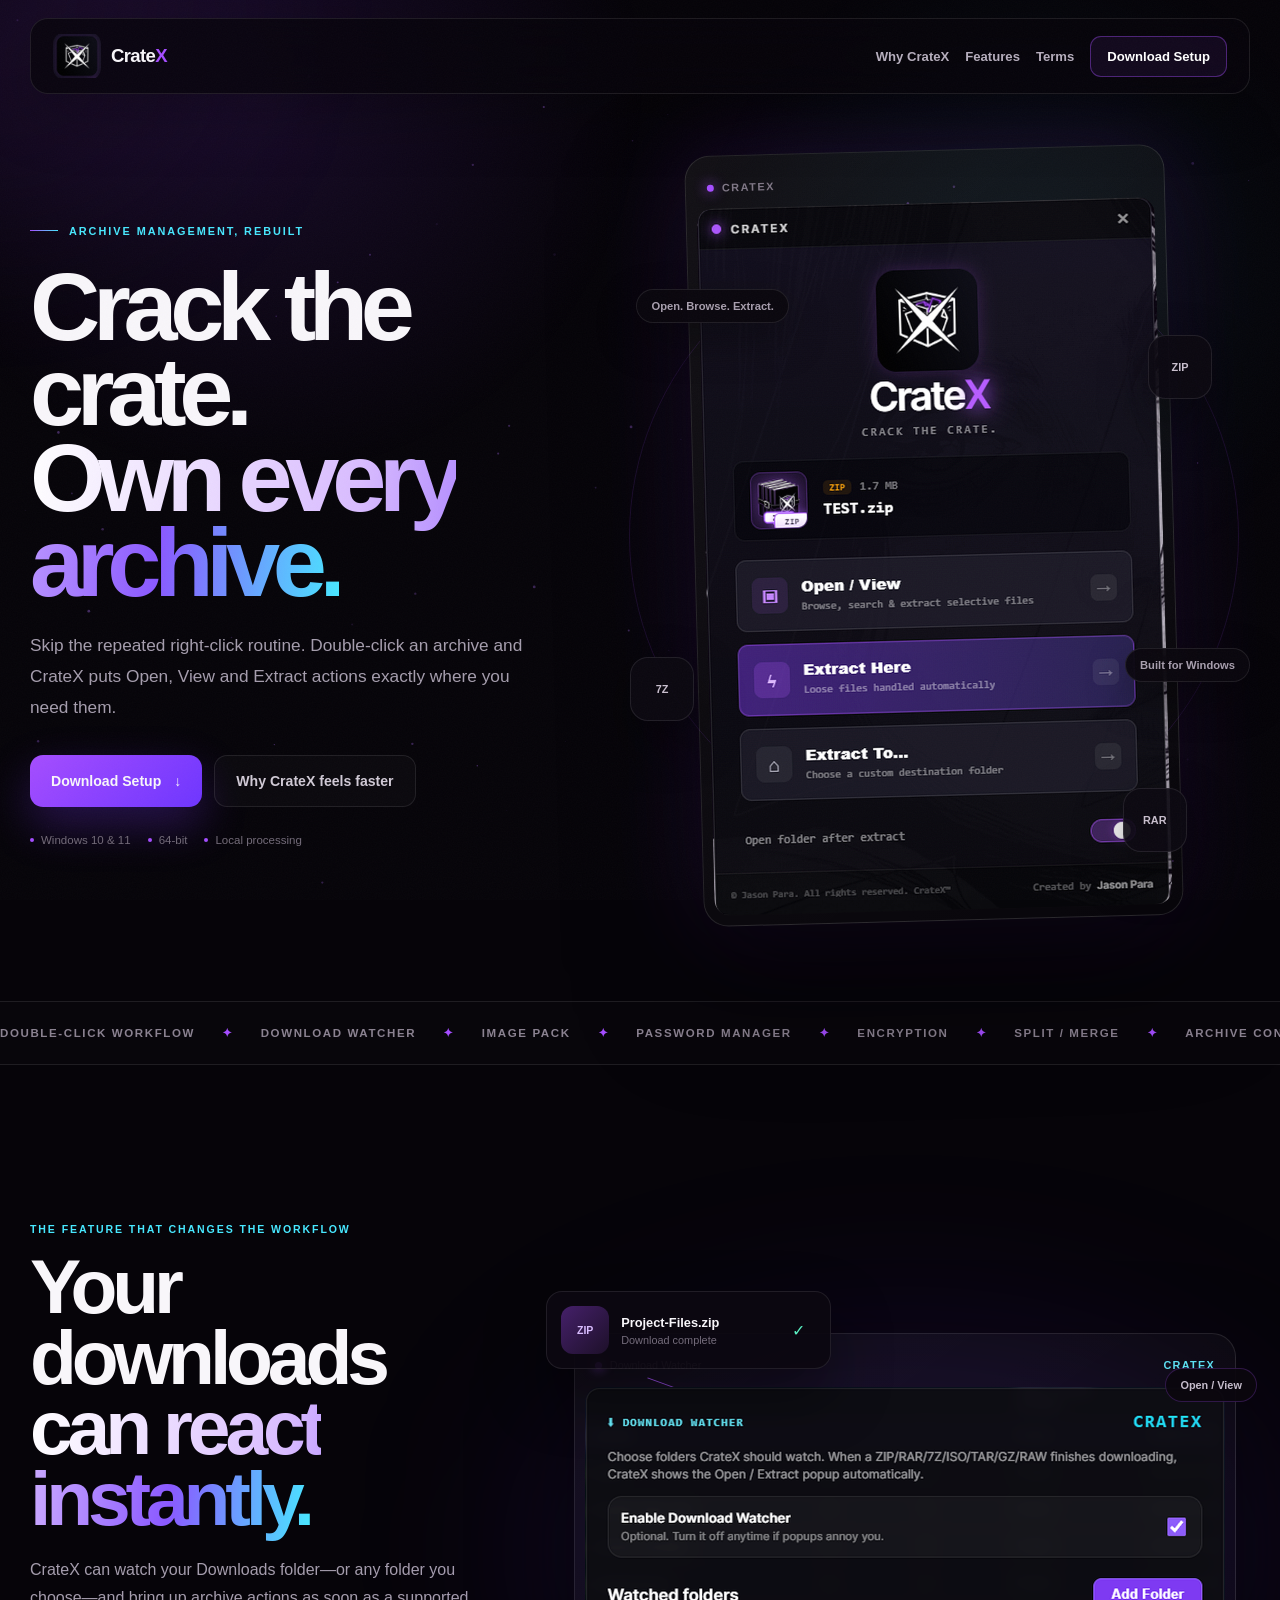
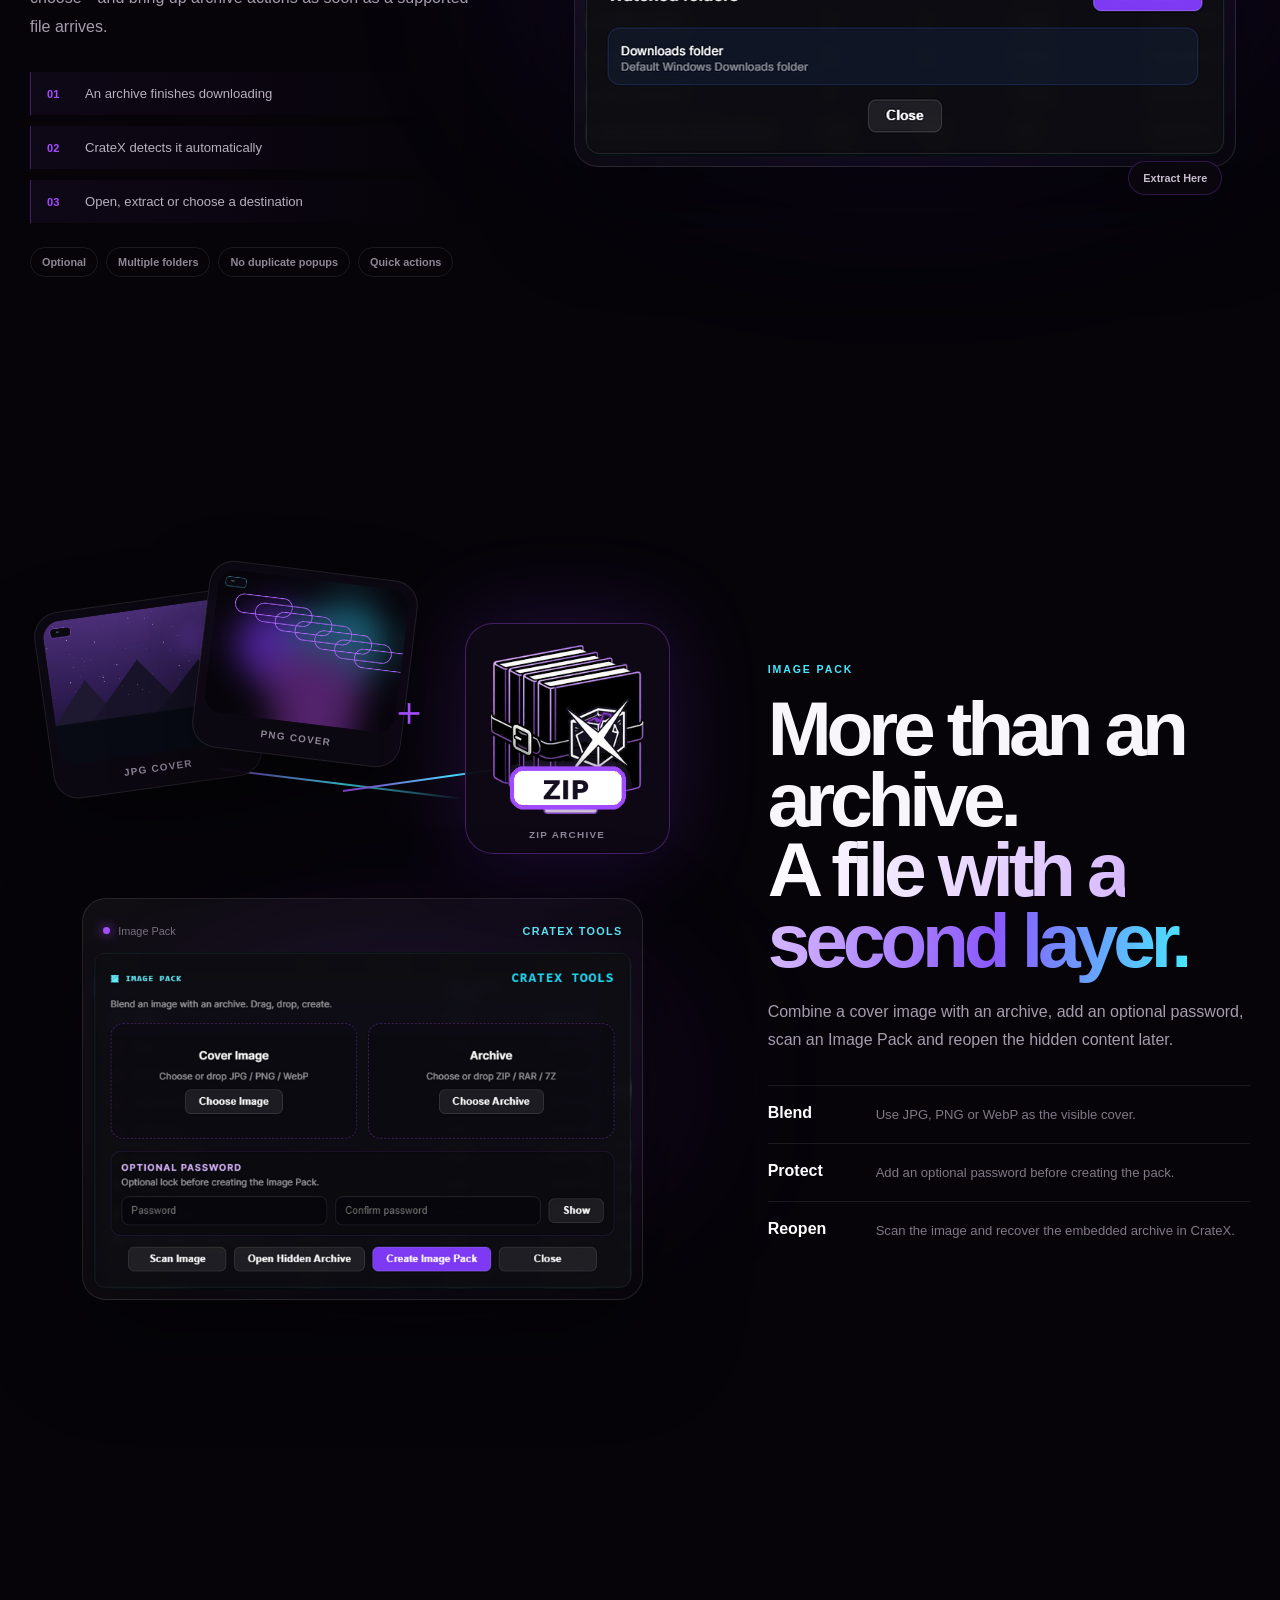
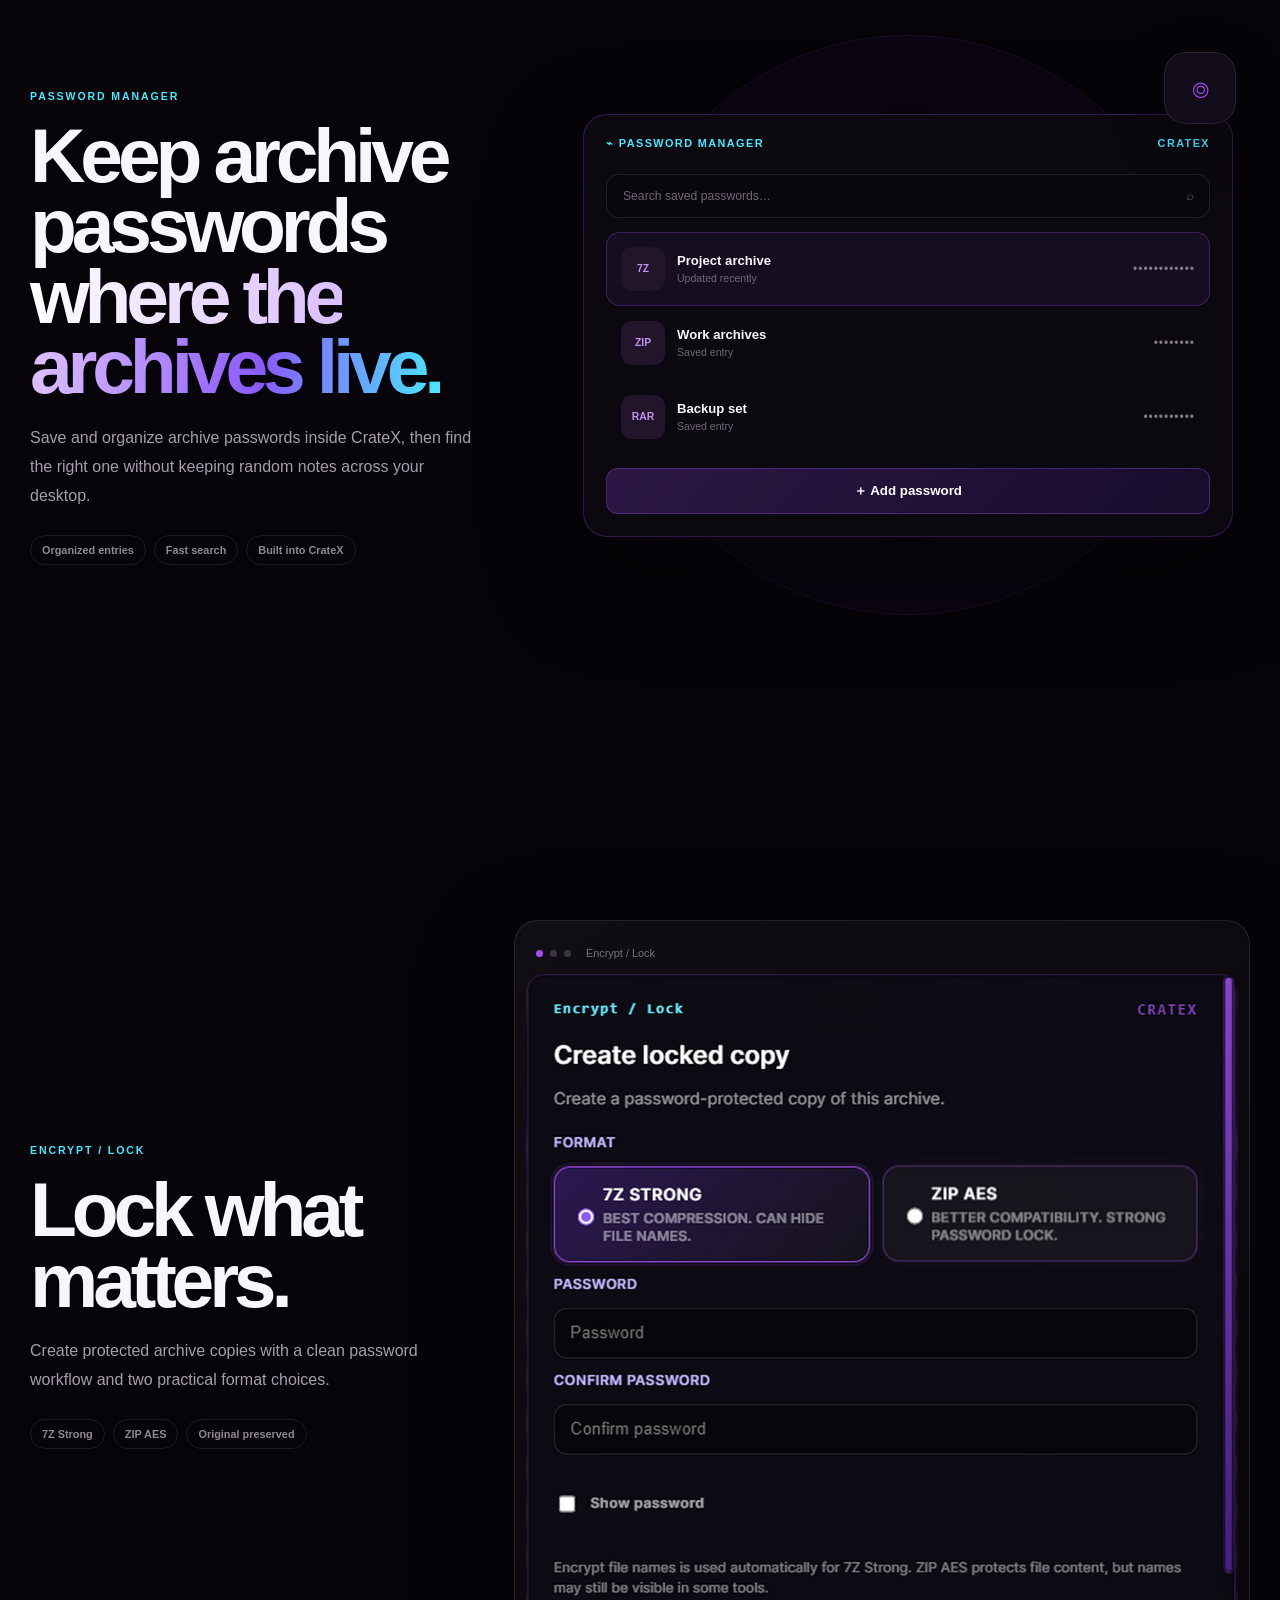
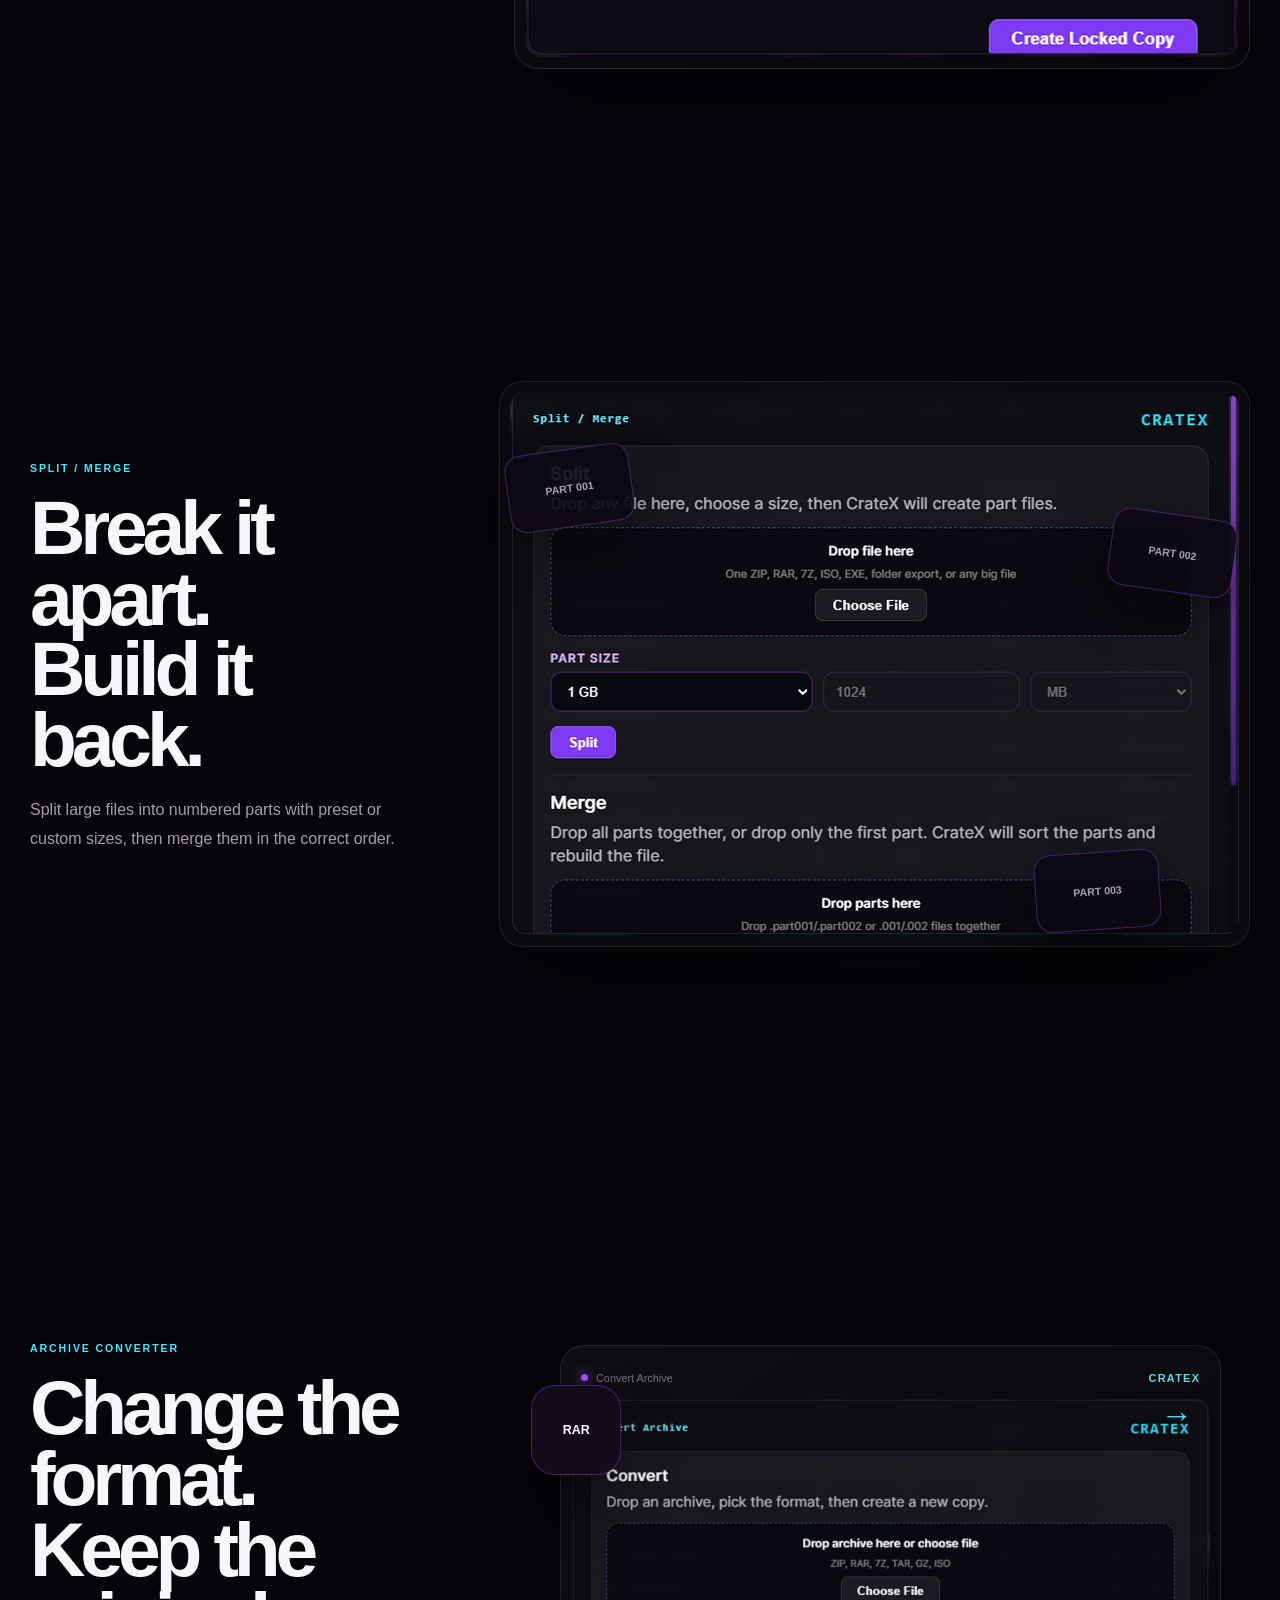
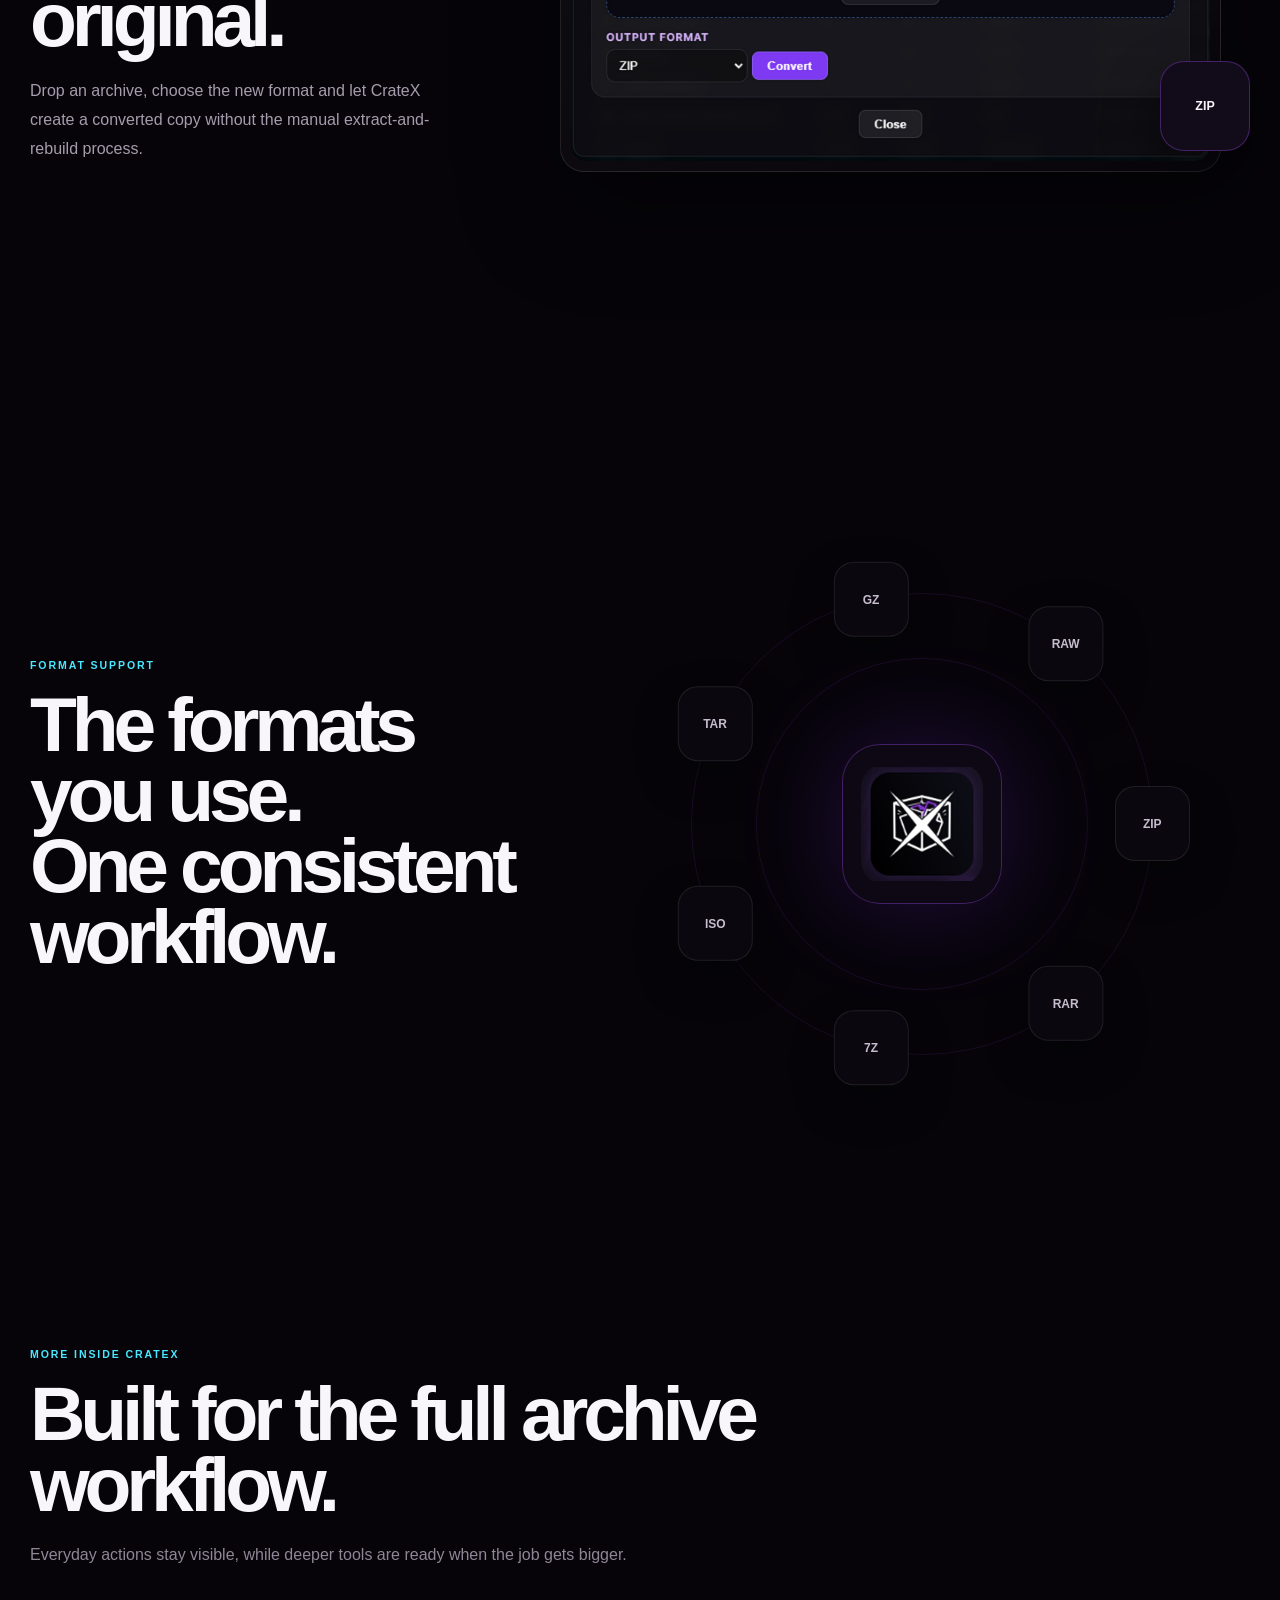
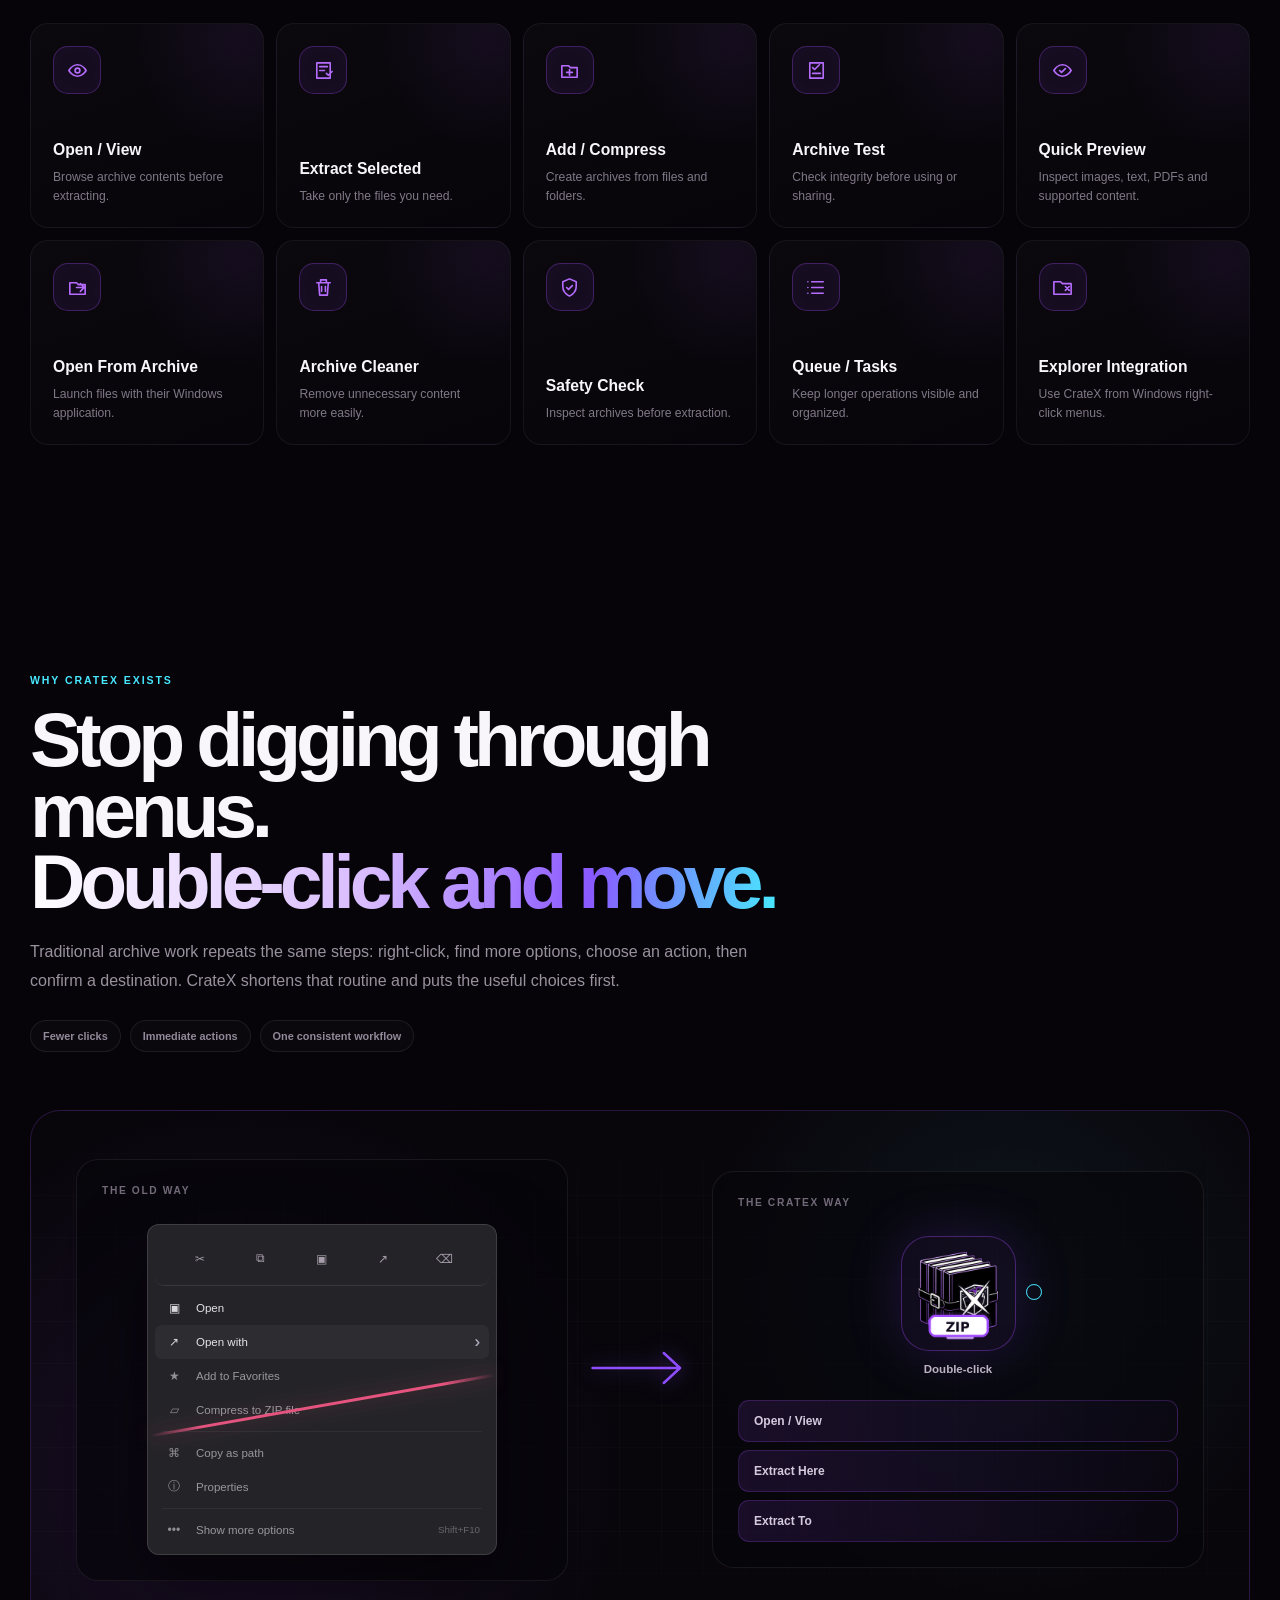
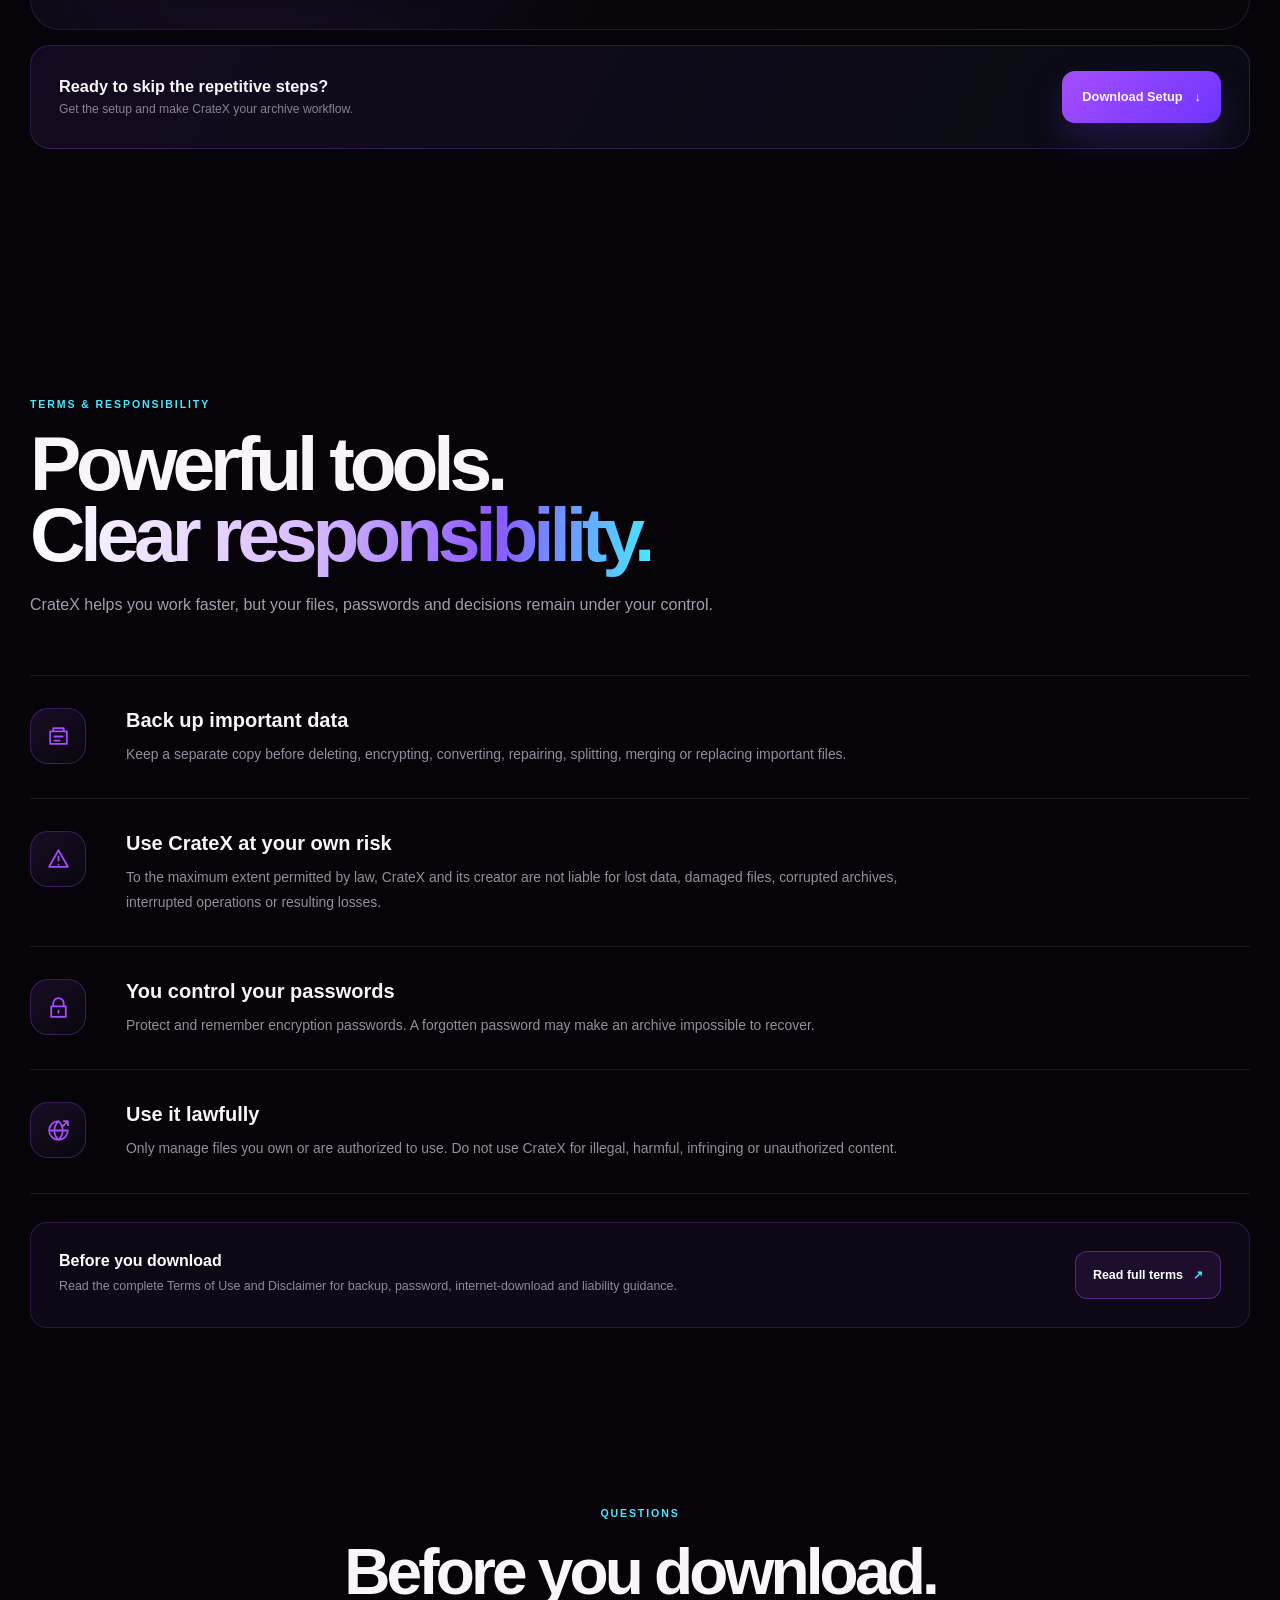
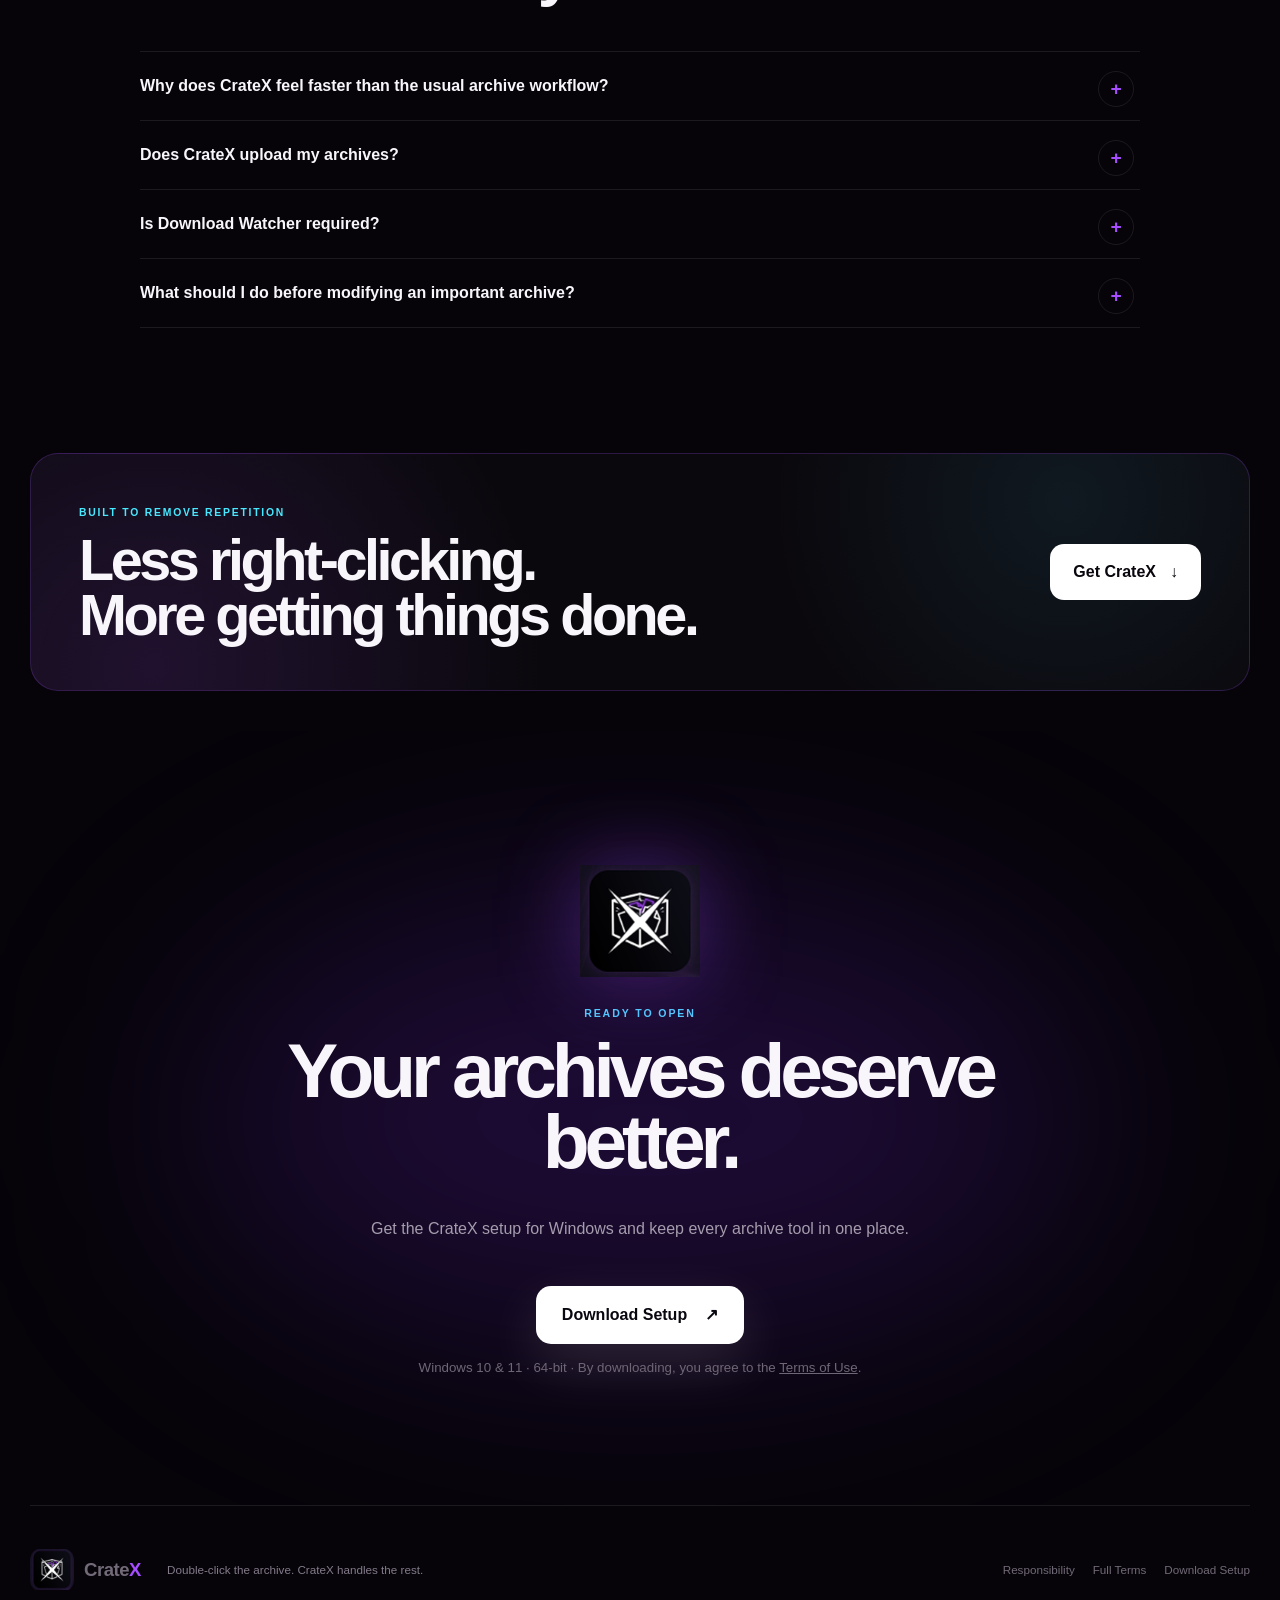
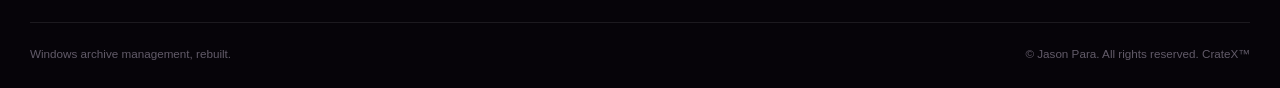
==== index.html @ 24f963ad "Add files via upload" ====
<!doctype html>
<html lang="en">
<head>
  <meta charset="utf-8">
  <meta name="viewport" content="width=device-width,initial-scale=1">
  <meta name="theme-color" content="#07050b">
  <meta name="description" content="CrateX is a modern archive manager for Windows with Download Watcher, Image Pack, password tools, extraction, encryption, conversion and more.">
  <title>CrateX — Crack the crate.</title>
  <link rel="stylesheet" href="styles.css">
</head>
<body>
  <canvas id="particles" aria-hidden="true"></canvas>
  <div class="grain" aria-hidden="true"></div>
  <div class="pointer-glow" aria-hidden="true"></div>

  <header class="topbar">
    <a href="#top" class="brand" aria-label="CrateX home">
      <img src="assets/cratex-logo.png" alt="CrateX logo">
      <span>Crate<span>X</span></span>
    </a>
    <nav>
      <a href="#watcher">Why CrateX</a>
      <a href="#tools">Features</a>
      <a href="#terms">Terms</a>
      <a class="download-link" href="#download">Download Setup</a>
    </nav>
    <button class="menu" aria-label="Open navigation" aria-expanded="false"><i></i><i></i></button>
  </header>

  <main id="top">
    <section class="hero">
      <div class="hero-copy reveal">
        <div class="overline"><span></span> Archive management, rebuilt</div>
        <h1>Crack the crate.<br><em>Own every archive.</em></h1>
        <p>Skip the repeated right-click routine. Double-click an archive and CrateX puts Open, View and Extract actions exactly where you need them.</p>
        <div class="hero-actions">
          <a class="primary" href="#download">Download Setup <b>↓</b></a>
          <a class="secondary" href="#watcher">Why CrateX feels faster</a>
        </div>
        <div class="platform-line"><span>Windows 10 & 11</span><span>64-bit</span><span>Local processing</span></div>
      </div>

      <div class="hero-visual reveal" data-parallax>
        <div class="halo halo-a"></div><div class="halo halo-b"></div>
        <div class="hero-frame">
          <div class="frame-label"><i></i> CRATEX</div>
          <img src="assets/quick-actions.png" alt="CrateX quick archive actions">
        </div>
        <div class="orbit orbit-one"><span>ZIP</span></div>
        <div class="orbit orbit-two"><span>7Z</span></div>
        <div class="orbit orbit-three"><span>RAR</span></div>
        <div class="hero-callout callout-a">Open. Browse. Extract.</div>
        <div class="hero-callout callout-b">Built for Windows</div>
      </div>
    </section>

    <section class="value-strip" aria-label="CrateX highlights">
      <div class="value-track">
        <div class="value-group">
          <span>DOUBLE-CLICK WORKFLOW</span><i>✦</i>
          <span>DOWNLOAD WATCHER</span><i>✦</i>
          <span>IMAGE PACK</span><i>✦</i>
          <span>PASSWORD MANAGER</span><i>✦</i>
          <span>ENCRYPTION</span><i>✦</i>
          <span>SPLIT / MERGE</span><i>✦</i>
          <span>ARCHIVE CONVERTER</span><i>✦</i>
        </div>
        <div class="value-group" aria-hidden="true">
          <span>DOUBLE-CLICK WORKFLOW</span><i>✦</i>
          <span>DOWNLOAD WATCHER</span><i>✦</i>
          <span>IMAGE PACK</span><i>✦</i>
          <span>PASSWORD MANAGER</span><i>✦</i>
          <span>ENCRYPTION</span><i>✦</i>
          <span>SPLIT / MERGE</span><i>✦</i>
          <span>ARCHIVE CONVERTER</span><i>✦</i>
        </div>
      </div>
    </section>

    <section class="watcher-stage" id="watcher">
      <div class="watcher-copy reveal">
        <div class="spotlight-label">THE FEATURE THAT CHANGES THE WORKFLOW</div>
        <h2>Your downloads<br><em>can react instantly.</em></h2>
        <p>CrateX can watch your Downloads folder—or any folder you choose—and bring up archive actions as soon as a supported file arrives.</p>
        <div class="watcher-flow">
          <div><b>01</b><span>An archive finishes downloading</span></div>
          <div><b>02</b><span>CrateX detects it automatically</span></div>
          <div><b>03</b><span>Open, extract or choose a destination</span></div>
        </div>
        <div class="feature-pills"><span>Optional</span><span>Multiple folders</span><span>No duplicate popups</span><span>Quick actions</span></div>
      </div>

      <div class="watcher-visual reveal">
        <div class="watcher-beam"></div>
        <div class="download-file">
          <div class="download-file-icon">ZIP</div>
          <div><b>Project-Files.zip</b><span>Download complete</span></div>
          <i>✓</i>
        </div>
        <div class="motion-line"></div>
        <div class="product-window watcher-window">
          <div class="window-head"><span><i></i> Download Watcher</span><b>CRATEX</b></div>
          <img src="assets/watcher.png" alt="CrateX Download Watcher">
        </div>
        <div class="watcher-action action-one">Open / View</div>
        <div class="watcher-action action-two">Extract Here</div>
      </div>
    </section>

    <section class="imagepack-stage" id="image-pack">
      <div class="imagepack-art reveal">
        <div class="image-source image-source-jpg">
          <img src="assets/imagepack-jpg.jpg" alt="JPG cover image">
          <span>JPG COVER</span>
        </div>
        <div class="image-source image-source-png">
          <img src="assets/imagepack-png.png" alt="PNG cover image">
          <span>PNG COVER</span>
        </div>
        <div class="imagepack-plus">＋</div>
        <div class="zip-source">
          <img src="assets/cratex-zip-icon.png" alt="CrateX ZIP archive icon">
          <span>ZIP ARCHIVE</span>
        </div>
        <div class="pack-flow flow-one"></div>
        <div class="pack-flow flow-two"></div>
        <div class="result-beam"></div>
        <div class="product-window imagepack-window">
          <div class="window-head"><span><i></i> Image Pack</span><b>CRATEX TOOLS</b></div>
          <img src="assets/image-pack.png" alt="CrateX Image Pack tool">
        </div>
      </div>
      <div class="imagepack-copy reveal">
        <span class="feature-index">IMAGE PACK</span>
        <h2>More than an archive.<br><em>A file with a second layer.</em></h2>
        <p>Combine a cover image with an archive, add an optional password, scan an Image Pack and reopen the hidden content later.</p>
        <div class="large-points">
          <div><b>Blend</b><span>Use JPG, PNG or WebP as the visible cover.</span></div>
          <div><b>Protect</b><span>Add an optional password before creating the pack.</span></div>
          <div><b>Reopen</b><span>Scan the image and recover the embedded archive in CrateX.</span></div>
        </div>
      </div>
    </section>

    <section class="password-stage" id="passwords">
      <div class="password-copy reveal">
        <span class="feature-index">PASSWORD MANAGER</span>
        <h2>Keep archive passwords<br><em>where the archives live.</em></h2>
        <p>Save and organize archive passwords inside CrateX, then find the right one without keeping random notes across your desktop.</p>
        <div class="password-notes">
          <span>Organized entries</span>
          <span>Fast search</span>
          <span>Built into CrateX</span>
        </div>
      </div>

      <div class="password-visual reveal">
        <div class="vault-rings"></div>
        <div class="vault-card">
          <header><span>⌁ PASSWORD MANAGER</span><b>CRATEX</b></header>
          <div class="vault-search">Search saved passwords… <i>⌕</i></div>
          <div class="vault-entry active">
            <div class="vault-icon">7Z</div>
            <div><b>Project archive</b><span>Updated recently</span></div>
            <em>••••••••••••</em>
          </div>
          <div class="vault-entry">
            <div class="vault-icon">ZIP</div>
            <div><b>Work archives</b><span>Saved entry</span></div>
            <em>••••••••</em>
          </div>
          <div class="vault-entry">
            <div class="vault-icon">RAR</div>
            <div><b>Backup set</b><span>Saved entry</span></div>
            <em>••••••••••</em>
          </div>
          <button type="button">＋ Add password</button>
        </div>
        <div class="vault-lock">⌾</div>
      </div>
    </section>

    <section class="cinematic-feature feature-left" id="tools">
      <div class="feature-copy reveal">
        <span class="feature-index">ENCRYPT / LOCK</span>
        <h2>Lock what matters.</h2>
        <p>Create protected archive copies with a clean password workflow and two practical format choices.</p>
        <div class="chips"><span>7Z Strong</span><span>ZIP AES</span><span>Original preserved</span></div>
      </div>
      <div class="screen-wrap reveal tilt">
        <div class="screen-chrome"><i></i><i></i><i></i><span>Encrypt / Lock</span></div>
        <img src="assets/encrypt.png" alt="CrateX encryption window">
      </div>
    </section>

    <section class="split-scene">
      <div class="split-copy reveal">
        <span class="feature-index">SPLIT / MERGE</span>
        <h2>Break it apart.<br>Build it back.</h2>
        <p>Split large files into numbered parts with preset or custom sizes, then merge them in the correct order.</p>
      </div>
      <div class="split-visual reveal">
        <div class="part p1">PART 001</div><div class="part p2">PART 002</div><div class="part p3">PART 003</div>
        <div class="split-screen"><img src="assets/split-merge.png" alt="CrateX split and merge tool"></div>
      </div>
    </section>

    <section class="converter-stage">
      <div class="converter-copy reveal">
        <span class="feature-index">ARCHIVE CONVERTER</span>
        <h2>Change the format.<br>Keep the original.</h2>
        <p>Drop an archive, choose the new format and let CrateX create a converted copy without the manual extract-and-rebuild process.</p>
      </div>
      <div class="converter-visual reveal">
        <div class="convert-token left">RAR</div>
        <div class="convert-arrow">→</div>
        <div class="convert-token right">ZIP</div>
        <div class="product-window converter-window">
          <div class="window-head"><span><i></i> Convert Archive</span><b>CRATEX</b></div>
          <img src="assets/converter.png" alt="CrateX archive converter">
        </div>
      </div>
    </section>

    <section class="formats">
      <div class="formats-copy reveal">
        <span class="feature-index">FORMAT SUPPORT</span>
        <h2>The formats you use.<br>One consistent workflow.</h2>
      </div>
      <div class="format-orbit reveal">
        <div class="format-center"><img src="assets/cratex-logo.png" alt="CrateX logo"></div>
        <span style="--i:0">ZIP</span><span style="--i:1">RAR</span><span style="--i:2">7Z</span><span style="--i:3">ISO</span><span style="--i:4">TAR</span><span style="--i:5">GZ</span><span style="--i:6">RAW</span>
      </div>
    </section>

    <section class="capability-wall">
      <div class="capability-title reveal">
        <span>MORE INSIDE CRATEX</span>
        <h2>Built for the full archive workflow.</h2>
        <p>Everyday actions stay visible, while deeper tools are ready when the job gets bigger.</p>
      </div>
      <div class="capability-grid">
        <article class="reveal">
          <div class="capability-icon" aria-hidden="true"><svg viewBox="0 0 24 24"><path d="M3 12s3.5-6 9-6 9 6 9 6-3.5 6-9 6-9-6-9-6z"/><circle cx="12" cy="12" r="2.5"/></svg></div>
          <div><b>Open / View</b><p>Browse archive contents before extracting.</p></div>
        </article><article class="reveal">
          <div class="capability-icon" aria-hidden="true"><svg viewBox="0 0 24 24"><path d="M5 4h14v16H5zM8 8h8M8 12h5M15 15l2 2 4-4"/></svg></div>
          <div><b>Extract Selected</b><p>Take only the files you need.</p></div>
        </article><article class="reveal">
          <div class="capability-icon" aria-hidden="true"><svg viewBox="0 0 24 24"><path d="M4 7h7l2 2h7v10H4zM12 11v6M9 14h6"/></svg></div>
          <div><b>Add / Compress</b><p>Create archives from files and folders.</p></div>
        </article><article class="reveal">
          <div class="capability-icon" aria-hidden="true"><svg viewBox="0 0 24 24"><path d="M5 4h14v16H5zM8 9l2 2 5-5M8 15h8"/></svg></div>
          <div><b>Archive Test</b><p>Check integrity before using or sharing.</p></div>
        </article><article class="reveal">
          <div class="capability-icon" aria-hidden="true"><svg viewBox="0 0 24 24"><path d="M3 12s3.5-6 9-6 9 6 9 6-3.5 6-9 6-9-6-9-6z"/><path d="M9 12l2 2 4-4"/></svg></div>
          <div><b>Quick Preview</b><p>Inspect images, text, PDFs and supported content.</p></div>
        </article><article class="reveal">
          <div class="capability-icon" aria-hidden="true"><svg viewBox="0 0 24 24"><path d="M4 7h7l2 2h7v10H4zM11 12h7M15 8l4 4-4 4"/></svg></div>
          <div><b>Open From Archive</b><p>Launch files with their Windows application.</p></div>
        </article><article class="reveal">
          <div class="capability-icon" aria-hidden="true"><svg viewBox="0 0 24 24"><path d="M5 7h14M9 7V4h6v3M7 7l1 13h8l1-13M10 11v5M14 11v5"/></svg></div>
          <div><b>Archive Cleaner</b><p>Remove unnecessary content more easily.</p></div>
        </article><article class="reveal">
          <div class="capability-icon" aria-hidden="true"><svg viewBox="0 0 24 24"><path d="M12 3l7 3v5c0 5-3 8-7 10-4-2-7-5-7-10V6zM9 12l2 2 4-4"/></svg></div>
          <div><b>Safety Check</b><p>Inspect archives before extraction.</p></div>
        </article><article class="reveal">
          <div class="capability-icon" aria-hidden="true"><svg viewBox="0 0 24 24"><path d="M7 6h12M7 12h12M7 18h12M3 6h.01M3 12h.01M3 18h.01"/></svg></div>
          <div><b>Queue / Tasks</b><p>Keep longer operations visible and organized.</p></div>
        </article><article class="reveal">
          <div class="capability-icon" aria-hidden="true"><svg viewBox="0 0 24 24"><path d="M3 6h7l2 2h9v11H3zM15 11l4 4M19 11l-4 4"/></svg></div>
          <div><b>Explorer Integration</b><p>Use CrateX from Windows right-click menus.</p></div>
        </article>
      </div>
    </section>

    <section class="workflow-bridge">
      <div class="bridge-copy reveal">
        <span class="feature-index">WHY CRATEX EXISTS</span>
        <h2>Stop digging through menus.<br><em>Double-click and move.</em></h2>
        <p>Traditional archive work repeats the same steps: right-click, find more options, choose an action, then confirm a destination. CrateX shortens that routine and puts the useful choices first.</p>
        <div class="bridge-points">
          <span>Fewer clicks</span>
          <span>Immediate actions</span>
          <span>One consistent workflow</span>
        </div>
      </div>

      <div class="bridge-visual reveal">
        <div class="old-flow">
          <span class="flow-label">THE OLD WAY</span>
          <div class="context-menu windows-menu">
            <div class="windows-quick-row" aria-hidden="true">
              <span>✂</span><span>⧉</span><span>▣</span><span>↗</span><span>⌫</span>
            </div>
            <div><span class="menu-icon">▣</span><b>Open</b></div>
            <div><span class="menu-icon">↗</span><b>Open with</b><em>›</em></div>
            <div><span class="menu-icon">★</span><b>Add to Favorites</b></div>
            <div><span class="menu-icon">▱</span><b>Compress to ZIP file</b></div>
            <div class="menu-separator"></div>
            <div><span class="menu-icon">⌘</span><b>Copy as path</b></div>
            <div><span class="menu-icon">ⓘ</span><b>Properties</b></div>
            <div class="menu-separator"></div>
            <div class="show-more"><span class="menu-icon">•••</span><b>Show more options</b><small>Shift+F10</small></div>
          </div>
          <div class="old-flow-strike"></div>
        </div>

        <div class="bridge-arrow" aria-hidden="true">
          <svg viewBox="0 0 80 32"><path d="M2 16h70M59 4l13 12-13 12"/></svg>
        </div>

        <div class="new-flow">
          <span class="flow-label">THE CRATEX WAY</span>
          <div class="double-click">
            <div class="mini-zip"><img src="assets/cratex-zip-icon.png" alt=""></div>
            <span>Double-click</span>
            <i></i><i></i>
          </div>
          <div class="instant-actions">
            <b>Open / View</b>
            <b>Extract Here</b>
            <b>Extract To</b>
          </div>
        </div>
      </div>

      <div class="bridge-cta reveal">
        <div>
          <strong>Ready to skip the repetitive steps?</strong>
          <span>Get the setup and make CrateX your archive workflow.</span>
        </div>
        <a href="#download">Download Setup <b>↓</b></a>
      </div>
    </section>

    <section class="terms-section" id="terms">
      <div class="terms-heading reveal">
        <span class="feature-index">TERMS & RESPONSIBILITY</span>
        <h2>Powerful tools.<br><em>Clear responsibility.</em></h2>
        <p>CrateX helps you work faster, but your files, passwords and decisions remain under your control.</p>
      </div>

      <div class="responsibility-list">
        <article class="responsibility-item reveal">
          <div class="responsibility-icon" aria-hidden="true">
            <svg viewBox="0 0 24 24"><path d="M4 7h16v12H4zM7 4h10v3H7zM8 12h8M8 16h5"/></svg>
          </div>
          <div>
            <h3>Back up important data</h3>
            <p>Keep a separate copy before deleting, encrypting, converting, repairing, splitting, merging or replacing important files.</p>
          </div>
        </article>
        <article class="responsibility-item reveal">
          <div class="responsibility-icon" aria-hidden="true">
            <svg viewBox="0 0 24 24"><path d="M12 3l9 16H3L12 3zM12 9v4M12 17h.01"/></svg>
          </div>
          <div>
            <h3>Use CrateX at your own risk</h3>
            <p>To the maximum extent permitted by law, CrateX and its creator are not liable for lost data, damaged files, corrupted archives, interrupted operations or resulting losses.</p>
          </div>
        </article>
        <article class="responsibility-item reveal">
          <div class="responsibility-icon" aria-hidden="true">
            <svg viewBox="0 0 24 24"><path d="M7 11V8a5 5 0 0110 0v3M5 11h14v10H5zM12 15v2"/></svg>
          </div>
          <div>
            <h3>You control your passwords</h3>
            <p>Protect and remember encryption passwords. A forgotten password may make an archive impossible to recover.</p>
          </div>
        </article>
        <article class="responsibility-item reveal">
          <div class="responsibility-icon" aria-hidden="true">
            <svg viewBox="0 0 24 24"><path d="M12 3a9 9 0 109 9M3 12h18M12 3c3 3 4 6 4 9s-1 6-4 9c-3-3-4-6-4-9s1-6 4-9M16 8l5-5M17 3h4v4"/></svg>
          </div>
          <div>
            <h3>Use it lawfully</h3>
            <p>Only manage files you own or are authorized to use. Do not use CrateX for illegal, harmful, infringing or unauthorized content.</p>
          </div>
        </article>
      </div>

      <div class="legal-callout reveal">
        <div>
          <strong>Before you download</strong>
          <p>Read the complete Terms of Use and Disclaimer for backup, password, internet-download and liability guidance.</p>
        </div>
        <a href="terms.html">Read full terms <span>↗</span></a>
      </div>
    </section>

    <section class="faq-section">
      <div class="faq-heading reveal"><span class="feature-index">QUESTIONS</span><h2>Before you download.</h2></div>
      <div class="faq-list">
        <details class="reveal"><summary>Why does CrateX feel faster than the usual archive workflow?</summary><p>Instead of repeatedly opening right-click menus, CrateX can present the key actions immediately when you double-click a supported archive.</p></details>
        <details class="reveal"><summary>Does CrateX upload my archives?</summary><p>No. Core archive operations run locally on your Windows PC.</p></details>
        <details class="reveal"><summary>Is Download Watcher required?</summary><p>No. It is optional and can be enabled or disabled whenever you choose.</p></details>
        <details class="reveal"><summary>What should I do before modifying an important archive?</summary><p>Keep a separate backup. This is especially important before encryption, conversion, deletion, repair, split or merge operations.</p></details>
      </div>
    </section>

    <section class="closing-band reveal">
      <div><span>BUILT TO REMOVE REPETITION</span><h2>Less right-clicking.<br>More getting things done.</h2></div>
      <a href="#download">Get CrateX <b>↓</b></a>
    </section>

    <section class="download" id="download">
      <div class="download-beam"></div>
      <img src="assets/cratex-logo.png" alt="CrateX logo" class="download-logo reveal">
      <span class="feature-index reveal">READY TO OPEN</span>
      <h2 class="reveal">Your archives deserve better.</h2>
      <p class="reveal">Get the CrateX setup for Windows and keep every archive tool in one place.</p>
      <a class="download-button reveal" href="https://github.com/YOUR-USERNAME/YOUR-REPOSITORY/releases/latest" target="_blank" rel="noopener">Download Setup <span>↗</span></a>
      <small>Windows 10 & 11 · 64-bit · By downloading, you agree to the <a href="terms.html">Terms of Use</a>.</small>
    </section>
  </main>

  <footer>
    <div class="footer-main">
      <a class="brand footer-brand" href="#top"><img src="assets/cratex-logo.png" alt=""><span>Crate<span>X</span></span></a>
      <p>Double-click the archive. CrateX handles the rest.</p>
    </div>
    <div class="footer-links">
      <a href="#terms">Responsibility</a>
      <a href="terms.html">Full Terms</a>
      <a href="#download">Download Setup</a>
    </div>
    <div class="footer-legal">
      <span>Windows archive management, rebuilt.</span>
      <span>© Jason Para. All rights reserved. CrateX™</span>
    </div>
  </footer>

  <button class="back-to-top" type="button" aria-label="Back to top">↑</button>
  <script src="script.js"></script>
</body>
</html>
---- styles.css ----
:root{--bg:#060409;--bg2:#0b0710;--text:#f8f6fa;--muted:#a59dad;--dim:#6d6574;--purple:#a54dff;--purple2:#6e35ff;--cyan:#48e8ff;--line:rgba(255,255,255,.09);--glass:rgba(14,10,20,.72);--shadow:0 38px 100px rgba(0,0,0,.48)}
*{box-sizing:border-box}html{scroll-behavior:smooth}body{margin:0;background:var(--bg);color:var(--text);font-family:Inter,Segoe UI,Arial,sans-serif;overflow-x:hidden}body:before{content:"";position:fixed;inset:0;background:radial-gradient(circle at 20% 10%,rgba(147,62,255,.12),transparent 30%),radial-gradient(circle at 80% 30%,rgba(58,227,255,.06),transparent 28%);pointer-events:none;z-index:-3}.grain{position:fixed;inset:0;opacity:.028;pointer-events:none;z-index:99;background-image:url("data:image/svg+xml,%3Csvg xmlns='http://www.w3.org/2000/svg' width='180' height='180'%3E%3Cfilter id='n'%3E%3CfeTurbulence type='fractalNoise' baseFrequency='.8' numOctaves='4' stitchTiles='stitch'/%3E%3C/filter%3E%3Crect width='100%25' height='100%25' filter='url(%23n)'/%3E%3C/svg%3E")}#particles{position:fixed;inset:0;width:100%;height:100%;pointer-events:none;z-index:-2}.pointer-glow{position:fixed;width:420px;height:420px;border-radius:50%;background:rgba(156,70,255,.075);filter:blur(95px);pointer-events:none;transform:translate(-50%,-50%);z-index:-1}a{text-decoration:none;color:inherit}img{display:block;max-width:100%}em{font-style:normal;background:linear-gradient(96deg,#fff,#d9bcff 45%,#8a59ff 75%,var(--cyan));-webkit-background-clip:text;background-clip:text;color:transparent}
.topbar{position:fixed;top:18px;left:50%;transform:translateX(-50%);z-index:50;width:min(1220px,calc(100% - 32px));height:68px;padding:0 18px;display:flex;align-items:center;justify-content:space-between;border:1px solid var(--line);border-radius:18px;background:rgba(7,5,11,.76);backdrop-filter:blur(22px);box-shadow:0 20px 60px rgba(0,0,0,.25)}.brand{display:flex;align-items:center;gap:10px;font-weight:900;letter-spacing:-.04em}.brand img{width:36px;height:36px;object-fit:contain;border-radius:9px}.brand>span{font-size:1.04rem}.brand>span span{color:var(--purple)}.topbar nav{display:flex;align-items:center;gap:24px;color:#b6aebd;font-size:.82rem;font-weight:700}.topbar nav a{transition:.2s}.topbar nav a:hover{color:#fff}.download-link{padding:12px 16px;border:1px solid rgba(165,77,255,.4);border-radius:11px;background:rgba(165,77,255,.08);color:#fff!important}.menu{display:none;width:42px;height:42px;border:1px solid var(--line);border-radius:11px;background:transparent}.menu i{display:block;width:17px;height:1px;margin:5px auto;background:#fff}
.hero{position:relative;min-height:100vh;padding:150px max(28px,calc((100vw - 1220px)/2)) 80px;display:grid;grid-template-columns:.9fr 1.1fr;align-items:center;gap:70px}.overline{display:flex;align-items:center;gap:11px;color:var(--cyan);font-size:.68rem;font-weight:900;letter-spacing:.18em;text-transform:uppercase}.overline span{width:28px;height:1px;background:linear-gradient(90deg,var(--purple),var(--cyan))}.hero h1{margin:27px 0 24px;font-size:clamp(4.5rem,7.6vw,8rem);line-height:.88;letter-spacing:-.075em}.hero-copy>p{max-width:610px;color:var(--muted);font-size:1.08rem;line-height:1.8}.hero-actions{display:flex;flex-wrap:wrap;gap:12px;margin-top:32px}.primary,.secondary{min-height:52px;padding:0 21px;display:inline-flex;align-items:center;gap:13px;border-radius:13px;font-size:.88rem;font-weight:900;transition:.22s}.primary{background:linear-gradient(135deg,var(--purple),var(--purple2));box-shadow:0 18px 45px rgba(125,54,255,.28)}.secondary{border:1px solid var(--line);background:rgba(255,255,255,.025);color:#d1cad6}.primary:hover,.secondary:hover{transform:translateY(-3px)}.platform-line{display:flex;flex-wrap:wrap;gap:17px;margin-top:27px;color:#736b79;font-size:.72rem}.platform-line span:before{content:"";display:inline-block;width:4px;height:4px;margin:0 7px 2px 0;border-radius:50%;background:var(--purple)}
.hero-visual{position:relative;min-height:680px;display:grid;place-items:center}.halo{position:absolute;border:1px solid rgba(165,77,255,.14);border-radius:50%;animation:pulse 4s ease-in-out infinite}.halo-a{width:610px;height:610px}.halo-b{width:450px;height:450px;animation-delay:1s}.hero-frame{width:min(480px,82%);padding:10px;position:relative;z-index:3;border:1px solid rgba(255,255,255,.11);border-radius:25px;background:linear-gradient(145deg,rgba(255,255,255,.055),rgba(255,255,255,.012));box-shadow:0 55px 120px rgba(0,0,0,.55),0 0 100px rgba(143,55,255,.16);transform:rotate(-1.5deg)}.frame-label{height:42px;padding:0 11px;display:flex;align-items:center;gap:8px;color:#807887;font-size:.68rem;font-weight:800;letter-spacing:.14em}.frame-label i{width:7px;height:7px;border-radius:50%;background:var(--purple);box-shadow:0 0 13px var(--purple)}.hero-frame img{width:100%;border-radius:16px}.orbit{position:absolute;z-index:4;width:64px;height:64px;display:grid;place-items:center;border:1px solid var(--line);border-radius:18px;background:rgba(13,9,18,.92);box-shadow:0 20px 50px rgba(0,0,0,.42);color:#c9bfce;font-size:.68rem;font-weight:900}.orbit-one{right:6%;top:24%;animation:float 4s ease-in-out infinite}.orbit-two{left:2%;bottom:26%;animation:float 4.5s .8s ease-in-out infinite}.orbit-three{right:10%;bottom:9%;animation:float 5s 1.4s ease-in-out infinite}.hero-callout{position:absolute;z-index:5;padding:10px 14px;border:1px solid var(--line);border-radius:999px;background:rgba(10,7,14,.9);backdrop-filter:blur(14px);box-shadow:0 16px 40px rgba(0,0,0,.35);color:#a89fae;font-size:.7rem;font-weight:800}.callout-a{left:3%;top:18%}.callout-b{right:0;bottom:31%}
.value-strip{padding:24px 0;display:flex;gap:27px;align-items:center;width:max-content;min-width:100%;border-block:1px solid var(--line);background:rgba(255,255,255,.012);color:#8b8291;font-size:.72rem;font-weight:900;letter-spacing:.14em;animation:strip 30s linear infinite}.value-strip i{color:var(--purple);font-style:normal}
.watcher-stage,.imagepack-stage,.password-stage,.cinematic-feature,.split-scene,.converter-stage,.formats,.capability-wall,.terms-section{width:min(1220px,calc(100% - 40px));margin:0 auto;padding:135px 0}.watcher-stage{min-height:900px;display:grid;grid-template-columns:.8fr 1.2fr;align-items:center;gap:70px}.spotlight-label,.feature-index{color:var(--cyan);font-size:.66rem;font-weight:900;letter-spacing:.18em;text-transform:uppercase}.watcher-copy h2,.imagepack-copy h2,.password-copy h2,.feature-copy h2,.split-copy h2,.converter-copy h2,.formats-copy h2,.capability-title h2,.terms-heading h2,.download h2{margin:16px 0 22px;font-size:clamp(3.2rem,6vw,6.5rem);line-height:.92;letter-spacing:-.067em}.watcher-copy>p,.imagepack-copy>p,.password-copy>p,.feature-copy>p,.split-copy>p,.converter-copy>p,.terms-heading>p{color:var(--muted);line-height:1.8}.watcher-flow{margin-top:30px;display:grid;gap:11px}.watcher-flow div{padding:14px 16px;display:grid;grid-template-columns:38px 1fr;align-items:center;border-left:1px solid rgba(165,77,255,.4);background:linear-gradient(90deg,rgba(165,77,255,.06),transparent)}.watcher-flow b{color:var(--purple);font-size:.69rem}.watcher-flow span{color:#b9b0bf;font-size:.82rem}.feature-pills,.chips,.password-notes{display:flex;flex-wrap:wrap;gap:8px;margin-top:24px}.feature-pills span,.chips span,.password-notes span{padding:8px 11px;border:1px solid var(--line);border-radius:999px;color:#8f8796;font-size:.68rem;font-weight:750}
.watcher-visual{position:relative;min-height:700px;display:grid;place-items:center}.watcher-beam{position:absolute;width:700px;height:350px;border-radius:50%;background:rgba(104,45,255,.18);filter:blur(110px)}.product-window{padding:10px;position:relative;z-index:3;border:1px solid rgba(255,255,255,.1);border-radius:24px;background:linear-gradient(145deg,rgba(255,255,255,.045),rgba(255,255,255,.012));box-shadow:var(--shadow)}.window-head{height:43px;padding:0 10px;display:flex;align-items:center;justify-content:space-between;color:#777080;font-size:.68rem}.window-head span{display:flex;align-items:center;gap:8px}.window-head i{width:7px;height:7px;border-radius:50%;background:var(--purple);box-shadow:0 0 12px var(--purple)}.window-head b{color:#5ddff2;letter-spacing:.12em}.product-window img{width:100%;border-radius:15px}.watcher-window{width:min(760px,96%)}.download-file{position:absolute;left:-2%;top:13%;z-index:5;min-width:285px;padding:14px;display:grid;grid-template-columns:48px 1fr 24px;align-items:center;gap:12px;border:1px solid var(--line);border-radius:16px;background:rgba(12,8,17,.94);box-shadow:0 25px 60px rgba(0,0,0,.42);animation:float 4s ease-in-out infinite}.download-file-icon{width:48px;height:48px;display:grid;place-items:center;border-radius:12px;background:linear-gradient(135deg,#45206a,#1d1029);color:#d9bdff;font-size:.66rem;font-weight:900}.download-file b,.download-file span{display:block}.download-file b{font-size:.8rem}.download-file span{margin-top:4px;color:#746c7b;font-size:.68rem}.download-file>i{color:#5af0c3;font-style:normal}.motion-line{position:absolute;left:12%;top:29%;width:150px;height:1px;background:linear-gradient(90deg,var(--purple),transparent);transform:rotate(20deg)}.watcher-action{position:absolute;z-index:4;padding:10px 14px;border:1px solid rgba(165,77,255,.24);border-radius:999px;background:rgba(11,7,15,.92);color:#c6bdcc;font-size:.68rem;font-weight:800}.action-one{right:-1%;top:24%}.action-two{right:4%;bottom:15%}
.imagepack-stage{min-height:900px;display:grid;grid-template-columns:1.15fr .85fr;align-items:center;gap:85px}.imagepack-art{position:relative;min-height:720px}.imagepack-window{position:absolute;left:8%;bottom:4%;width:86%}.image-card{position:absolute;width:180px;height:220px;display:grid;place-items:center;border:1px solid var(--line);border-radius:26px;background:linear-gradient(145deg,#231130,#0e0914);box-shadow:0 35px 80px rgba(0,0,0,.4);color:#c8b6d5;font-size:.75rem;font-weight:900}.cover-a{left:8%;top:5%;transform:rotate(-8deg)}.cover-b{left:27%;top:1%;transform:rotate(8deg);background:linear-gradient(145deg,#10222b,#0d0913)}.archive-core{position:absolute;right:9%;top:9%;width:170px;height:170px;display:grid;place-items:center;border:1px solid rgba(165,77,255,.38);border-radius:38px;background:radial-gradient(circle,var(--purple2),#17101f 66%);box-shadow:0 0 90px rgba(147,55,255,.27)}.archive-core span{font-size:1.7rem;font-weight:950}.archive-core b{position:absolute;bottom:32px;color:#c9b3d6;font-size:.62rem;letter-spacing:.15em}.combine-symbol{position:absolute;left:54%;top:17%;font-size:2rem;color:var(--purple)}.result-beam{position:absolute;left:20%;bottom:18%;width:500px;height:220px;border-radius:50%;background:rgba(147,54,255,.18);filter:blur(90px)}.large-points{margin-top:30px;display:grid;gap:18px}.large-points div{display:grid;grid-template-columns:90px 1fr;gap:18px;padding-top:18px;border-top:1px solid var(--line)}.large-points b{color:#fff}.large-points span{color:#817887;line-height:1.6;font-size:.82rem}
.password-stage{min-height:850px;display:grid;grid-template-columns:.8fr 1.2fr;align-items:center;gap:80px}.password-visual{position:relative;min-height:650px;display:grid;place-items:center}.vault-rings{position:absolute;width:580px;height:580px;border:1px solid rgba(165,77,255,.13);border-radius:50%;box-shadow:inset 0 0 0 75px rgba(165,77,255,.018),inset 0 0 0 150px rgba(165,77,255,.012)}.vault-card{position:relative;z-index:3;width:min(650px,96%);padding:22px;border:1px solid rgba(165,77,255,.25);border-radius:24px;background:rgba(13,9,18,.9);box-shadow:var(--shadow)}.vault-card header{display:flex;justify-content:space-between;color:var(--cyan);font-size:.68rem;font-weight:900;letter-spacing:.13em}.vault-search{margin:24px 0 14px;padding:14px 16px;display:flex;justify-content:space-between;border:1px solid var(--line);border-radius:13px;color:#706777;background:#09060c;font-size:.76rem}.vault-entry{padding:14px;display:grid;grid-template-columns:44px 1fr auto;align-items:center;gap:12px;border:1px solid transparent;border-radius:14px}.vault-entry.active{border-color:rgba(165,77,255,.27);background:rgba(165,77,255,.075)}.vault-icon{width:44px;height:44px;display:grid;place-items:center;border-radius:11px;background:#21142b;color:#bf91ea;font-size:.65rem;font-weight:900}.vault-entry b,.vault-entry span{display:block}.vault-entry b{font-size:.82rem}.vault-entry span{margin-top:4px;color:#6f6676;font-size:.66rem}.vault-entry em{color:#847a8b;font-size:.75rem;letter-spacing:.08em;background:none;-webkit-text-fill-color:initial}.vault-card button{width:100%;min-height:46px;margin-top:14px;border:1px solid rgba(165,77,255,.34);border-radius:12px;background:linear-gradient(135deg,rgba(165,77,255,.22),rgba(110,53,255,.12));color:white;font-weight:900}.vault-lock{position:absolute;right:2%;top:8%;z-index:5;width:72px;height:72px;display:grid;place-items:center;border:1px solid var(--line);border-radius:22px;background:#120b19;color:var(--purple);font-size:1.8rem;box-shadow:0 20px 50px rgba(0,0,0,.35);animation:float 4s ease-in-out infinite}
.cinematic-feature{min-height:820px;display:grid;grid-template-columns:.72fr 1.28fr;align-items:center;gap:70px}.screen-wrap{padding:11px;border:1px solid rgba(255,255,255,.1);border-radius:24px;background:linear-gradient(145deg,rgba(255,255,255,.045),rgba(255,255,255,.012));box-shadow:var(--shadow);transform-style:preserve-3d}.screen-chrome{height:42px;padding:0 10px;display:flex;align-items:center;gap:7px;color:#777080;font-size:.68rem}.screen-chrome i{width:7px;height:7px;border-radius:50%;background:#3d3544}.screen-chrome i:first-child{background:var(--purple)}.screen-chrome span{margin-left:8px}.screen-wrap img{width:100%;border-radius:15px}.split-scene{min-height:850px;display:grid;grid-template-columns:.7fr 1.3fr;align-items:center;gap:65px;background:radial-gradient(circle at 70% 50%,rgba(147,60,255,.1),transparent 35%)}.split-visual{position:relative;min-height:650px;display:grid;place-items:center}.split-screen{width:min(800px,100%);padding:10px;border:1px solid var(--line);border-radius:24px;background:rgba(255,255,255,.025);box-shadow:var(--shadow)}.split-screen img{border-radius:15px}.part{position:absolute;z-index:4;width:125px;height:78px;display:grid;place-items:center;border:1px solid rgba(165,77,255,.35);border-radius:17px;background:rgba(14,9,20,.92);box-shadow:0 20px 50px rgba(0,0,0,.38);color:#ad9bb9;font-size:.66rem;font-weight:900}.p1{left:1%;top:17%;transform:rotate(-8deg)}.p2{right:2%;top:27%;transform:rotate(8deg)}.p3{right:12%;bottom:9%;transform:rotate(-4deg)}
.converter-stage{min-height:800px;display:grid;grid-template-columns:.75fr 1.25fr;align-items:center;gap:70px}.converter-visual{position:relative;min-height:600px;display:grid;place-items:center}.converter-window{width:min(760px,92%)}.convert-token{position:absolute;z-index:4;width:90px;height:90px;display:grid;place-items:center;border:1px solid rgba(165,77,255,.34);border-radius:24px;background:#120b19;box-shadow:0 25px 55px rgba(0,0,0,.4);font-size:.78rem;font-weight:900}.convert-token.left{left:0;top:21%}.convert-token.right{right:0;bottom:18%}.convert-arrow{position:absolute;right:8%;top:23%;z-index:4;color:var(--cyan);font-size:2rem}.formats{min-height:800px;display:grid;grid-template-columns:.85fr 1.15fr;align-items:center;gap:80px}.format-orbit{position:relative;min-height:590px;display:grid;place-items:center}.format-center{width:160px;height:160px;padding:18px;border:1px solid rgba(165,77,255,.35);border-radius:38px;background:rgba(15,10,21,.88);box-shadow:0 0 100px rgba(145,55,255,.22);z-index:3}.format-center img{width:100%;height:100%;object-fit:contain;border-radius:25px}.format-orbit>span{--angle:calc(var(--i)*51.43deg);position:absolute;width:75px;height:75px;display:grid;place-items:center;border:1px solid var(--line);border-radius:20px;background:rgba(12,8,17,.9);color:#c6bccd;font-size:.75rem;font-weight:900;transform:rotate(var(--angle)) translateX(230px) rotate(calc(var(--angle)*-1));box-shadow:0 18px 40px rgba(0,0,0,.35)}.format-orbit:before,.format-orbit:after{content:"";position:absolute;border:1px solid rgba(165,77,255,.12);border-radius:50%}.format-orbit:before{width:460px;height:460px}.format-orbit:after{width:330px;height:330px}
.capability-wall{padding-top:90px}.capability-title{max-width:850px;margin-bottom:55px}.capability-title>span{color:var(--cyan);font-size:.66rem;font-weight:900;letter-spacing:.18em}.capability-grid{display:grid;grid-template-columns:repeat(5,1fr);gap:12px}.capability-grid article{min-height:180px;padding:20px;border-top:1px solid var(--line);background:linear-gradient(180deg,rgba(255,255,255,.018),transparent)}.capability-grid b{font-size:.95rem}.capability-grid p{color:#857c8d;line-height:1.55;font-size:.76rem}
.terms-section{padding-top:90px}.terms-heading{max-width:900px}.terms-grid{margin-top:50px;display:grid;grid-template-columns:repeat(2,1fr);gap:14px}.terms-grid article{min-height:250px;padding:26px;border:1px solid var(--line);border-radius:20px;background:linear-gradient(145deg,rgba(255,255,255,.025),rgba(255,255,255,.009))}.terms-grid article>span{color:var(--purple);font-size:.7rem;font-weight:900}.terms-grid h3{margin:55px 0 12px;font-size:1.2rem}.terms-grid p{color:#92899a;line-height:1.7;font-size:.82rem}.legal-callout{margin-top:15px;padding:22px 25px;display:flex;align-items:center;justify-content:space-between;gap:20px;border:1px solid rgba(165,77,255,.22);border-radius:17px;background:rgba(165,77,255,.055);color:#9f96a6;font-size:.78rem}.legal-callout a{color:white;text-decoration:underline}.legal-callout span{color:#6f6776}
.download{position:relative;min-height:760px;padding:130px 24px;display:flex;flex-direction:column;align-items:center;justify-content:center;text-align:center;overflow:hidden}.download-beam{position:absolute;width:900px;height:440px;border-radius:50%;background:rgba(133,49,255,.18);filter:blur(120px)}.download-logo{width:120px;height:120px;object-fit:contain;margin-bottom:26px;filter:drop-shadow(0 0 40px rgba(156,70,255,.36))}.download h2{position:relative;max-width:900px}.download p{position:relative;max-width:560px;color:var(--muted);line-height:1.7}.download-button{position:relative;min-height:58px;margin-top:28px;padding:0 26px;display:flex;align-items:center;gap:18px;border-radius:15px;background:#fff;color:#0a0710;font-weight:900;box-shadow:0 20px 55px rgba(255,255,255,.13);transition:.22s}.download-button:hover{transform:translateY(-3px) scale(1.02)}.download small{position:relative;margin-top:16px;color:#6f6776}.download small a{text-decoration:underline}
footer{width:min(1220px,calc(100% - 40px));min-height:110px;margin:0 auto;padding:25px 0;display:flex;align-items:center;gap:25px;border-top:1px solid var(--line);color:#726a78;font-size:.73rem}footer p{margin-left:auto}.footer-links{display:flex;gap:15px}.footer-links a:hover{color:#fff}
.reveal{opacity:0;transform:translateY(28px)}.reveal.visible{opacity:1;transform:none;transition:opacity .8s cubic-bezier(.2,.7,.2,1),transform .8s cubic-bezier(.2,.7,.2,1)}
.legal-page{overflow:auto}.legal-document{width:min(900px,calc(100% - 40px));margin:0 auto;padding:170px 0 90px}.legal-hero{padding-bottom:65px;border-bottom:1px solid var(--line)}.legal-hero h1{margin:18px 0;font-size:clamp(4rem,8vw,7rem);line-height:.9;letter-spacing:-.07em}.legal-hero p{max-width:650px;color:var(--muted);line-height:1.8}.legal-document article{padding:55px 0}.legal-document article h2{margin:45px 0 12px;font-size:1.35rem}.legal-document article p{color:#aaa1b0;line-height:1.85}.legal-end{padding-top:35px;border-top:1px solid var(--line);display:flex;align-items:center;justify-content:space-between;gap:20px;color:#756c7c;font-size:.78rem}
@keyframes pulse{0%,100%{transform:scale(.95);opacity:.5}50%{transform:scale(1.04);opacity:1}}@keyframes float{0%,100%{transform:translateY(0)}50%{transform:translateY(-12px)}}@keyframes strip{to{transform:translateX(-20%)}}
@media(max-width:1050px){.hero,.watcher-stage,.imagepack-stage,.password-stage,.cinematic-feature,.split-scene,.converter-stage,.formats{grid-template-columns:1fr}.hero{text-align:center;padding-top:150px}.hero-copy>p{margin-inline:auto}.overline,.hero-actions,.platform-line{justify-content:center}.hero-visual{min-height:620px}.watcher-stage,.imagepack-stage,.password-stage,.cinematic-feature,.split-scene,.converter-stage,.formats{text-align:center}.feature-pills,.chips,.password-notes{justify-content:center}.watcher-flow{text-align:left}.imagepack-copy{order:-1}.large-points{text-align:left}.capability-grid{grid-template-columns:repeat(2,1fr)}}
@media(max-width:760px){.topbar{top:10px;height:62px}.topbar nav{position:absolute;top:72px;left:0;right:0;padding:15px;display:grid;gap:6px;border:1px solid var(--line);border-radius:15px;background:rgba(8,6,12,.97);opacity:0;visibility:hidden;transform:translateY(-8px);transition:.2s}.topbar nav.open{opacity:1;visibility:visible;transform:none}.topbar nav a{padding:12px}.menu{display:block}.hero{padding-inline:18px}.hero h1{font-size:clamp(3.4rem,18vw,5.2rem)}.hero-visual{min-height:500px}.halo-a{width:420px;height:420px}.halo-b{width:320px;height:320px}.orbit,.hero-callout{display:none}.watcher-stage,.imagepack-stage,.password-stage,.cinematic-feature,.split-scene,.converter-stage,.formats,.capability-wall,.terms-section{width:calc(100% - 24px);padding:90px 0}.watcher-visual,.imagepack-art,.password-visual,.split-visual,.converter-visual,.format-orbit{min-height:520px}.download-file{left:0;top:5%;min-width:250px}.watcher-action,.motion-line{display:none}.image-card{width:125px;height:155px}.archive-core{width:115px;height:115px;right:3%}.imagepack-window{left:0;width:100%}.large-points div{grid-template-columns:1fr}.vault-rings{width:420px;height:420px}.vault-entry{grid-template-columns:42px 1fr}.vault-entry em{grid-column:2}.vault-lock{display:none}.part,.convert-token,.convert-arrow{display:none}.format-orbit>span{transform:rotate(var(--angle)) translateX(165px) rotate(calc(var(--angle)*-1));width:62px;height:62px}.format-orbit:before{width:330px;height:330px}.format-orbit:after{width:240px;height:240px}.capability-grid,.terms-grid{grid-template-columns:1fr}.legal-callout,.legal-end{align-items:flex-start;flex-direction:column}.download h2{font-size:clamp(3.2rem,15vw,5rem)}footer{flex-wrap:wrap;justify-content:center;text-align:center}footer p{width:100%;margin:0;order:4}.legal-document{padding-top:130px}.legal-hero h1{font-size:clamp(3.3rem,16vw,5.2rem)}}
@media(prefers-reduced-motion:reduce){*{animation:none!important;transition:none!important}.reveal{opacity:1;transform:none}}

/* Refined website pass */
html{scroll-padding-top:110px}
.brand img{width:48px;height:48px;border-radius:12px}.brand>span{font-size:1.16rem}.topbar{height:76px;padding-inline:22px}.topbar nav{gap:16px}
.value-strip{width:100%;overflow:hidden;padding:0;animation:none}.value-track{display:flex;width:max-content;animation:marquee 30s linear infinite}.value-group{display:flex;align-items:center;gap:27px;padding:24px 27px 24px 0;white-space:nowrap}.value-group i{color:var(--purple);font-style:normal}
@keyframes marquee{from{transform:translateX(0)}to{transform:translateX(-50%)}}
.imagepack-art{min-height:760px}.image-source{position:absolute;width:210px;padding:8px;border:1px solid var(--line);border-radius:25px;background:rgba(13,9,18,.95);box-shadow:0 35px 80px rgba(0,0,0,.45);z-index:3}.image-source img{width:100%;aspect-ratio:4/3;object-fit:cover;border-radius:18px}.image-source span,.zip-source span{display:block;padding:10px 7px 5px;color:#8f8497;font-size:.62rem;font-weight:900;letter-spacing:.13em;text-align:center}.image-source-jpg{left:2%;top:4%;transform:rotate(-8deg);animation:imageFloatA 5s ease-in-out infinite}.image-source-png{left:26%;top:0;transform:rotate(7deg);animation:imageFloatB 5.5s .6s ease-in-out infinite}.zip-source{position:absolute;right:2%;top:7%;z-index:3;width:205px;padding:8px;border:1px solid rgba(165,77,255,.35);border-radius:28px;background:rgba(14,9,20,.96);box-shadow:0 0 90px rgba(147,55,255,.2)}.zip-source img{width:100%;aspect-ratio:1/1;object-fit:contain;border-radius:20px}.imagepack-plus{position:absolute;left:55%;top:15%;z-index:5;color:var(--purple);font-size:2.5rem;font-weight:200;animation:pulse 2.2s ease-in-out infinite}.pack-flow{position:absolute;z-index:2;height:2px;background:linear-gradient(90deg,var(--purple),var(--cyan),transparent);transform-origin:left;animation:flowPulse 2s ease-in-out infinite}.flow-one{left:29%;top:26%;width:245px;transform:rotate(7deg)}.flow-two{left:48%;top:29%;width:220px;transform:rotate(-8deg);animation-delay:.5s}
@keyframes imageFloatA{0%,100%{transform:rotate(-8deg) translateY(0)}50%{transform:rotate(-6deg) translateY(-12px)}}@keyframes imageFloatB{0%,100%{transform:rotate(7deg) translateY(0)}50%{transform:rotate(5deg) translateY(10px)}}@keyframes flowPulse{0%,100%{opacity:.25;filter:blur(0)}50%{opacity:1;filter:drop-shadow(0 0 10px var(--purple))}}
.terms-section{padding-top:120px}.responsibility-list{margin-top:55px;border-top:1px solid var(--line)}.responsibility-item{padding:32px 0;display:grid;grid-template-columns:72px 1fr;gap:24px;align-items:start;border-bottom:1px solid var(--line)}.responsibility-icon{width:56px;height:56px;display:grid;place-items:center;border:1px solid rgba(165,77,255,.28);border-radius:18px;background:linear-gradient(145deg,rgba(165,77,255,.12),rgba(255,255,255,.015));color:var(--purple)}.responsibility-icon svg{width:25px;height:25px;fill:none;stroke:currentColor;stroke-width:1.7;stroke-linecap:round;stroke-linejoin:round}.responsibility-item h3{margin:1px 0 10px;font-size:1.25rem}.responsibility-item p{max-width:820px;margin:0;color:#978e9d;line-height:1.75;font-size:.87rem}.legal-callout{margin-top:28px;padding:28px;align-items:center}.legal-callout strong{display:block;margin-bottom:7px;color:white;font-size:1rem}.legal-callout p{margin:0;color:#938a9a;line-height:1.6}.legal-callout>a{flex:0 0 auto;min-height:48px;padding:0 17px;display:flex;align-items:center;gap:10px;border:1px solid rgba(165,77,255,.4);border-radius:12px;background:rgba(165,77,255,.1);text-decoration:none;font-weight:800}.legal-callout>a span{color:var(--cyan)}
.faq-section{width:min(1000px,calc(100% - 40px));margin:0 auto;padding:40px 0 125px}.faq-heading{text-align:center;margin-bottom:42px}.faq-heading h2{margin:14px 0 0;font-size:clamp(3rem,5vw,5rem);letter-spacing:-.06em}.faq-list{border-top:1px solid var(--line)}.faq-list details{border-bottom:1px solid var(--line)}.faq-list summary{padding:25px 54px 25px 0;position:relative;cursor:pointer;list-style:none;font-weight:800}.faq-list summary::-webkit-details-marker{display:none}.faq-list summary:after{content:"+";position:absolute;right:6px;top:19px;width:34px;height:34px;display:grid;place-items:center;border:1px solid var(--line);border-radius:50%;color:var(--purple);font-size:1.2rem}.faq-list details[open] summary:after{content:"−"}.faq-list p{margin:0;padding:0 70px 25px 0;color:#948b9b;line-height:1.75}
.closing-band{width:min(1220px,calc(100% - 40px));margin:0 auto 40px;padding:48px;display:flex;align-items:center;justify-content:space-between;gap:30px;border:1px solid rgba(165,77,255,.22);border-radius:28px;background:radial-gradient(circle at 85% 20%,rgba(77,218,255,.08),transparent 28%),radial-gradient(circle at 10% 90%,rgba(165,77,255,.14),transparent 35%),rgba(255,255,255,.018)}.closing-band span{color:var(--cyan);font-size:.65rem;font-weight:900;letter-spacing:.17em}.closing-band h2{margin:13px 0 0;font-size:clamp(2.7rem,4.5vw,5rem);line-height:.95;letter-spacing:-.06em}.closing-band>a{min-height:56px;padding:0 23px;display:flex;align-items:center;gap:14px;border-radius:14px;background:white;color:#09060d;font-weight:900;white-space:nowrap}
.back-to-top{position:fixed;right:24px;bottom:24px;z-index:48;width:50px;height:50px;border:1px solid rgba(165,77,255,.36);border-radius:16px;background:rgba(10,7,14,.86);backdrop-filter:blur(14px);color:white;font-size:1.2rem;cursor:pointer;box-shadow:0 18px 45px rgba(0,0,0,.35);opacity:0;visibility:hidden;transform:translateY(12px);transition:.22s}.back-to-top.visible{opacity:1;visibility:visible;transform:none}.back-to-top:hover{border-color:var(--purple);transform:translateY(-3px)}
footer{min-height:auto;padding:42px 0 28px;display:grid;grid-template-columns:1fr auto;gap:30px}.footer-main{display:flex;align-items:center;gap:26px}.footer-main p{margin:0;color:#847b8b}.footer-links{justify-self:end;display:flex;gap:18px}.footer-legal{grid-column:1/-1;padding-top:24px;display:flex;justify-content:space-between;border-top:1px solid var(--line);color:#625b69}.footer-brand img{width:44px;height:44px}
.legal-page{color:#f7f5fa}.legal-topbar .brand img{width:48px;height:48px}.legal-document{width:min(1160px,calc(100% - 40px));padding-top:150px}.legal-hero{max-width:850px;padding-bottom:70px}.legal-hero p{font-size:1.02rem}.legal-layout{display:grid;grid-template-columns:240px minmax(0,1fr);gap:70px;padding:65px 0}.legal-toc{position:sticky;top:125px;align-self:start;display:grid;gap:5px}.legal-toc strong{margin-bottom:12px;color:white;font-size:.82rem}.legal-toc a{padding:9px 0;color:#786f80;font-size:.72rem;line-height:1.35}.legal-toc a:hover{color:var(--purple)}.legal-content{padding:0}.legal-section{display:grid;grid-template-columns:60px 1fr;gap:24px;padding:0 0 42px;margin-bottom:42px;border-bottom:1px solid var(--line);scroll-margin-top:120px}.legal-section-icon{width:44px;height:44px;display:grid;place-items:center;border:1px solid rgba(165,77,255,.27);border-radius:13px;color:var(--purple);font-size:.66rem;font-weight:900;background:rgba(165,77,255,.06)}.legal-section h2{margin:0 0 13px!important;color:white;font-size:1.35rem!important;line-height:1.25}.legal-section p{margin:0;color:#aaa1b1!important;font-size:.94rem;line-height:1.85}.legal-end{margin-top:20px;padding:34px;border:1px solid rgba(165,77,255,.2);border-radius:20px;background:rgba(165,77,255,.045);display:grid;grid-template-columns:1fr auto;gap:22px}.legal-end>div:first-child strong,.legal-end>div:first-child span{display:block}.legal-end>div:first-child span{margin-top:6px;color:#8d8494;font-size:.78rem}.legal-end-actions{display:flex;gap:10px}.legal-copyright{grid-column:1/-1;padding-top:20px;border-top:1px solid var(--line);color:#706777}
@media(max-width:760px){.brand img{width:43px;height:43px}.topbar{height:68px}.imagepack-art{min-height:590px}.image-source{width:135px}.image-source-jpg{left:0}.image-source-png{left:20%}.zip-source{width:135px;right:0}.imagepack-plus{left:55%;top:12%}.pack-flow{display:none}.responsibility-item{grid-template-columns:56px 1fr;gap:16px}.responsibility-icon{width:48px;height:48px}.closing-band{padding:28px;align-items:flex-start;flex-direction:column}.legal-layout{grid-template-columns:1fr;gap:30px}.legal-toc{position:static;padding-bottom:25px;border-bottom:1px solid var(--line);grid-template-columns:1fr 1fr}.legal-toc strong{grid-column:1/-1}.legal-section{grid-template-columns:46px 1fr;gap:14px}.legal-end{grid-template-columns:1fr}.legal-end-actions{flex-wrap:wrap}.footer-main,footer{align-items:flex-start;grid-template-columns:1fr}.footer-links{justify-self:start;flex-wrap:wrap}.footer-legal{flex-direction:column;gap:8px}.back-to-top{right:14px;bottom:14px}}

/* Workflow icons and download bridge */
.capability-title p{
  max-width:620px;
  margin:18px 0 0;
  color:#8f8696;
  line-height:1.7;
}
.capability-grid article{
  min-height:205px;
  padding:22px;
  display:flex;
  flex-direction:column;
  justify-content:space-between;
  gap:32px;
  border:1px solid rgba(255,255,255,.055);
  border-radius:18px;
  background:
    radial-gradient(circle at 90% 10%,rgba(165,77,255,.07),transparent 38%),
    linear-gradient(160deg,rgba(255,255,255,.025),rgba(255,255,255,.008));
  transition:transform .24s ease,border-color .24s ease,background .24s ease;
}
.capability-grid article:hover{
  transform:translateY(-5px);
  border-color:rgba(165,77,255,.24);
  background:
    radial-gradient(circle at 90% 10%,rgba(165,77,255,.13),transparent 40%),
    linear-gradient(160deg,rgba(255,255,255,.04),rgba(255,255,255,.01));
}
.capability-icon{
  width:48px;
  height:48px;
  display:grid;
  place-items:center;
  border:1px solid rgba(165,77,255,.3);
  border-radius:15px;
  color:#b66cff;
  background:rgba(165,77,255,.075);
  box-shadow:inset 0 0 20px rgba(165,77,255,.035);
}
.capability-icon svg{
  width:23px;
  height:23px;
  fill:none;
  stroke:currentColor;
  stroke-width:1.7;
  stroke-linecap:round;
  stroke-linejoin:round;
}
.capability-grid article b{font-size:.98rem}
.capability-grid article p{margin:9px 0 0;color:#817888;line-height:1.55;font-size:.76rem}

.workflow-bridge{
  width:min(1220px,calc(100% - 40px));
  margin:0 auto;
  padding:90px 0 125px;
}
.bridge-copy{
  max-width:880px;
}
.bridge-copy h2{
  margin:16px 0 22px;
  font-size:clamp(3.4rem,6vw,6.4rem);
  line-height:.92;
  letter-spacing:-.067em;
}
.bridge-copy>p{
  max-width:760px;
  color:#9a919f;
  line-height:1.8;
}
.bridge-points{
  display:flex;
  flex-wrap:wrap;
  gap:9px;
  margin-top:24px;
}
.bridge-points span{
  padding:9px 12px;
  border:1px solid rgba(255,255,255,.08);
  border-radius:999px;
  color:#92899a;
  background:rgba(255,255,255,.018);
  font-size:.68rem;
  font-weight:800;
}

.bridge-visual{
  min-height:520px;
  margin-top:58px;
  padding:45px;
  display:grid;
  grid-template-columns:1fr 100px 1fr;
  align-items:center;
  gap:22px;
  position:relative;
  overflow:hidden;
  border:1px solid rgba(165,77,255,.2);
  border-radius:30px;
  background:
    radial-gradient(circle at 80% 35%,rgba(76,218,255,.08),transparent 30%),
    radial-gradient(circle at 18% 70%,rgba(165,77,255,.13),transparent 35%),
    rgba(255,255,255,.012);
}
.bridge-visual:before{
  content:"";
  position:absolute;
  inset:0;
  background-image:linear-gradient(rgba(255,255,255,.018) 1px,transparent 1px),linear-gradient(90deg,rgba(255,255,255,.018) 1px,transparent 1px);
  background-size:42px 42px;
  mask-image:linear-gradient(to bottom,transparent,black 20%,black 80%,transparent);
  pointer-events:none;
}
.old-flow,.new-flow{
  min-height:360px;
  padding:25px;
  position:relative;
  z-index:2;
  border:1px solid rgba(255,255,255,.07);
  border-radius:22px;
  background:rgba(8,6,12,.68);
}
.flow-label{
  display:block;
  margin-bottom:28px;
  color:#736a79;
  font-size:.64rem;
  font-weight:900;
  letter-spacing:.16em;
}
.context-menu{
  width:min(330px,100%);
  margin:auto;
  padding:9px;
  border:1px solid rgba(255,255,255,.09);
  border-radius:15px;
  background:#121016;
  box-shadow:0 25px 65px rgba(0,0,0,.42);
}
.context-menu div{
  padding:12px 14px;
  color:#a69dab;
  border-radius:9px;
  font-size:.78rem;
}
.context-menu div:nth-child(3){
  color:#d7cddc;
  background:rgba(255,255,255,.045);
}
.context-menu div:nth-child(n+4){opacity:.6}
.old-flow-strike{
  position:absolute;
  left:14%;
  right:14%;
  top:55%;
  height:3px;
  background:linear-gradient(90deg,transparent,#e5537f 15%,#e5537f 85%,transparent);
  transform:rotate(-10deg);
  box-shadow:0 0 20px rgba(229,83,127,.45);
}
.bridge-arrow{
  position:relative;
  z-index:2;
  color:#8f4dff;
}
.bridge-arrow svg{
  width:100%;
  fill:none;
  stroke:currentColor;
  stroke-width:2;
  stroke-linecap:round;
  stroke-linejoin:round;
  filter:drop-shadow(0 0 10px rgba(143,77,255,.5));
}
.new-flow{
  display:flex;
  flex-direction:column;
  justify-content:center;
}
.double-click{
  display:grid;
  place-items:center;
  gap:12px;
  position:relative;
}
.mini-zip{
  width:115px;
  height:115px;
  padding:8px;
  display:grid;
  place-items:center;
  border:1px solid rgba(165,77,255,.36);
  border-radius:28px;
  background:rgba(165,77,255,.06);
  box-shadow:0 0 55px rgba(146,59,255,.18);
  animation:bridgeFloat 4s ease-in-out infinite;
}
.mini-zip img{width:100%;height:100%;object-fit:contain}
.double-click span{
  color:#bdb3c4;
  font-size:.72rem;
  font-weight:800;
}
.double-click i{
  position:absolute;
  width:16px;
  height:16px;
  border:1px solid rgba(72,232,255,.65);
  border-radius:50%;
  animation:clickPulse 1.7s ease-out infinite;
}
.double-click i:nth-of-type(1){top:34%;right:31%}
.double-click i:nth-of-type(2){top:34%;right:31%;animation-delay:.32s}
.instant-actions{
  margin-top:25px;
  display:grid;
  gap:8px;
}
.instant-actions b{
  padding:13px 15px;
  border:1px solid rgba(165,77,255,.22);
  border-radius:11px;
  color:#d5cadd;
  background:linear-gradient(90deg,rgba(165,77,255,.12),rgba(165,77,255,.025));
  font-size:.75rem;
}
.bridge-cta{
  margin-top:15px;
  padding:25px 28px;
  display:flex;
  align-items:center;
  justify-content:space-between;
  gap:24px;
  border:1px solid rgba(165,77,255,.24);
  border-radius:20px;
  background:linear-gradient(120deg,rgba(165,77,255,.09),rgba(72,232,255,.035));
}
.bridge-cta strong,.bridge-cta span{display:block}
.bridge-cta strong{font-size:1.02rem}
.bridge-cta span{margin-top:6px;color:#8a8191;font-size:.76rem}
.bridge-cta a{
  min-height:52px;
  padding:0 20px;
  display:flex;
  align-items:center;
  gap:12px;
  flex:0 0 auto;
  border-radius:13px;
  background:linear-gradient(135deg,var(--purple),var(--purple2));
  box-shadow:0 16px 38px rgba(124,50,255,.24);
  font-size:.8rem;
  font-weight:900;
}

@keyframes bridgeFloat{
  0%,100%{transform:translateY(0) rotate(-1deg)}
  50%{transform:translateY(-10px) rotate(1deg)}
}
@keyframes clickPulse{
  0%{transform:scale(.2);opacity:1}
  100%{transform:scale(3.3);opacity:0}
}

@media(max-width:900px){
  .bridge-visual{grid-template-columns:1fr;gap:16px}
  .bridge-arrow{width:70px;margin:auto;transform:rotate(90deg)}
  .old-flow,.new-flow{min-height:330px}
}
@media(max-width:760px){
  .workflow-bridge{width:calc(100% - 24px);padding:70px 0 95px}
  .bridge-visual{padding:18px;border-radius:22px}
  .bridge-copy h2{font-size:clamp(3.1rem,15vw,5rem)}
  .bridge-cta{align-items:flex-start;flex-direction:column}
  .capability-grid{grid-template-columns:1fr}
}

/* Windows 11 context-menu realism */
.windows-menu{padding:7px;width:min(350px,100%);background:rgba(38,38,42,.97);border-color:rgba(255,255,255,.12);border-radius:12px;box-shadow:0 28px 70px rgba(0,0,0,.55)}
.windows-menu>div:not(.windows-quick-row):not(.menu-separator){min-height:34px;padding:7px 9px;display:grid;grid-template-columns:25px 1fr auto;align-items:center;gap:7px;color:#e5e5e8;border-radius:7px;font-size:.72rem}
.windows-menu>div:not(.windows-quick-row):not(.menu-separator):hover{background:rgba(255,255,255,.075)}
.windows-menu b{font-weight:500}.windows-menu em{color:#aaa;font-style:normal;font-size:1rem}.windows-menu small{color:#929296;font-size:.61rem}.menu-icon{width:20px;text-align:center;color:#d8d8dc;font-size:.76rem}.windows-quick-row{margin-bottom:5px;padding:5px 3px 8px;display:grid;grid-template-columns:repeat(5,1fr);border-bottom:1px solid rgba(255,255,255,.09);color:#d8d8dc;text-align:center}.windows-quick-row span{padding:7px;border-radius:6px}.windows-quick-row span:hover{background:rgba(255,255,255,.075)}.menu-separator{height:1px!important;min-height:1px!important;margin:4px 7px;padding:0!important;background:rgba(255,255,255,.09)}
.old-flow-strike{top:58%;height:3px}
@media(max-width:760px){.topbar nav{grid-template-columns:1fr 1fr}.topbar nav .download-link{grid-column:1/-1}}
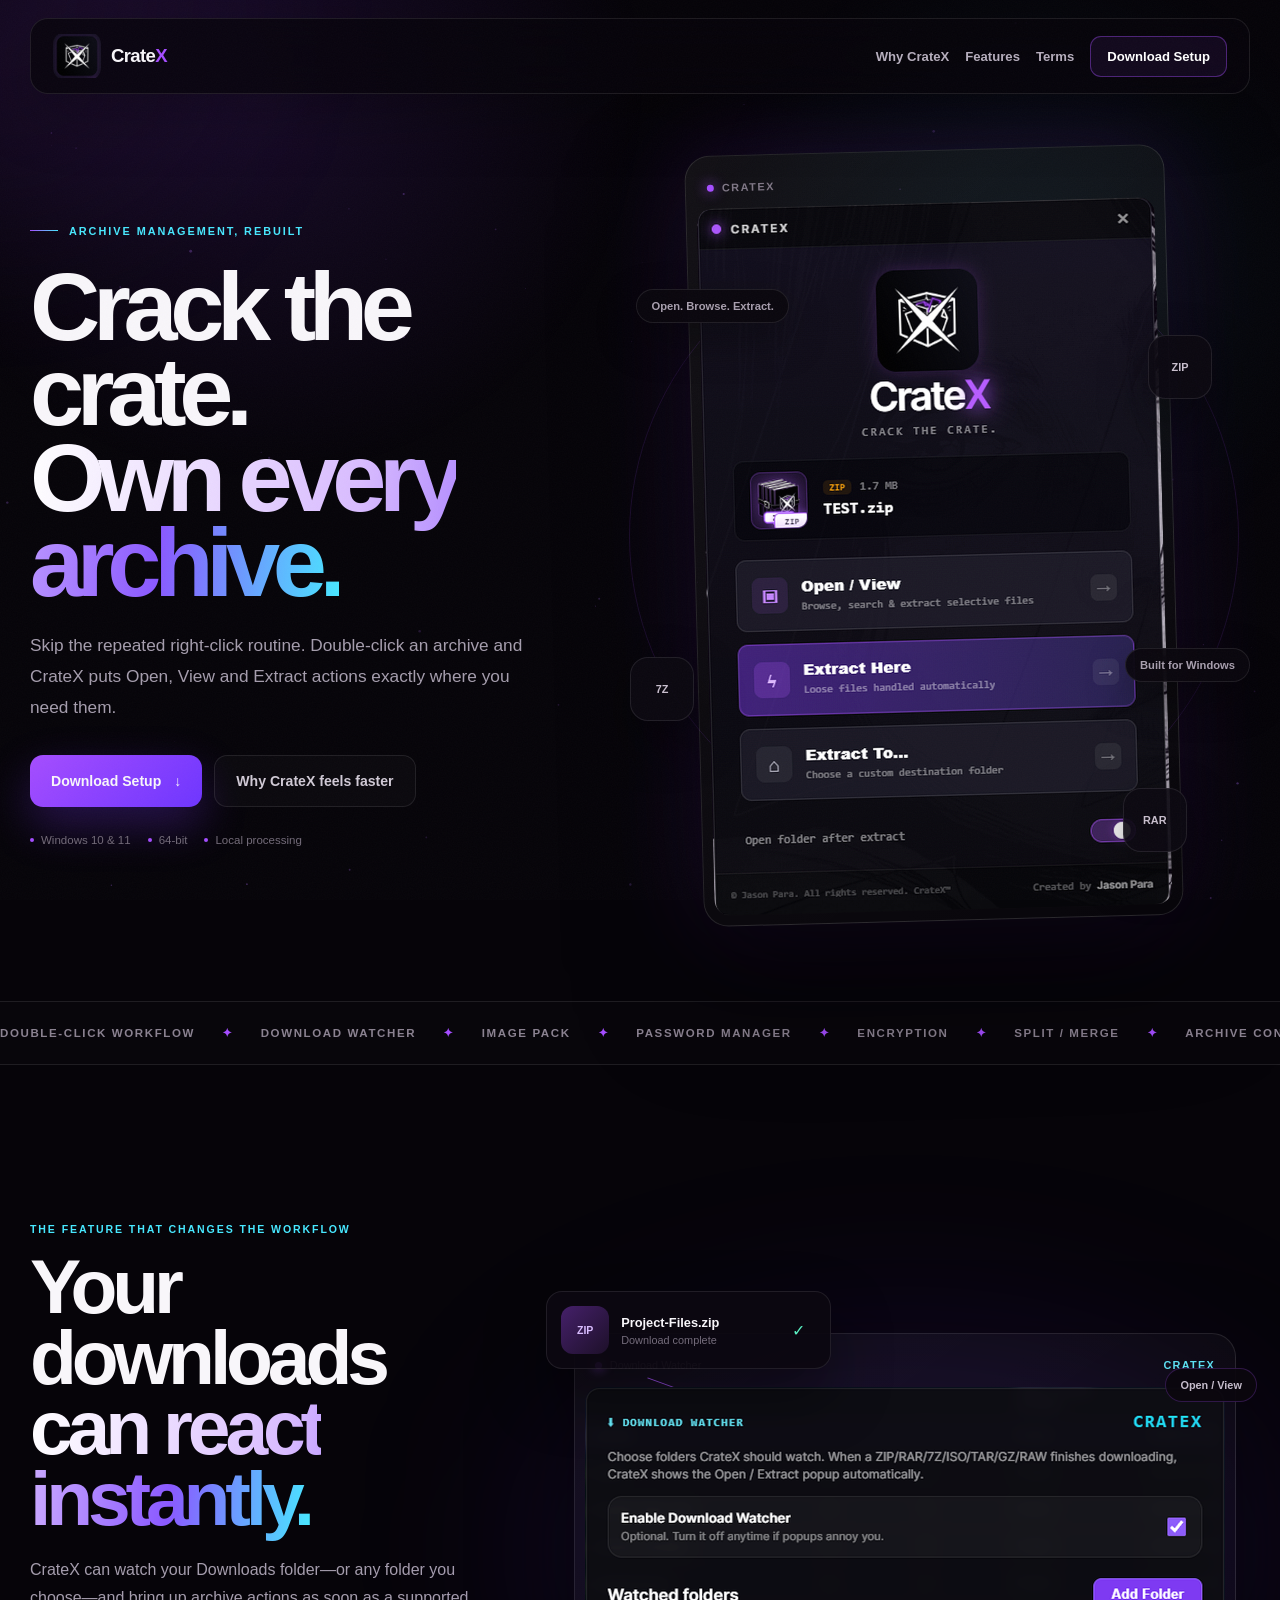
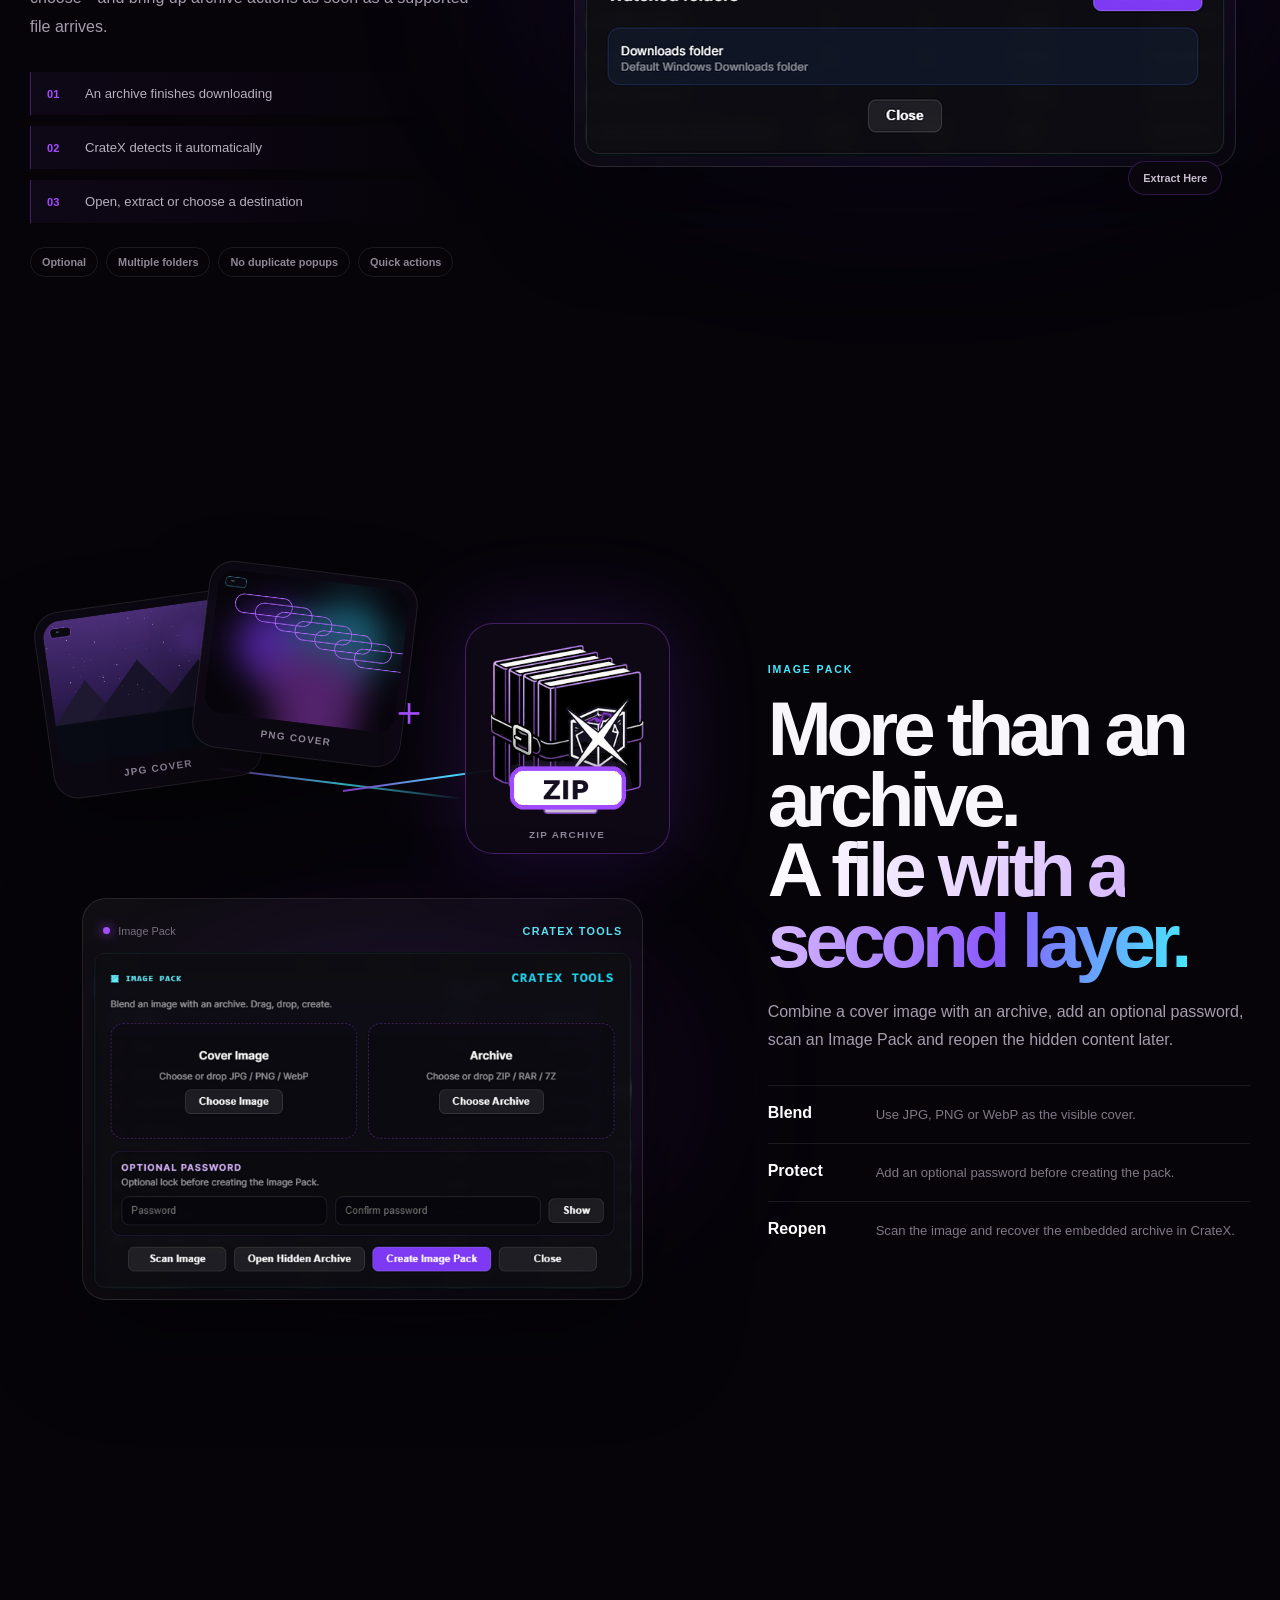
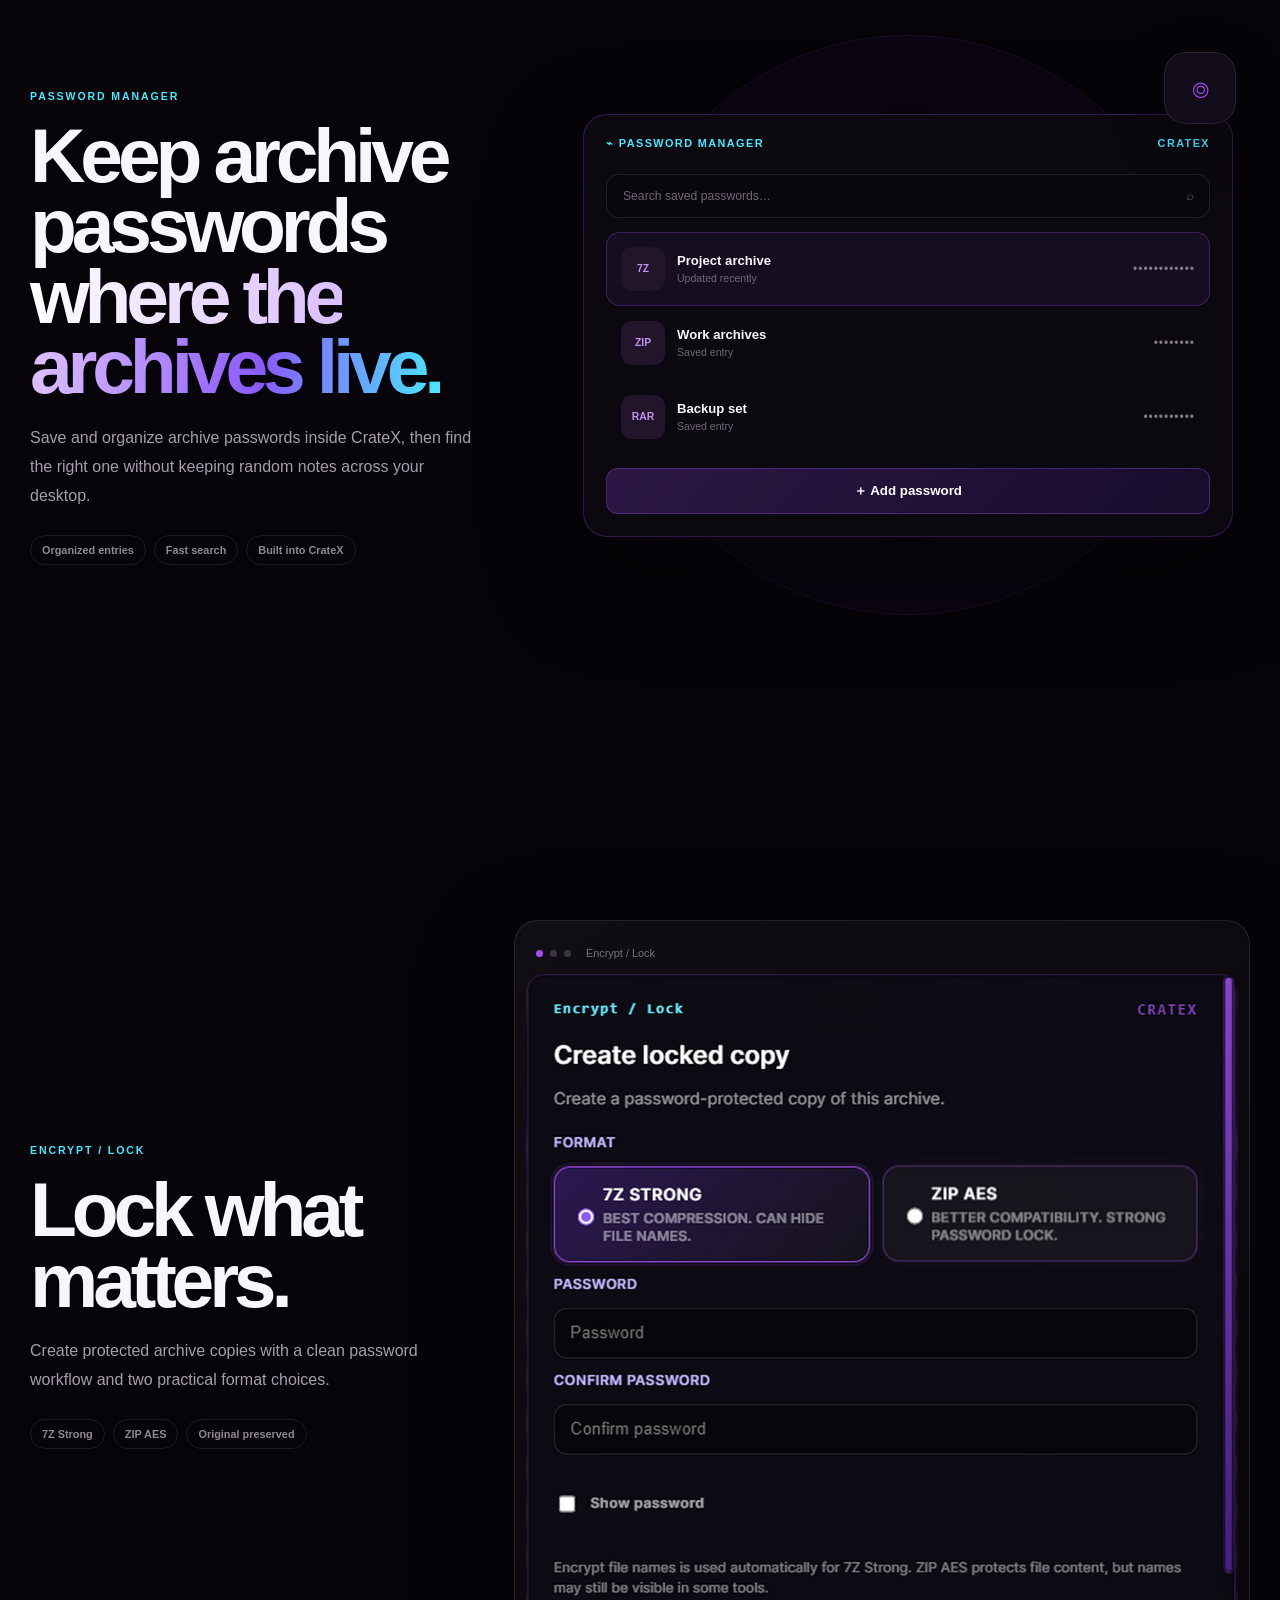
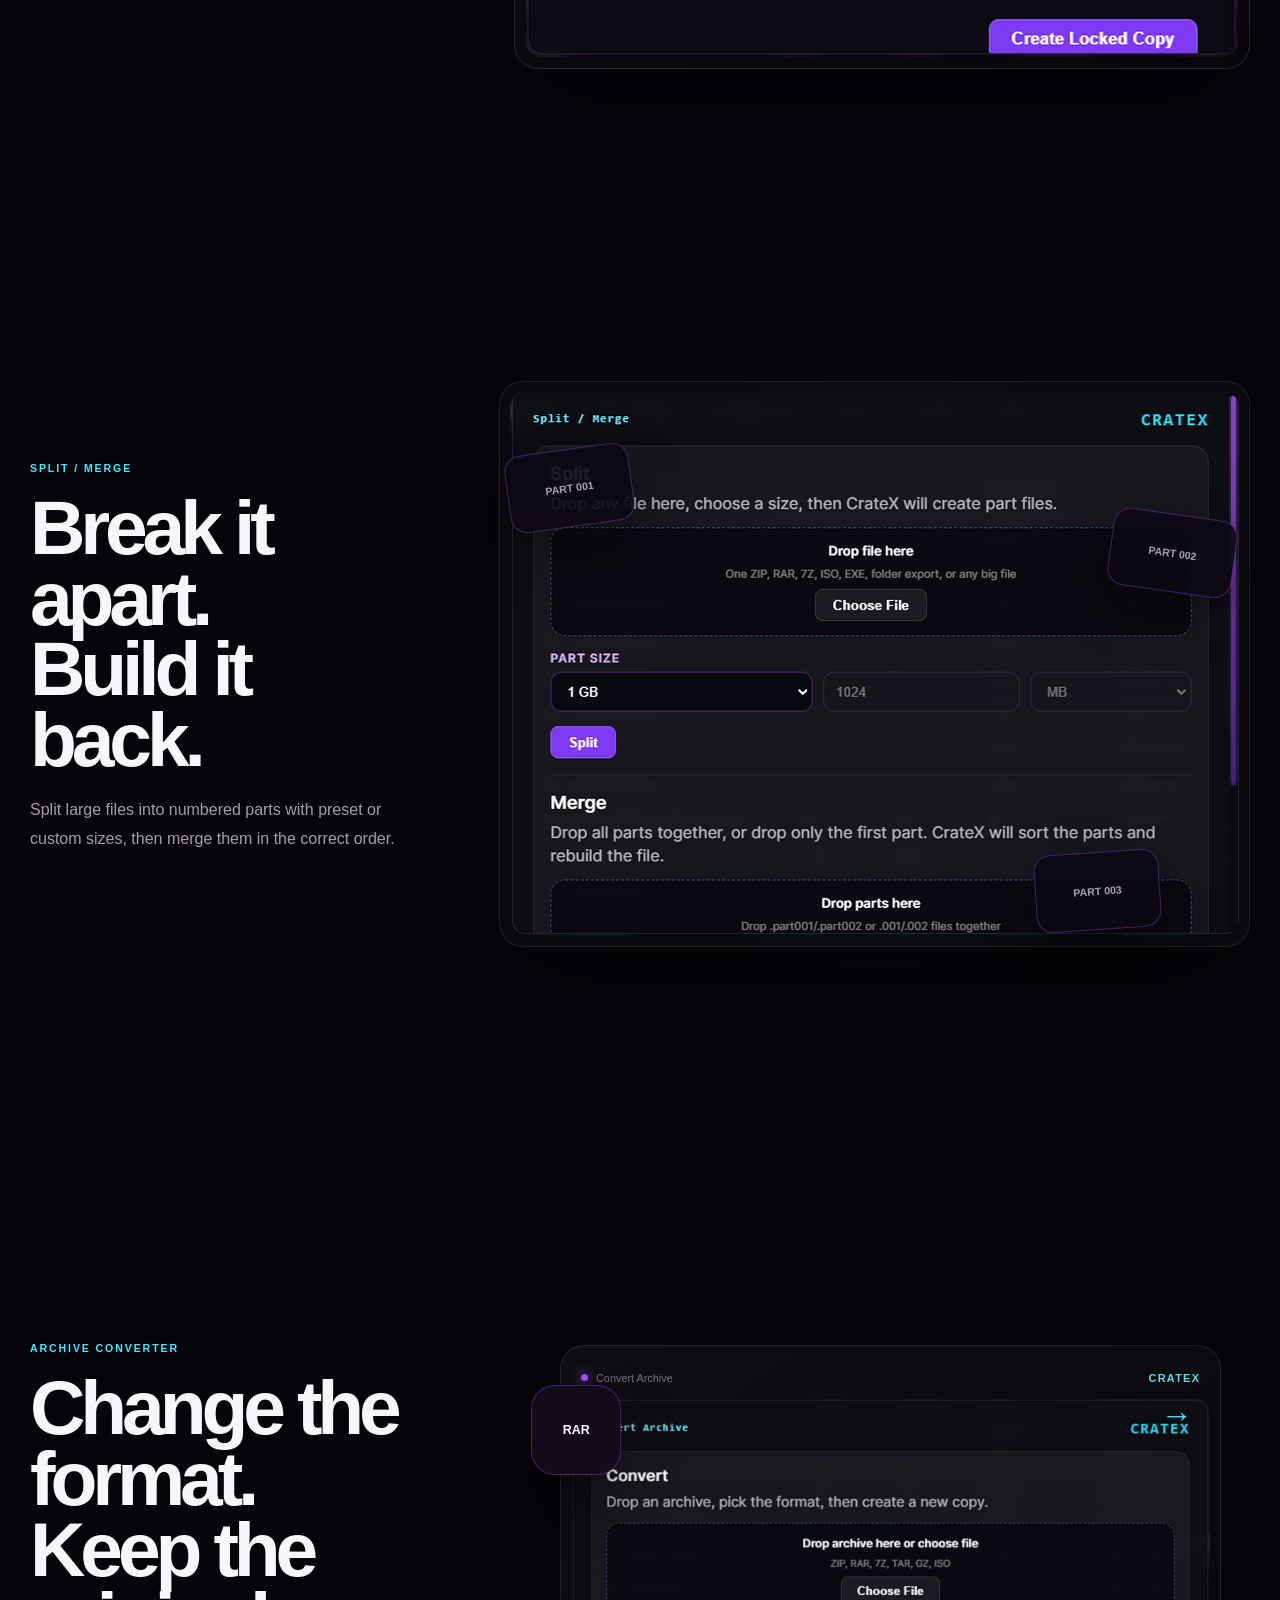
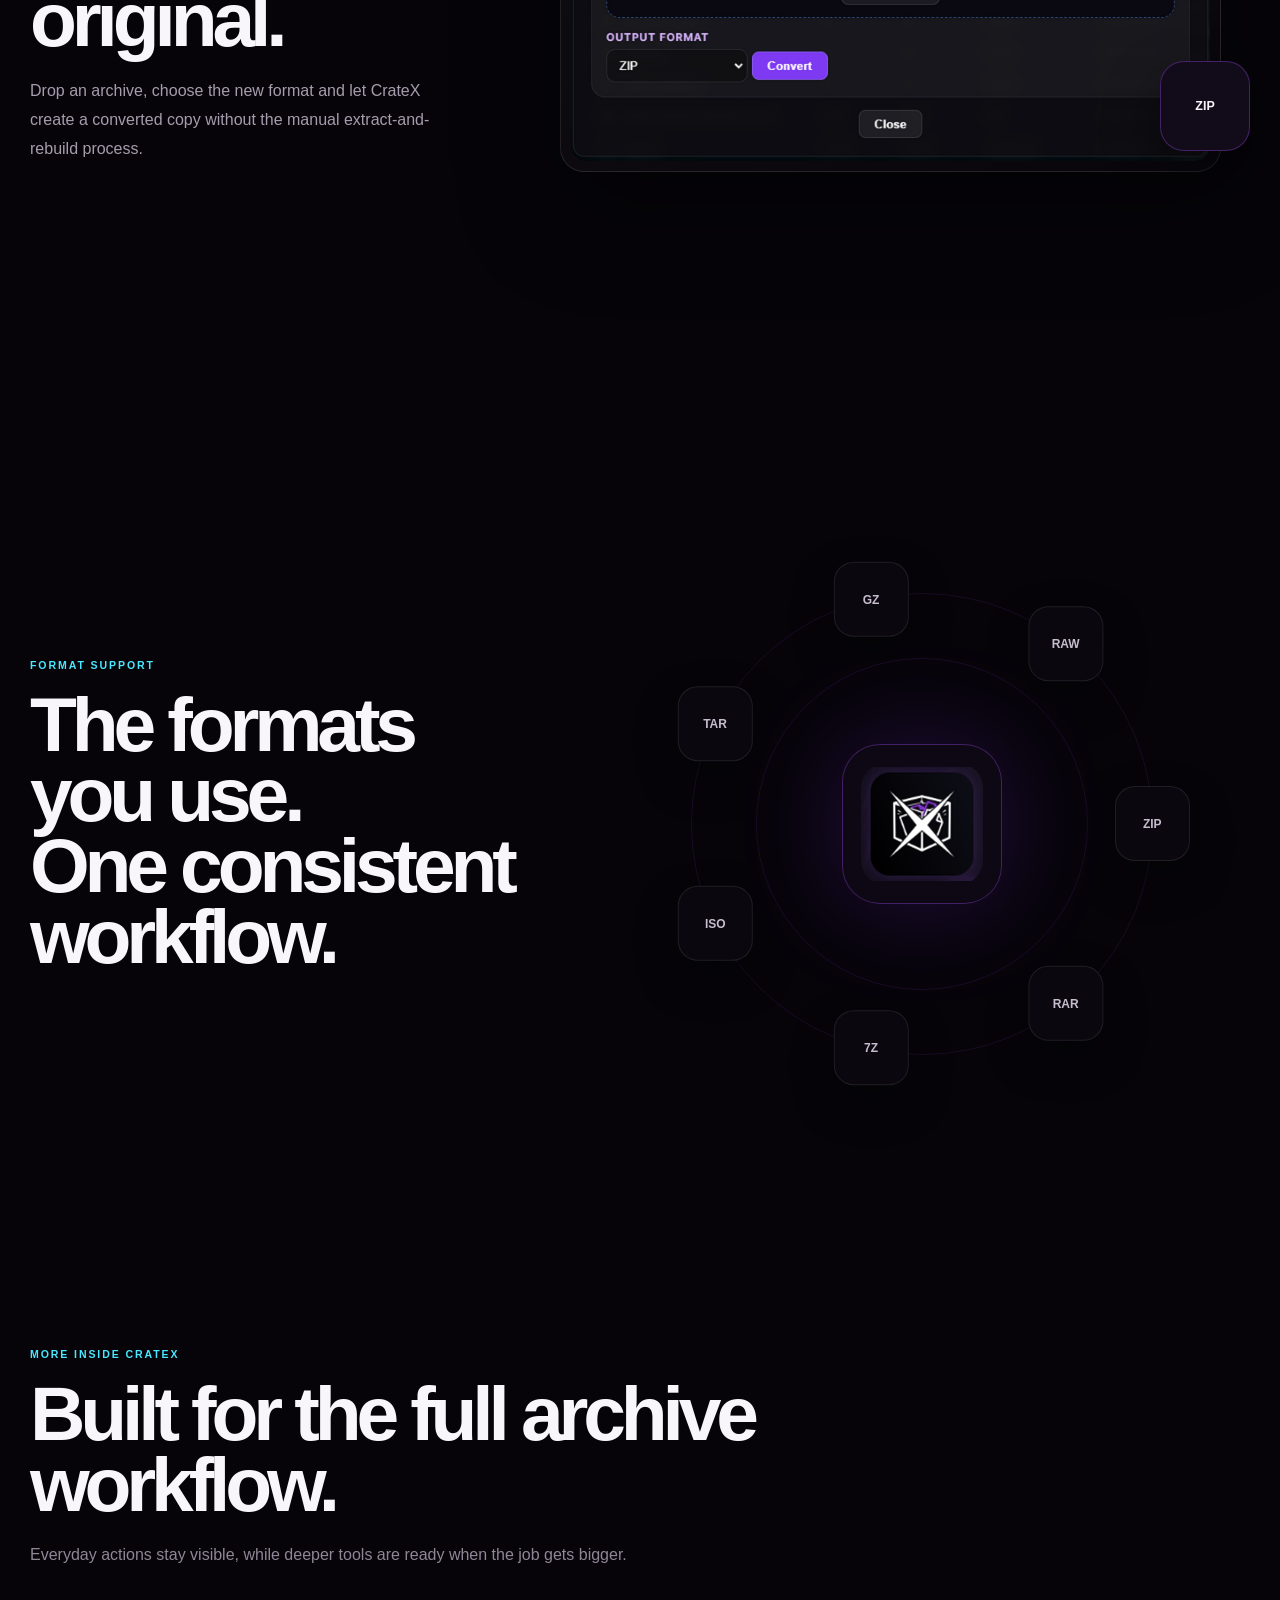
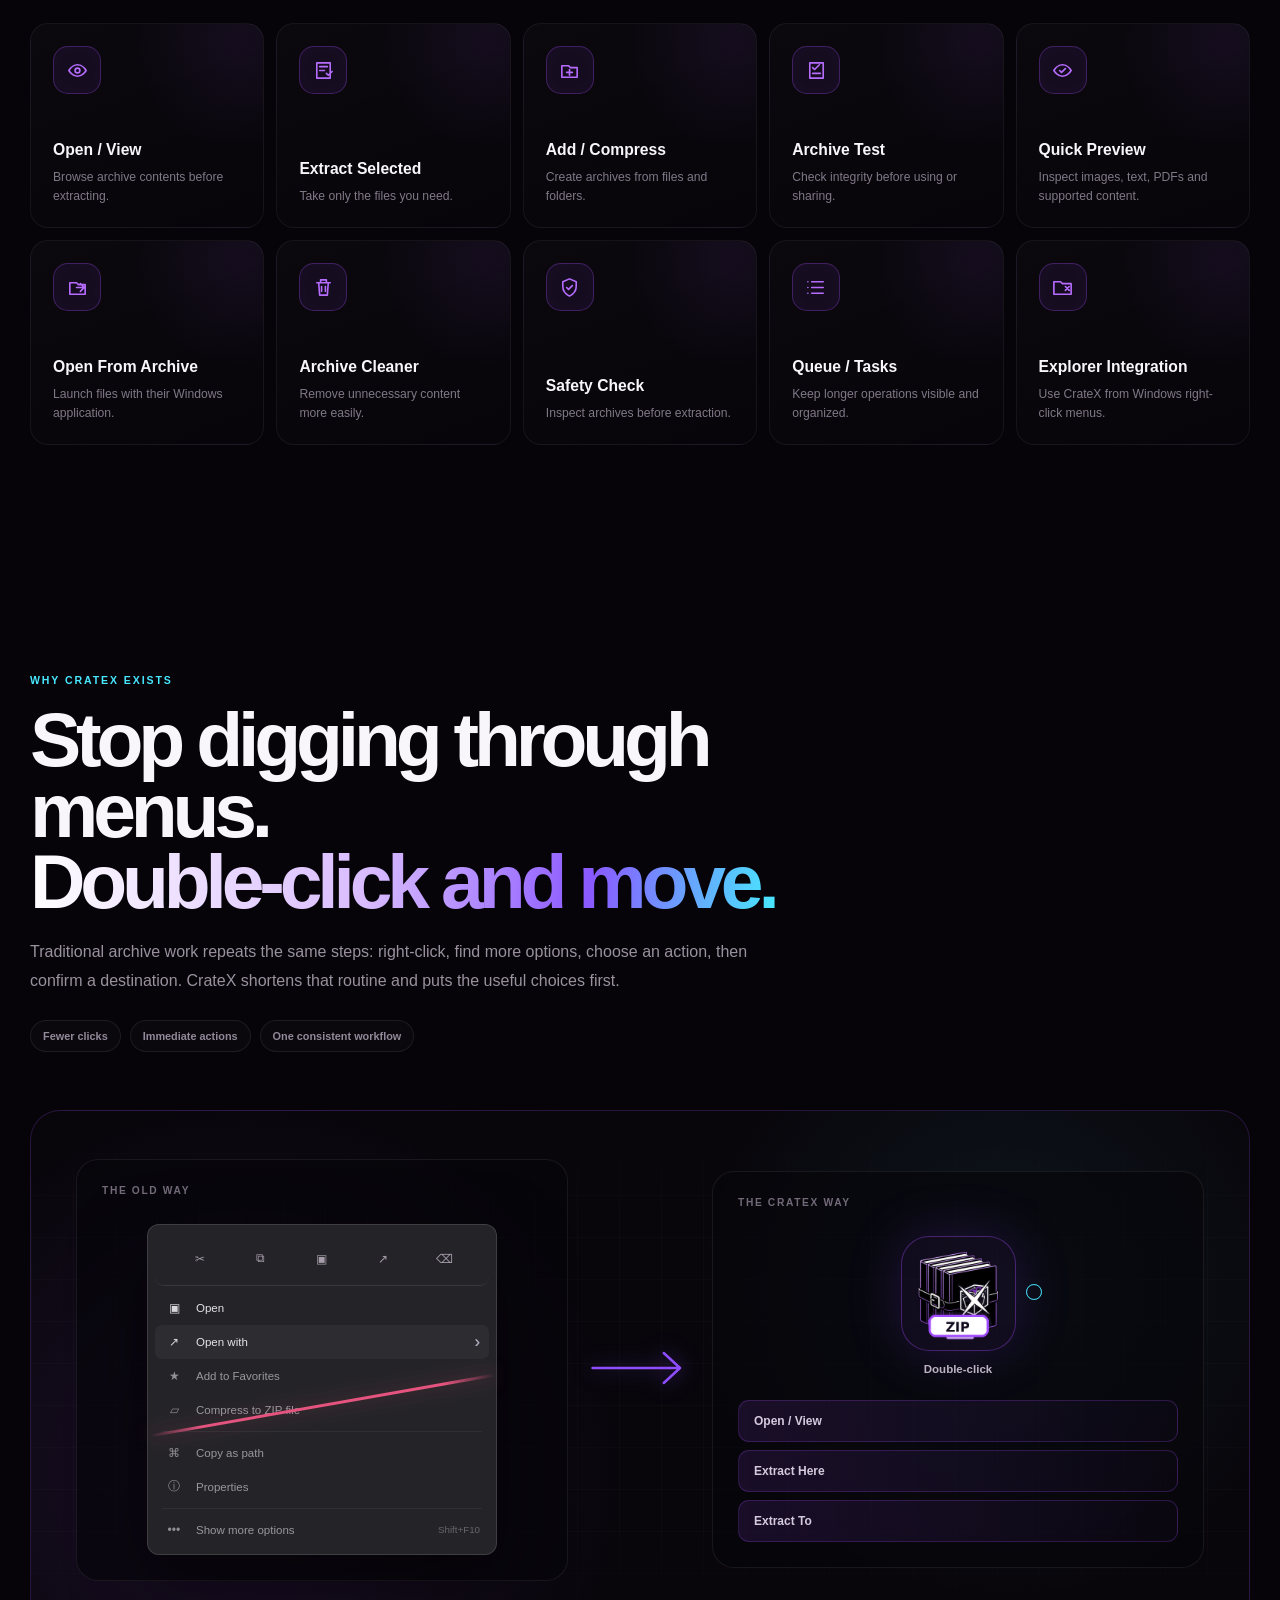
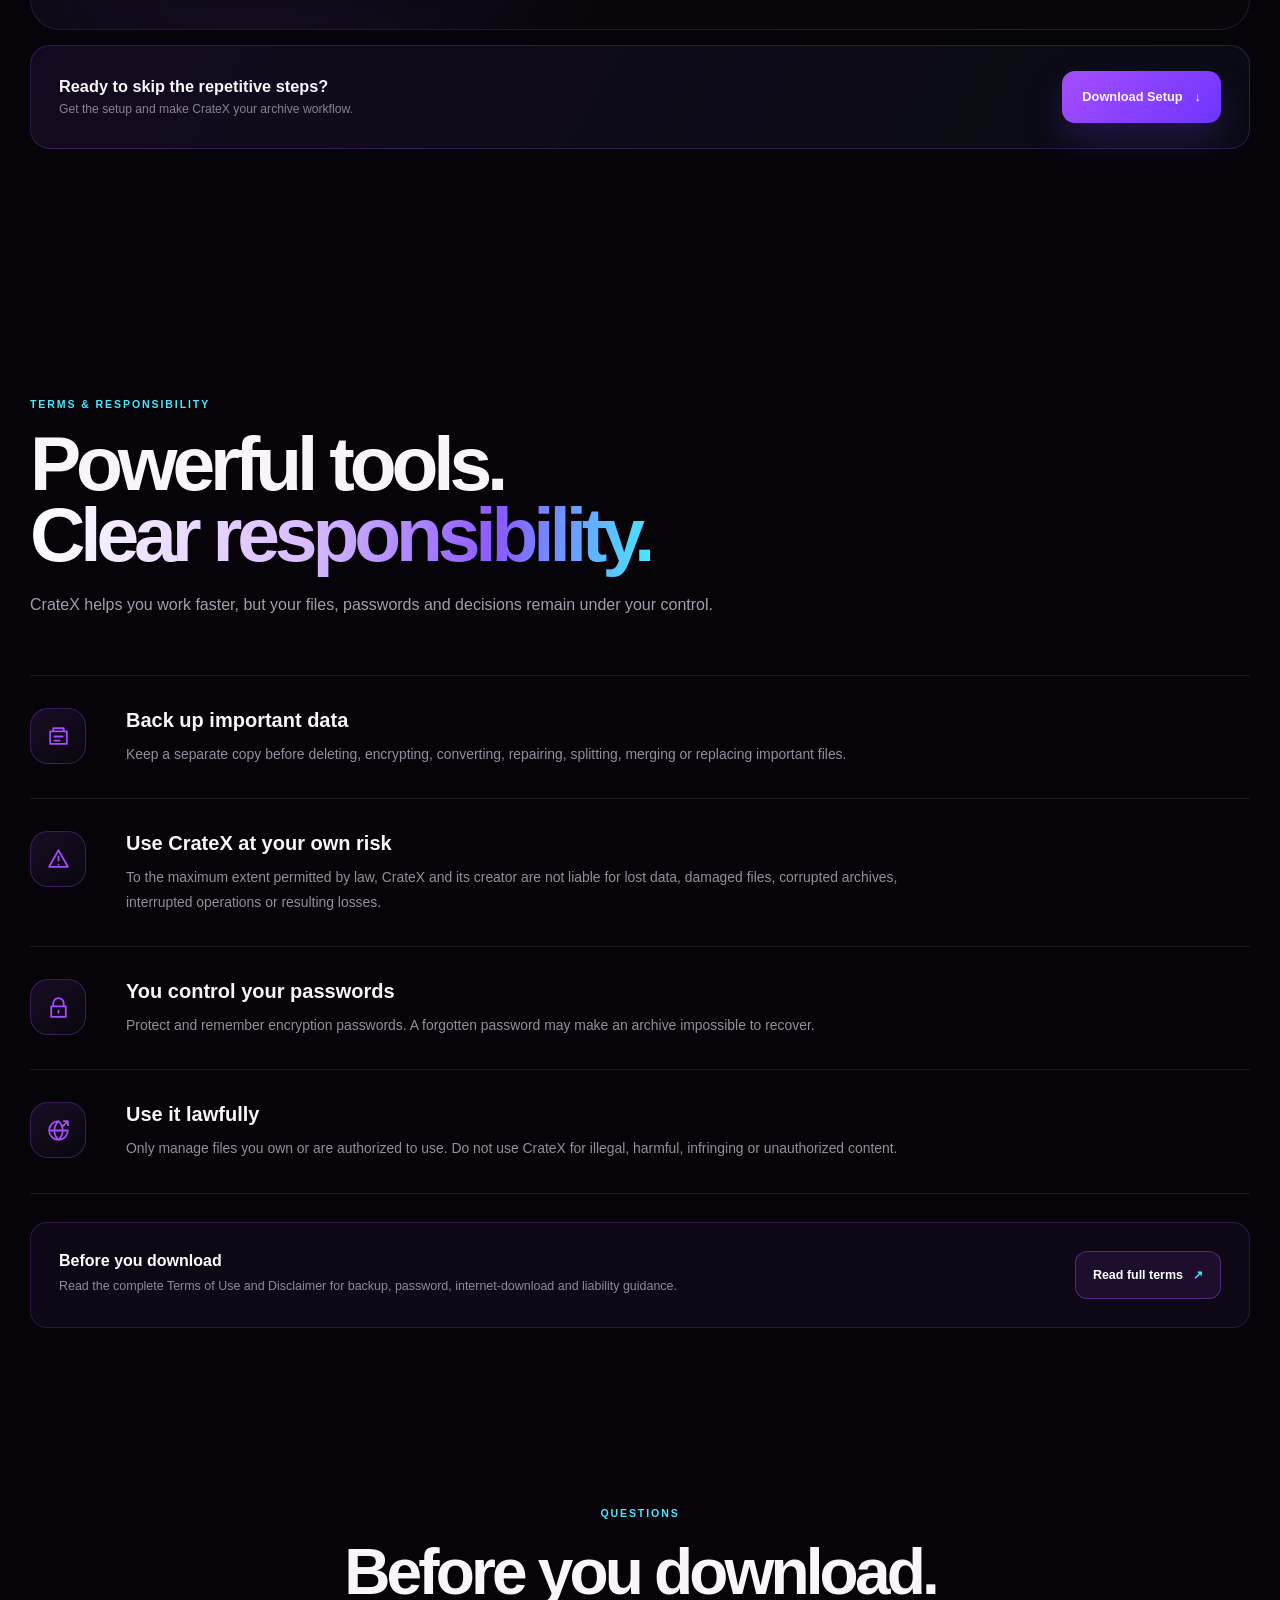
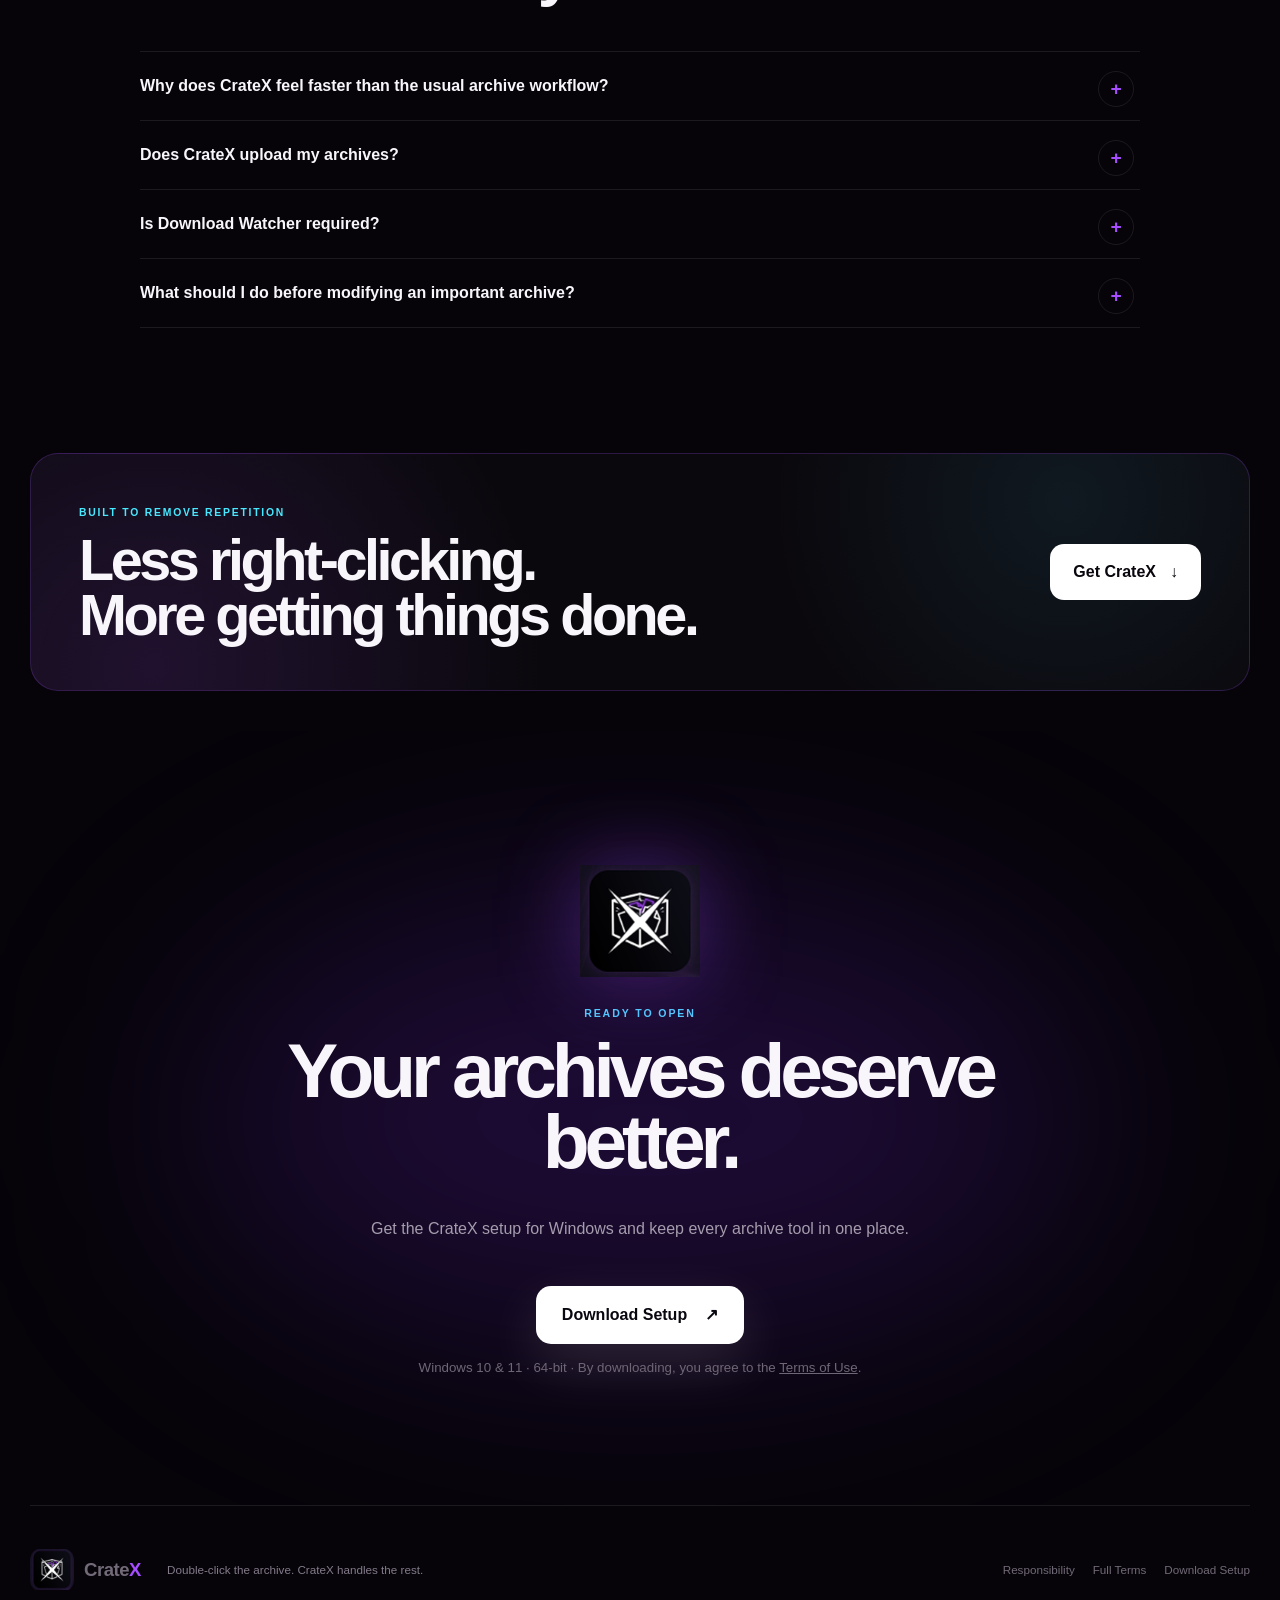
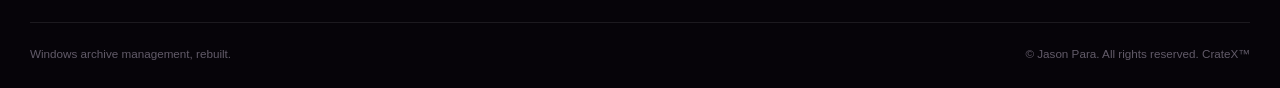
==== commit fddce9e4: "Update index.html" ====
--- a/index.html
+++ b/index.html
@@ -410,7 +410,7 @@
       <span class="feature-index reveal">READY TO OPEN</span>
       <h2 class="reveal">Your archives deserve better.</h2>
       <p class="reveal">Get the CrateX setup for Windows and keep every archive tool in one place.</p>
-      <a class="download-button reveal" href="https://github.com/YOUR-USERNAME/YOUR-REPOSITORY/releases/latest" target="_blank" rel="noopener">Download Setup <span>↗</span></a>
+      <a class="download-button reveal" href="https://github.com/since99s/crateX/releases/latest/download/CrateX-Setup.exe" target="_blank" rel="noopener">Download Setup <span>↗</span></a>
       <small>Windows 10 & 11 · 64-bit · By downloading, you agree to the <a href="terms.html">Terms of Use</a>.</small>
     </section>
   </main>
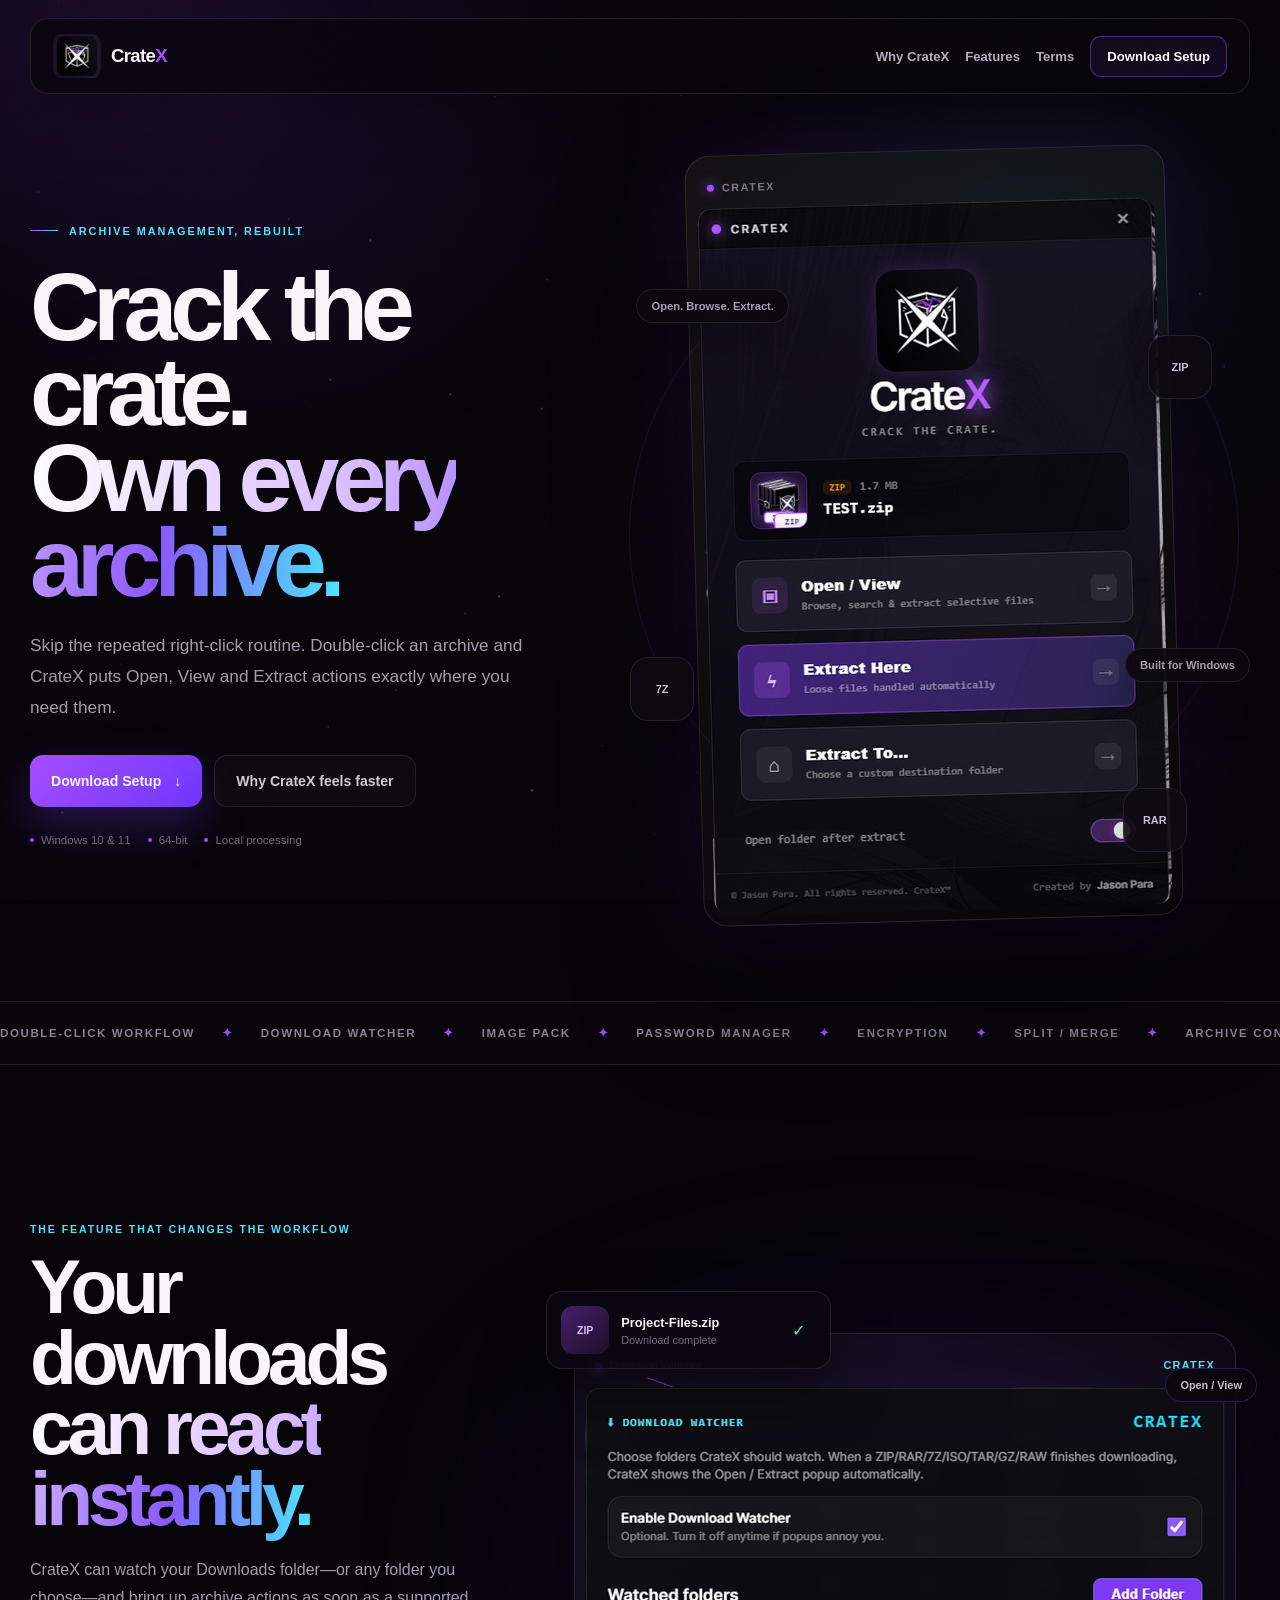
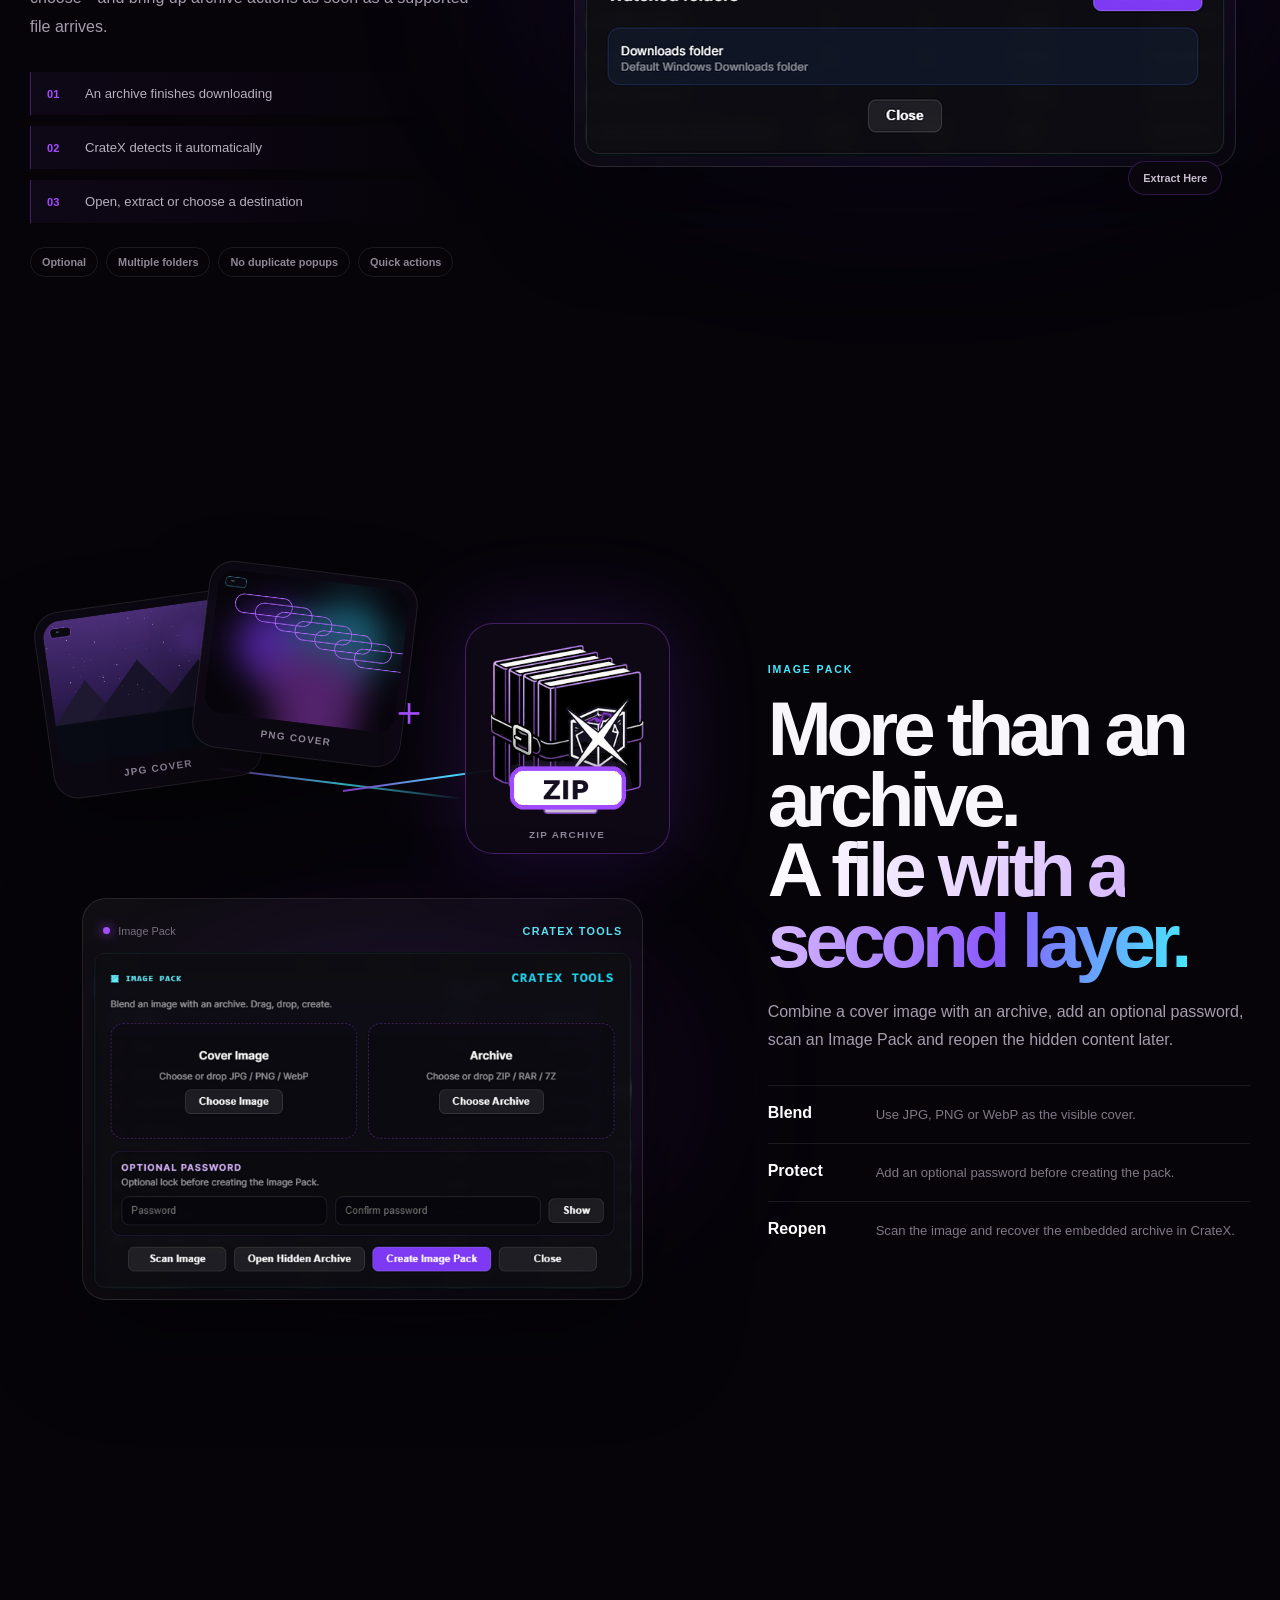
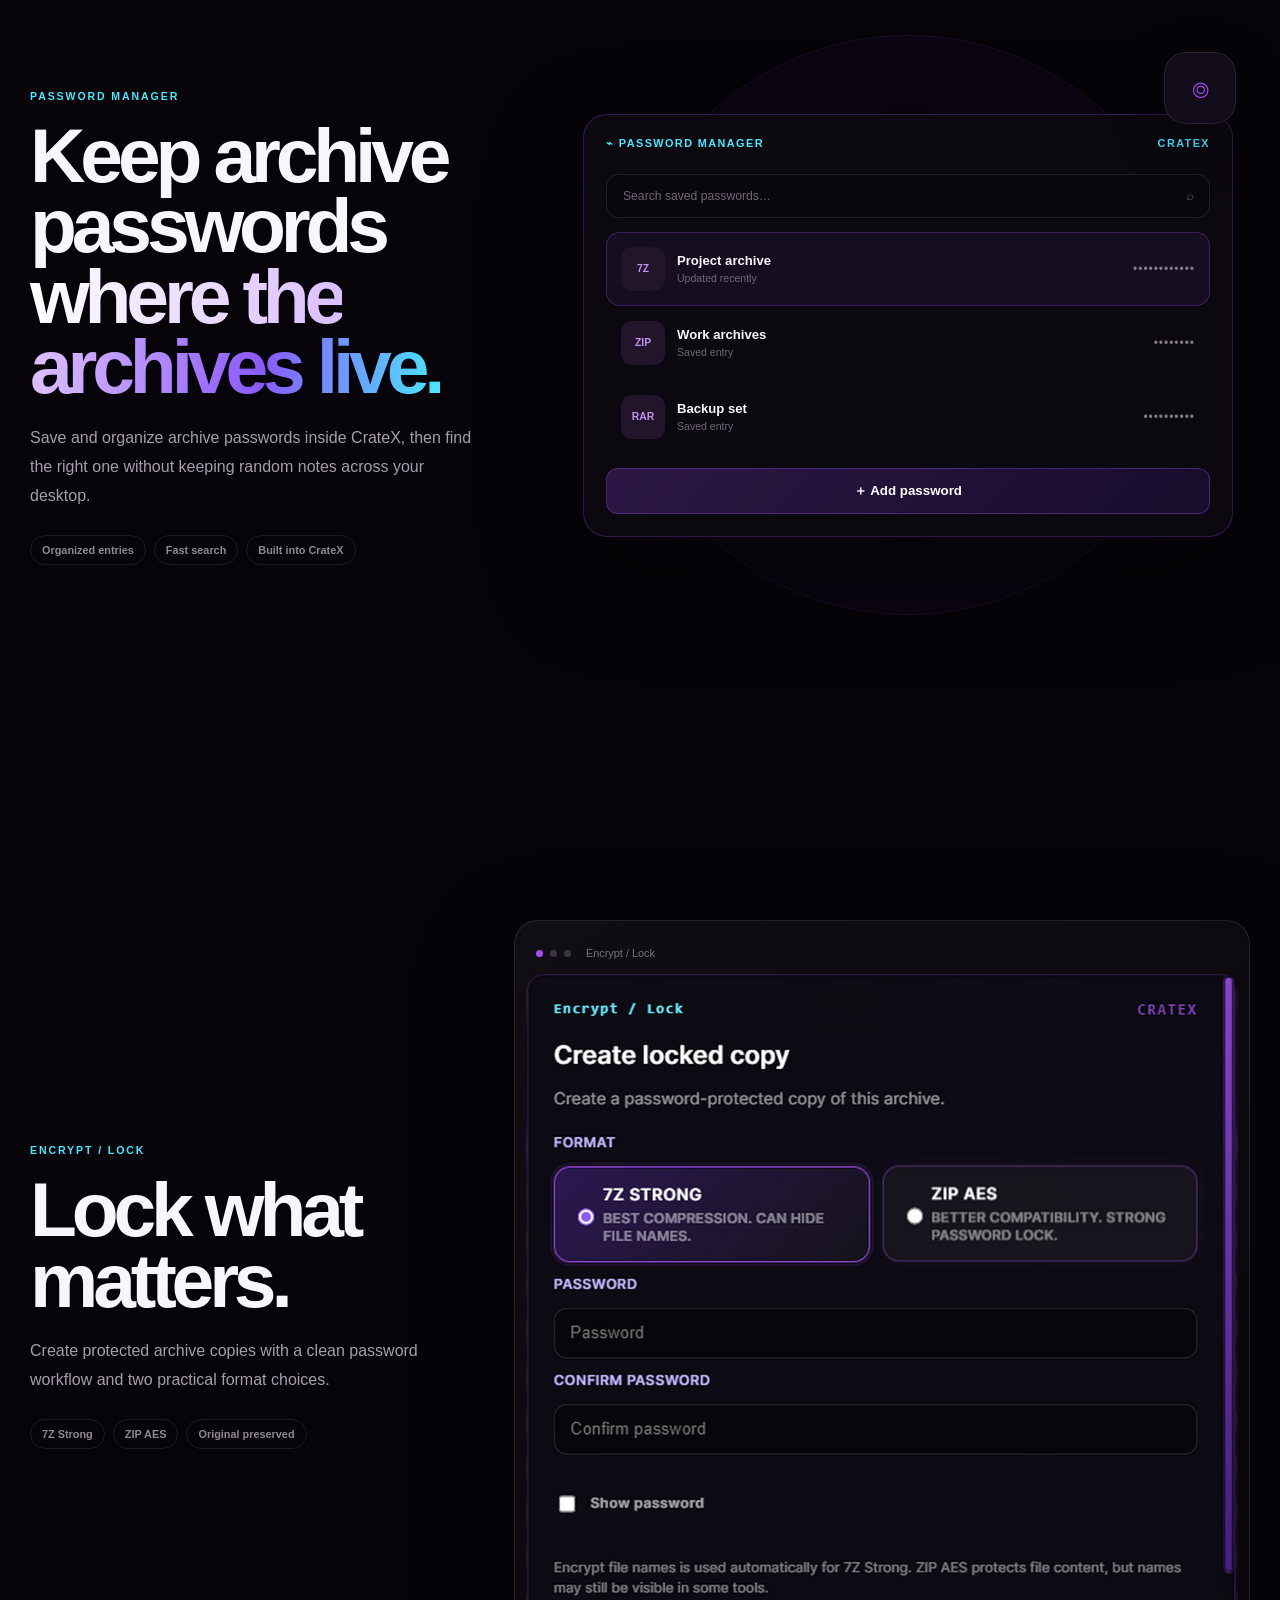
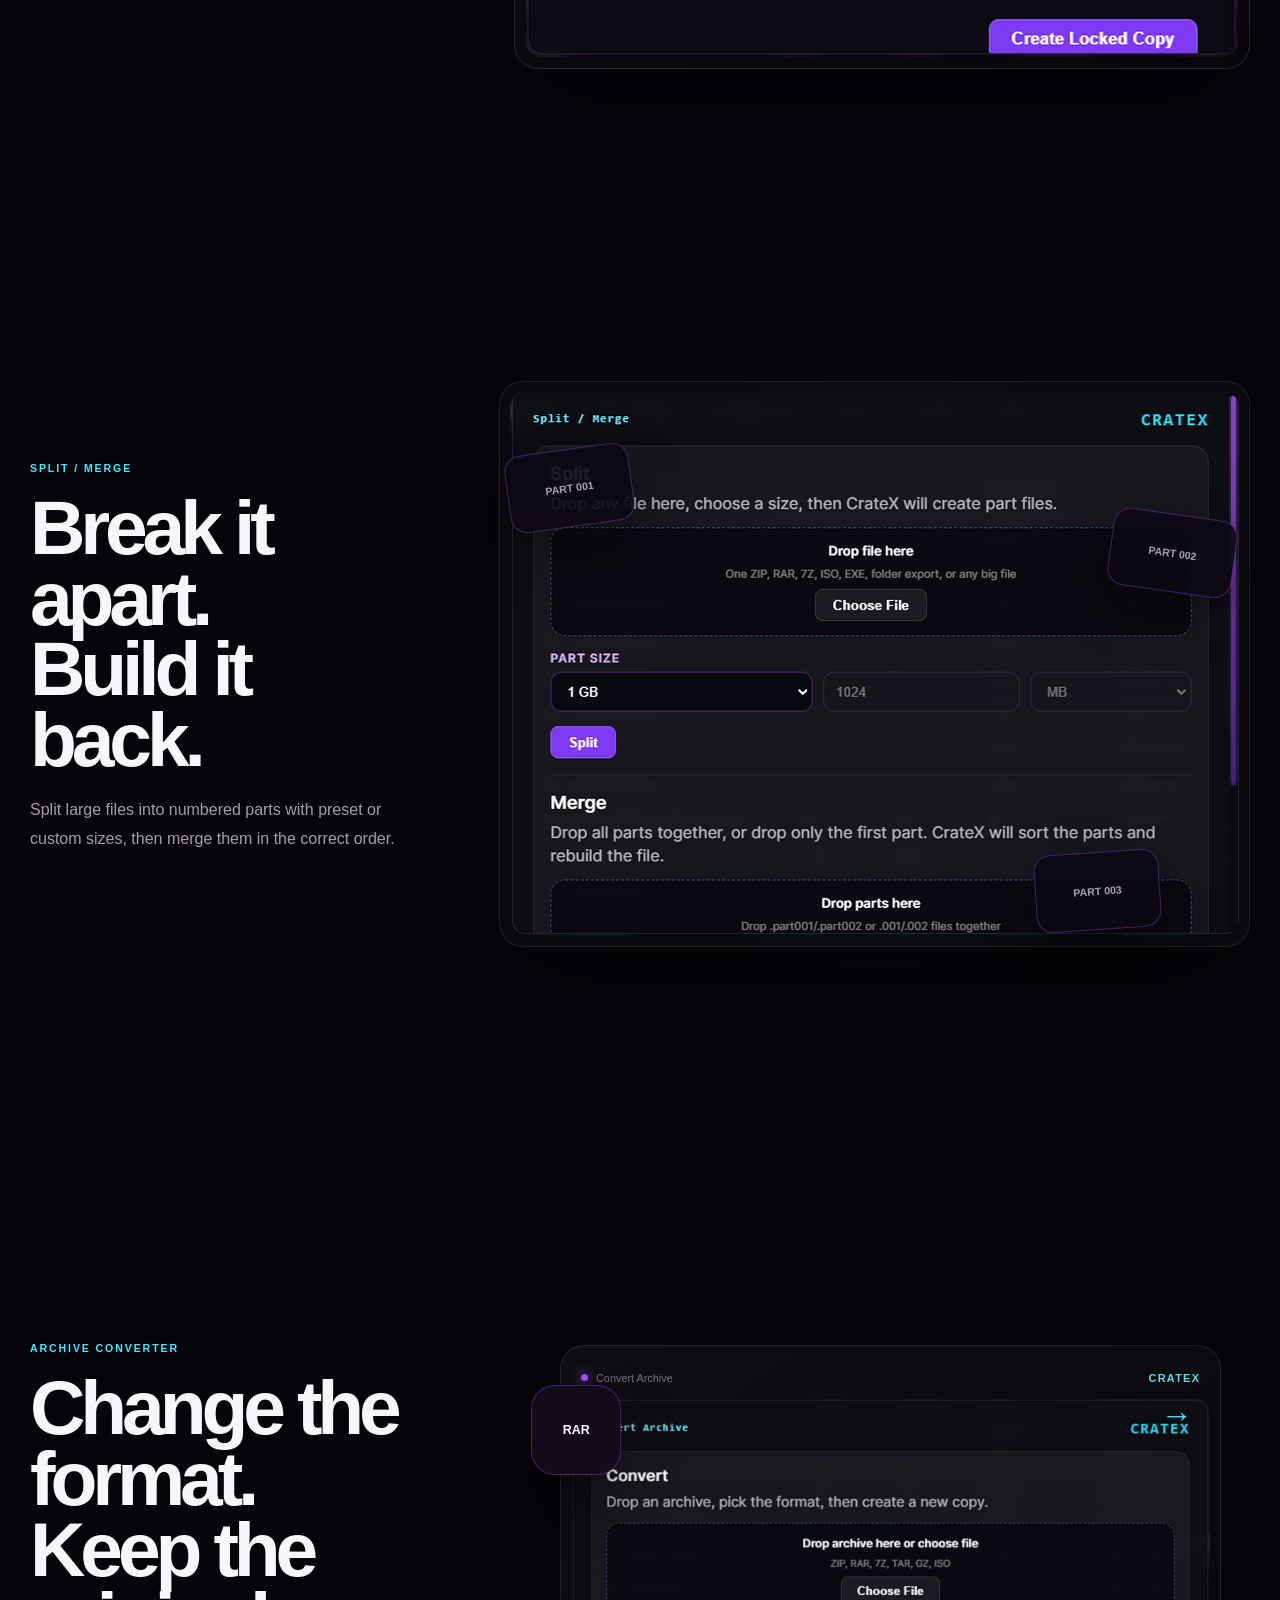
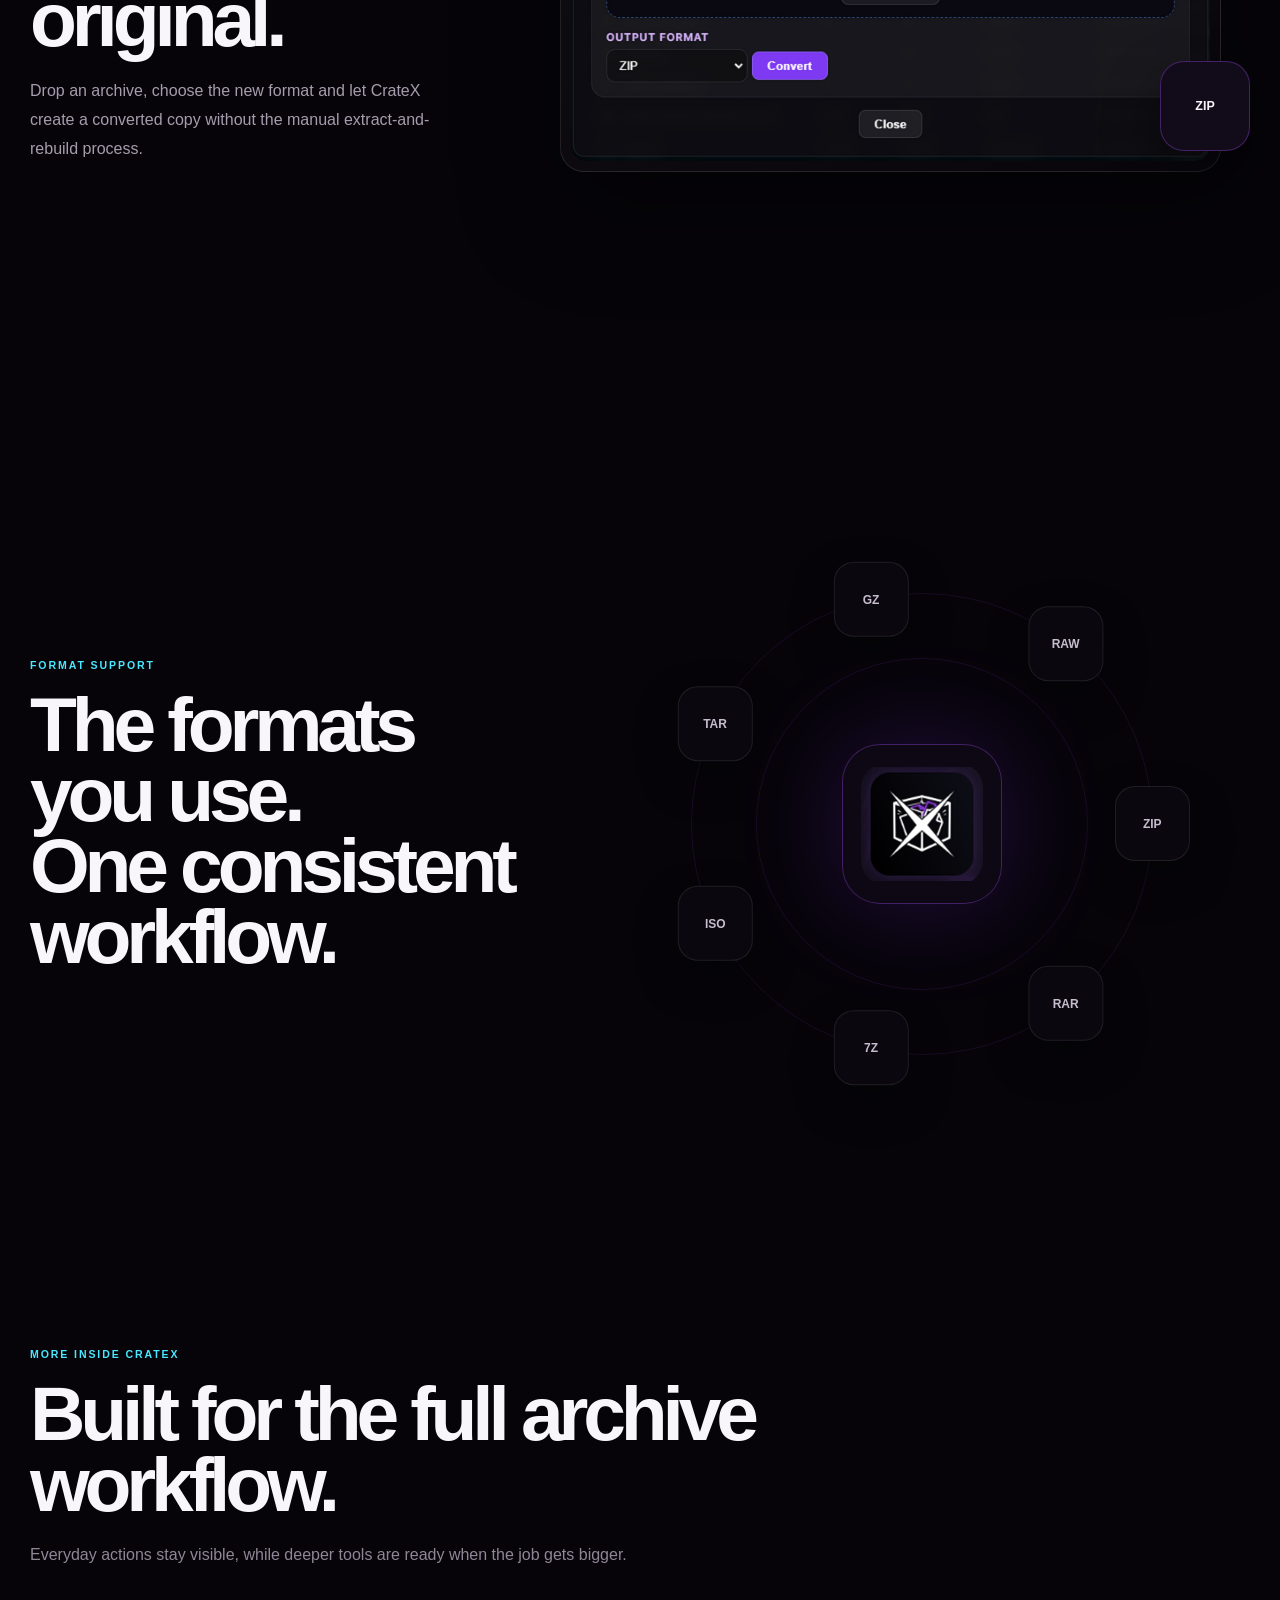
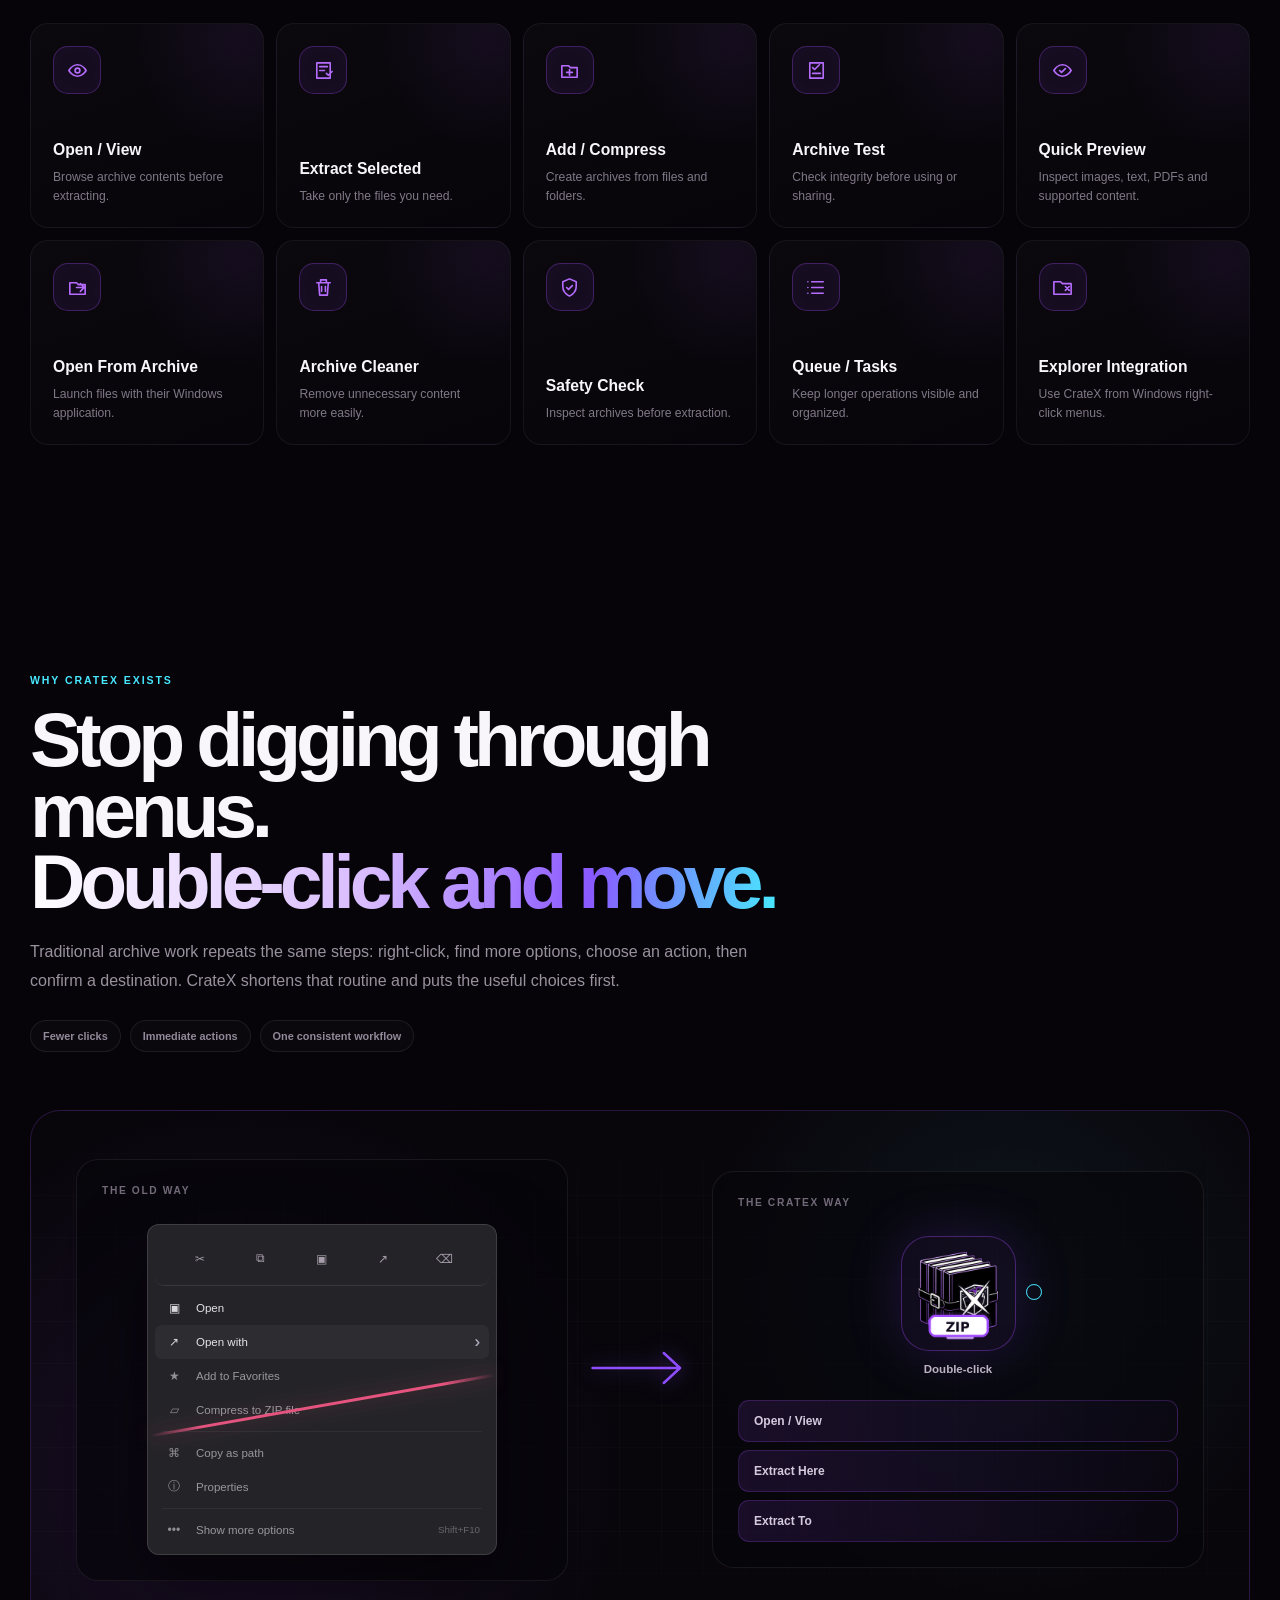
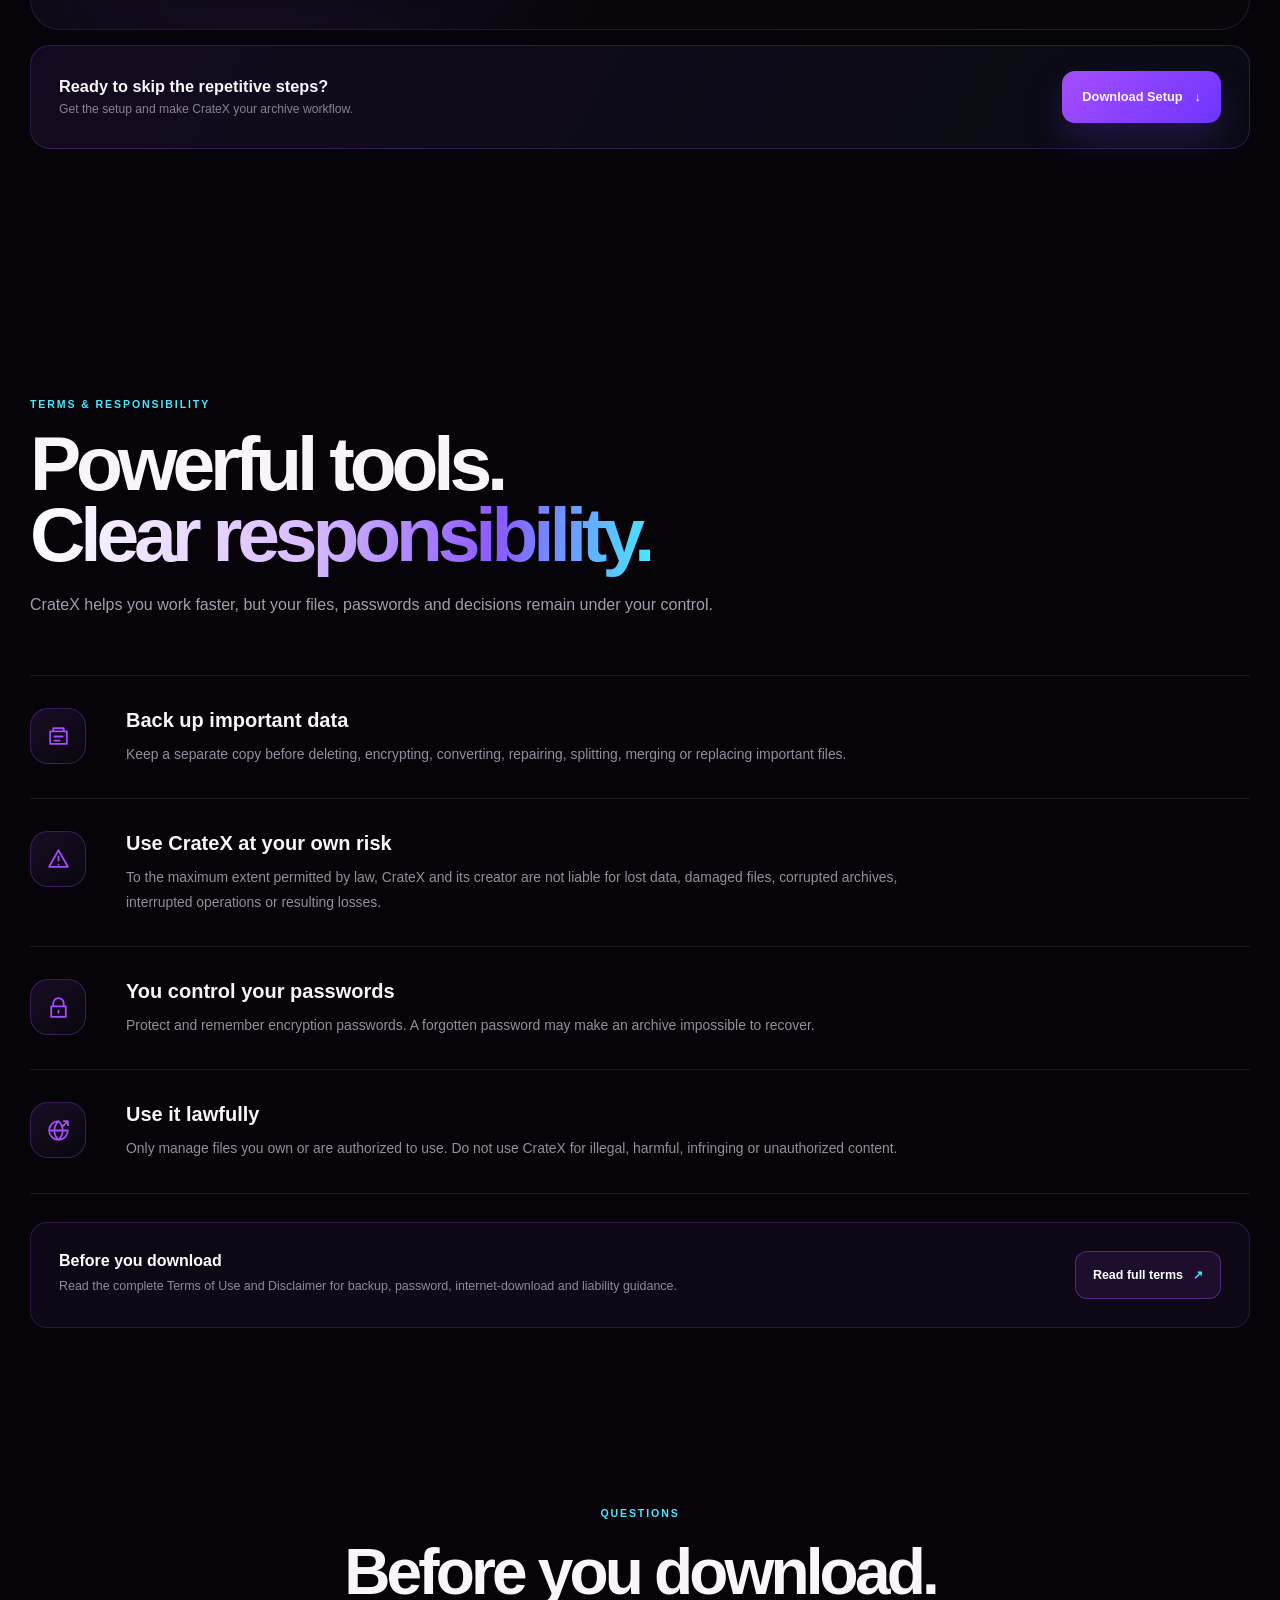
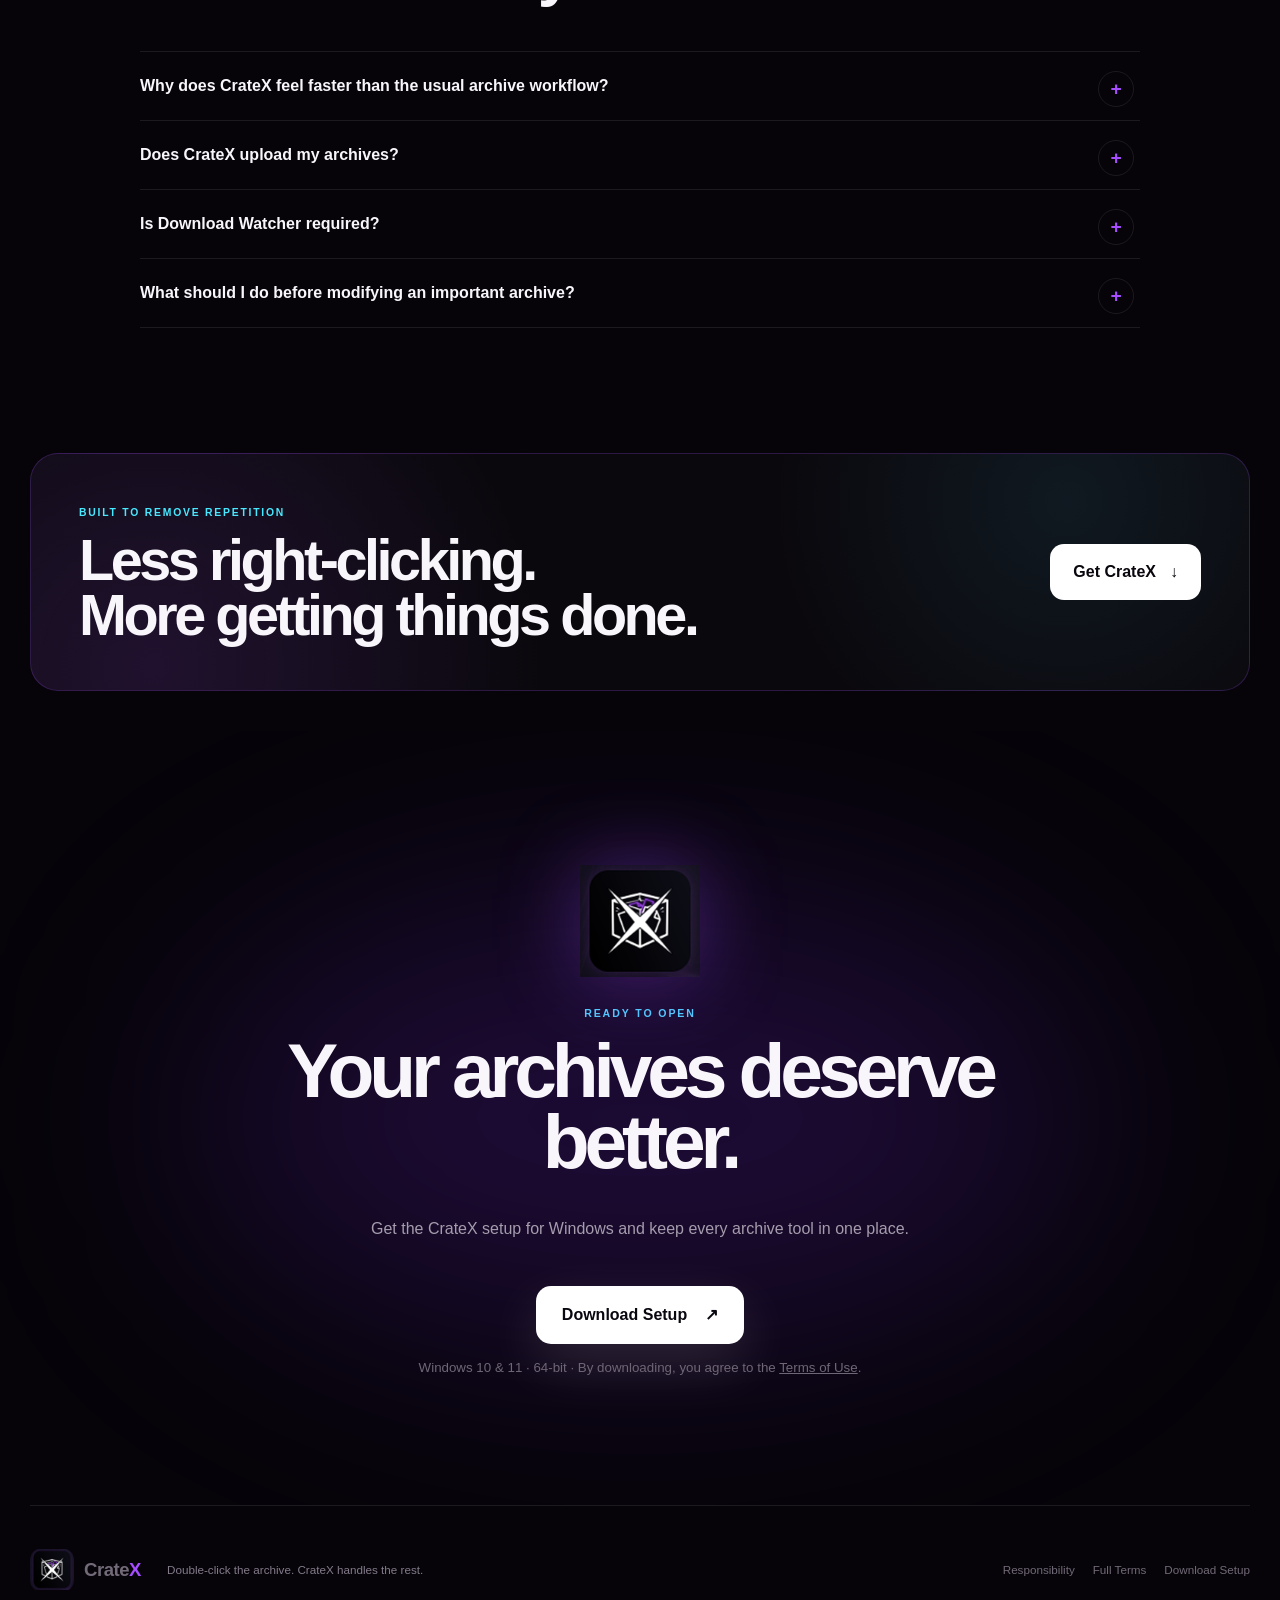
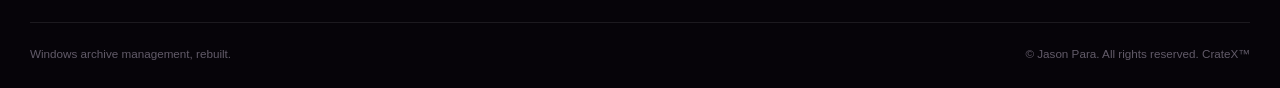
==== commit 2aca2d7d: "Update index.html" ====
--- a/index.html
+++ b/index.html
@@ -410,7 +410,7 @@
       <span class="feature-index reveal">READY TO OPEN</span>
       <h2 class="reveal">Your archives deserve better.</h2>
       <p class="reveal">Get the CrateX setup for Windows and keep every archive tool in one place.</p>
-      <a class="download-button reveal" href="https://github.com/since99s/crateX/releases/latest/download/CrateX-Setup.exe" target="_blank" rel="noopener">Download Setup <span>↗</span></a>
+      <a class="download-button reveal" href="https://github.com/since99s/crateX/releases/download/V1.0.1/CrateX_Setup.exe" target="_blank" rel="noopener">Download Setup <span>↗</span></a>
       <small>Windows 10 & 11 · 64-bit · By downloading, you agree to the <a href="terms.html">Terms of Use</a>.</small>
     </section>
   </main>
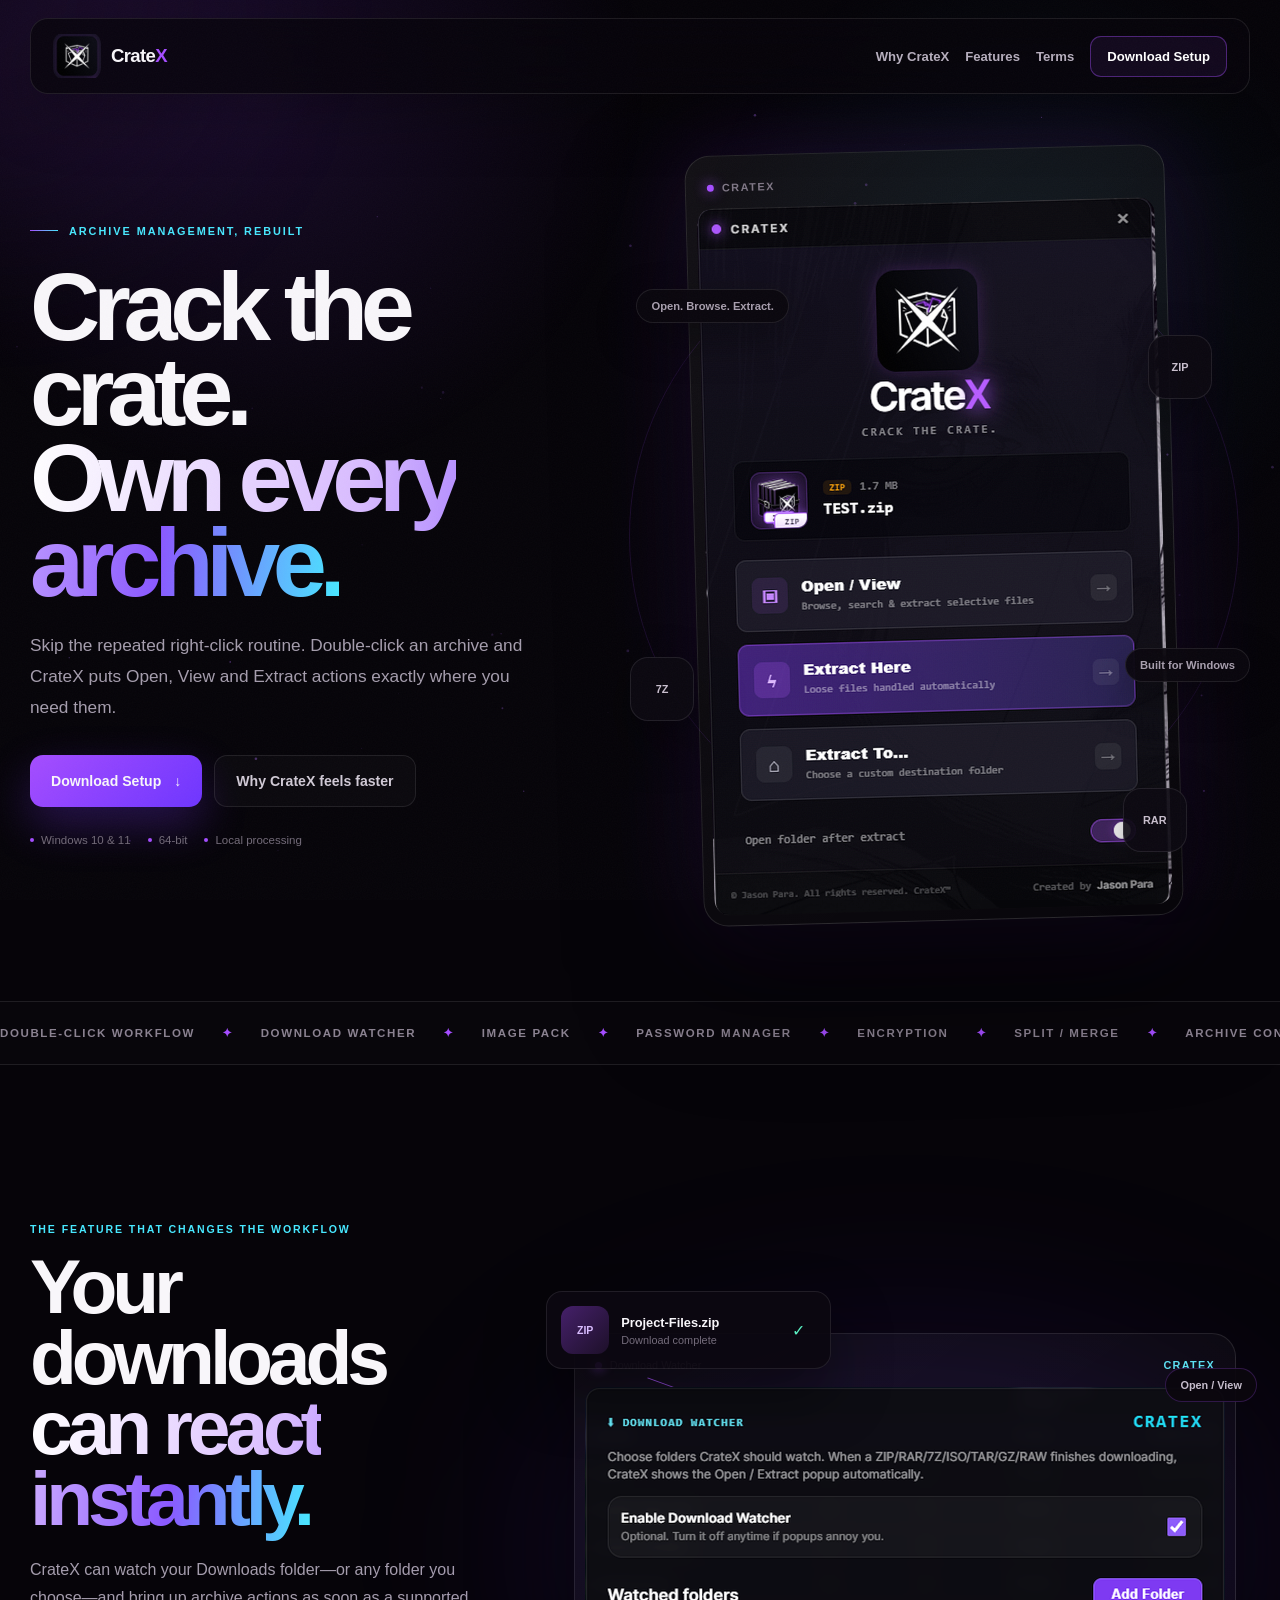
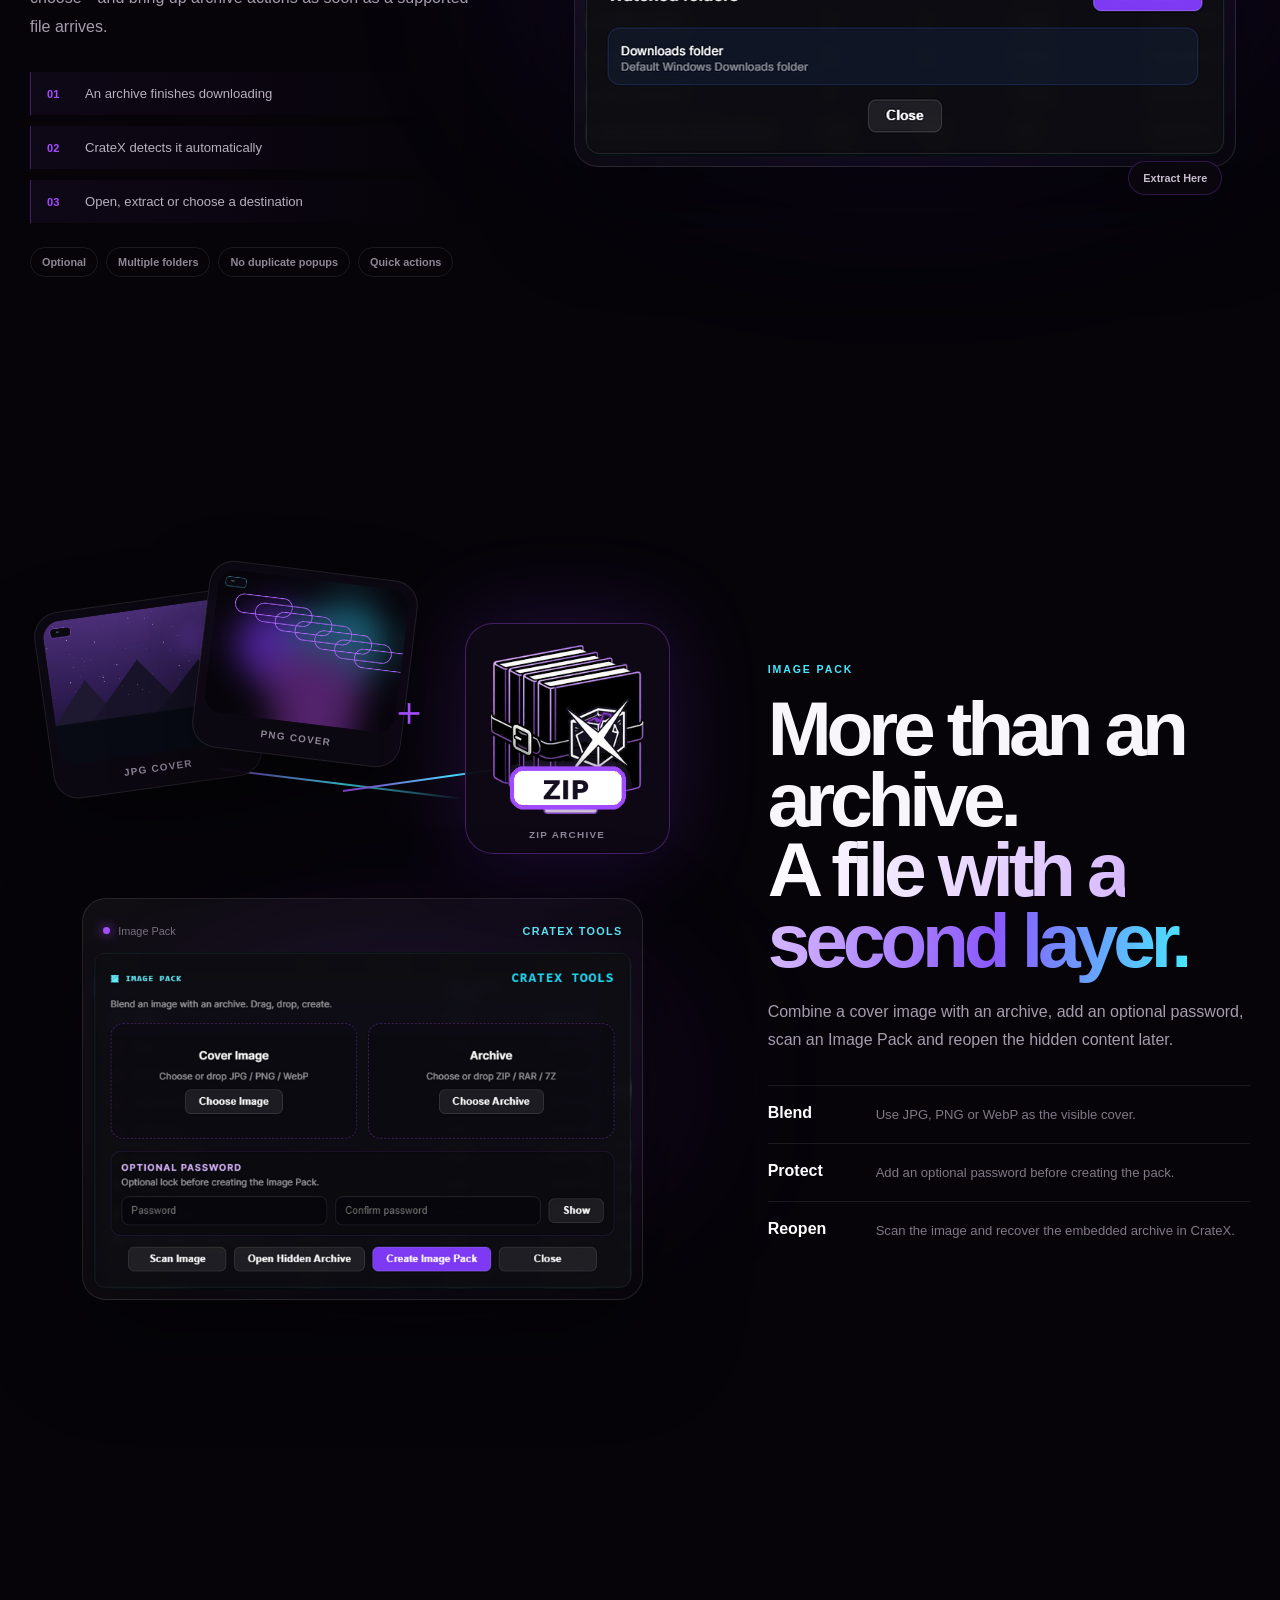
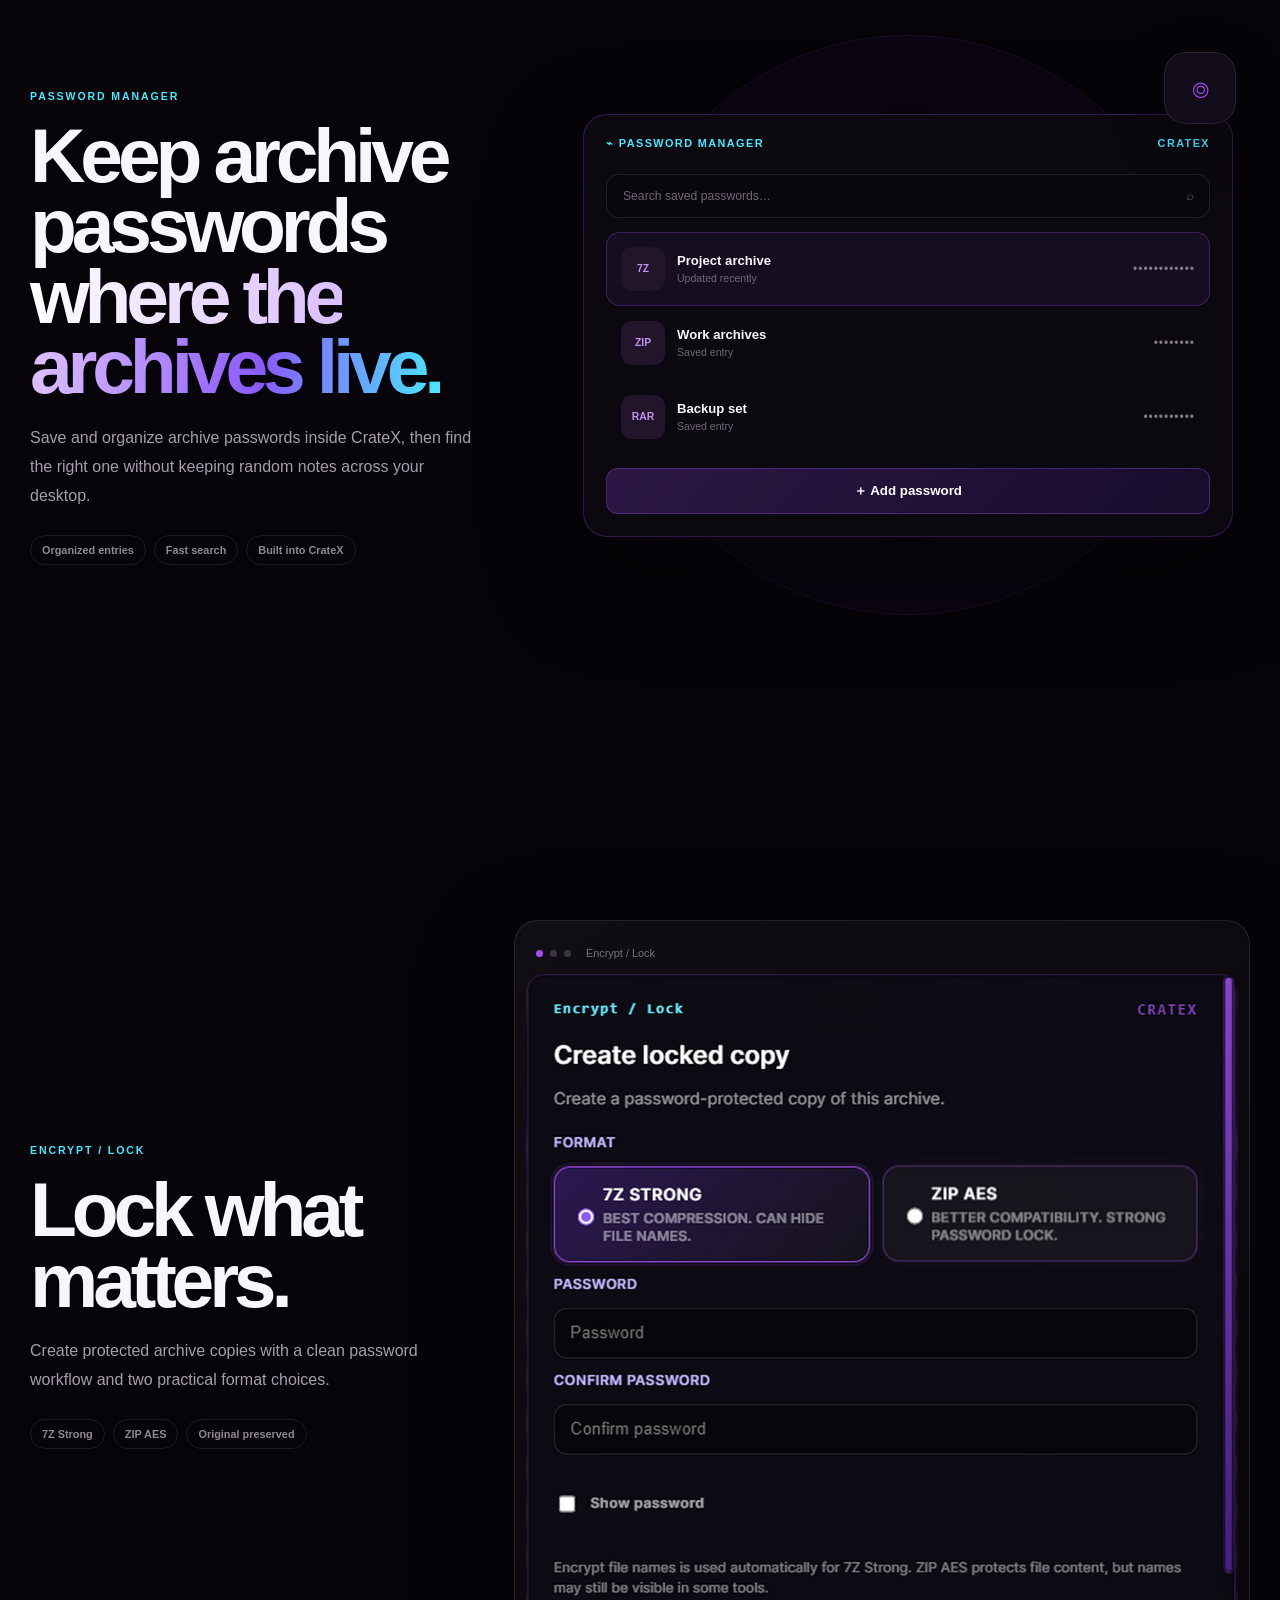
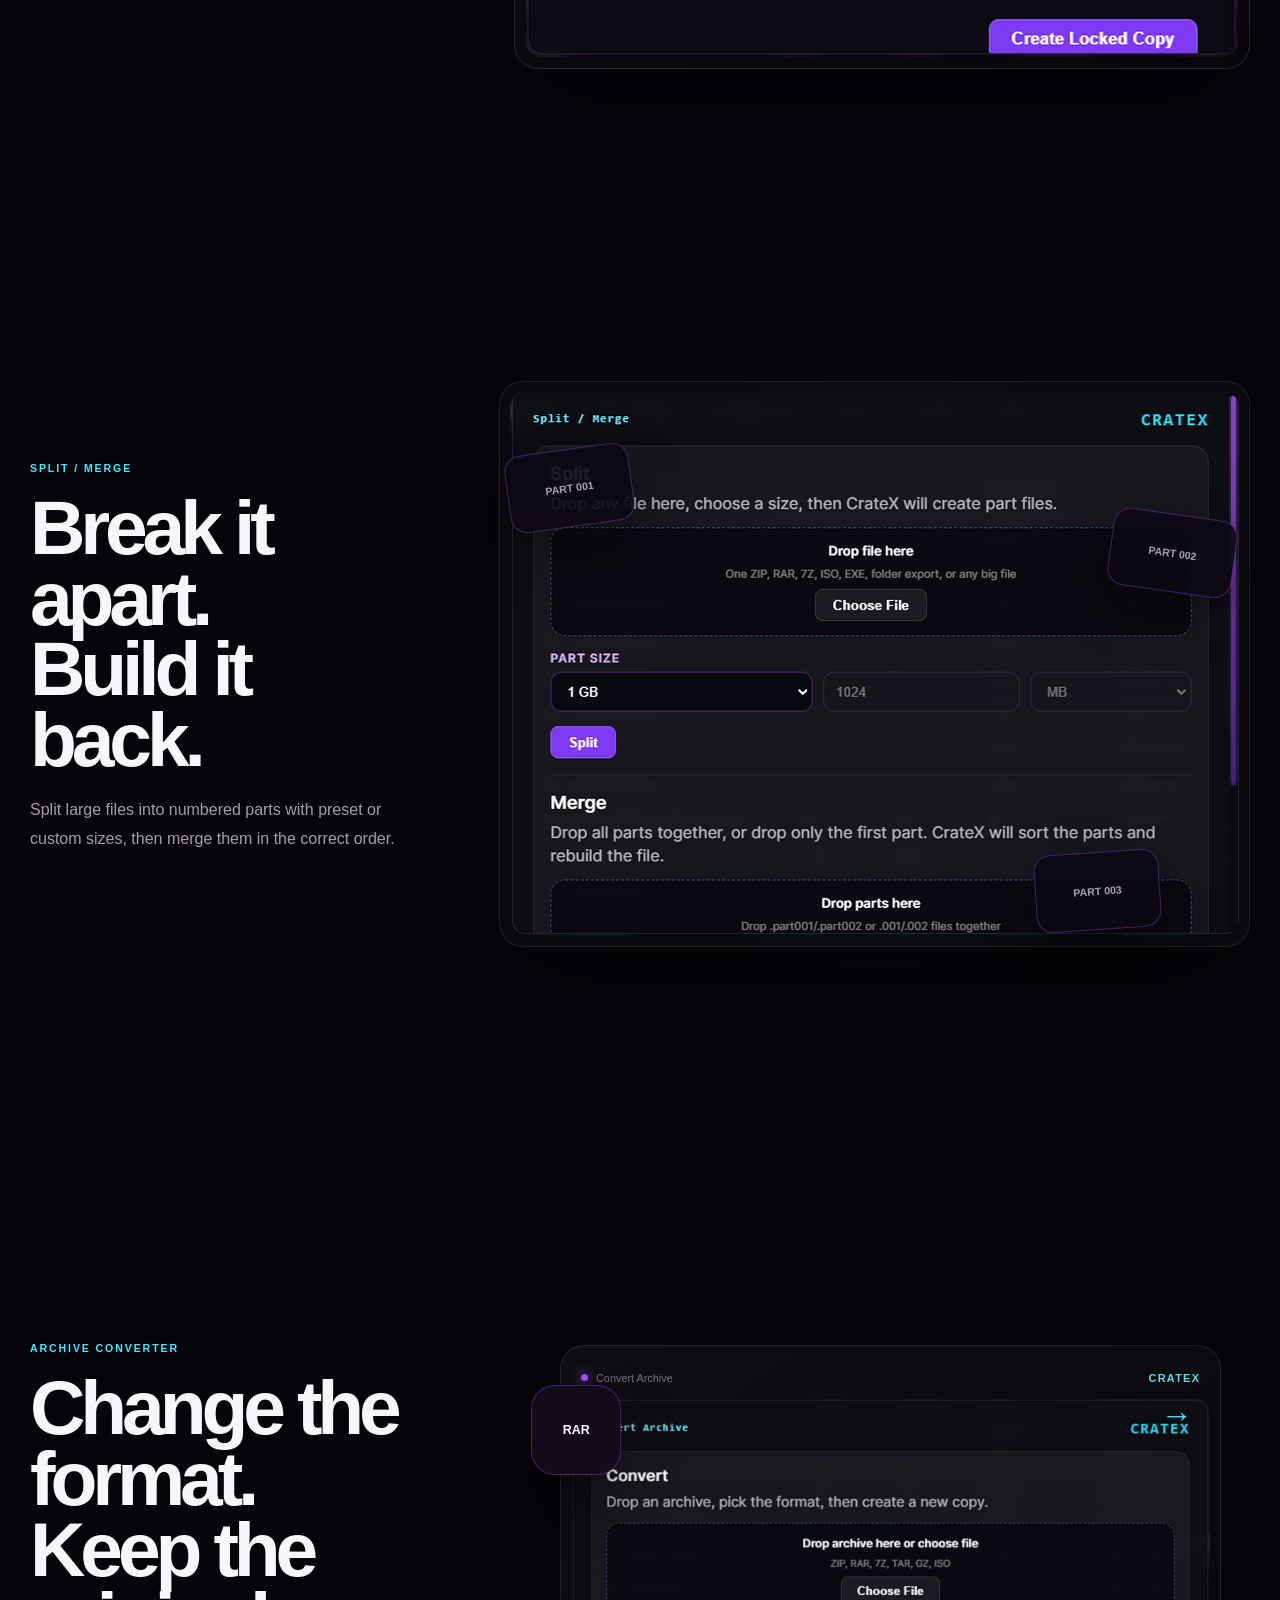
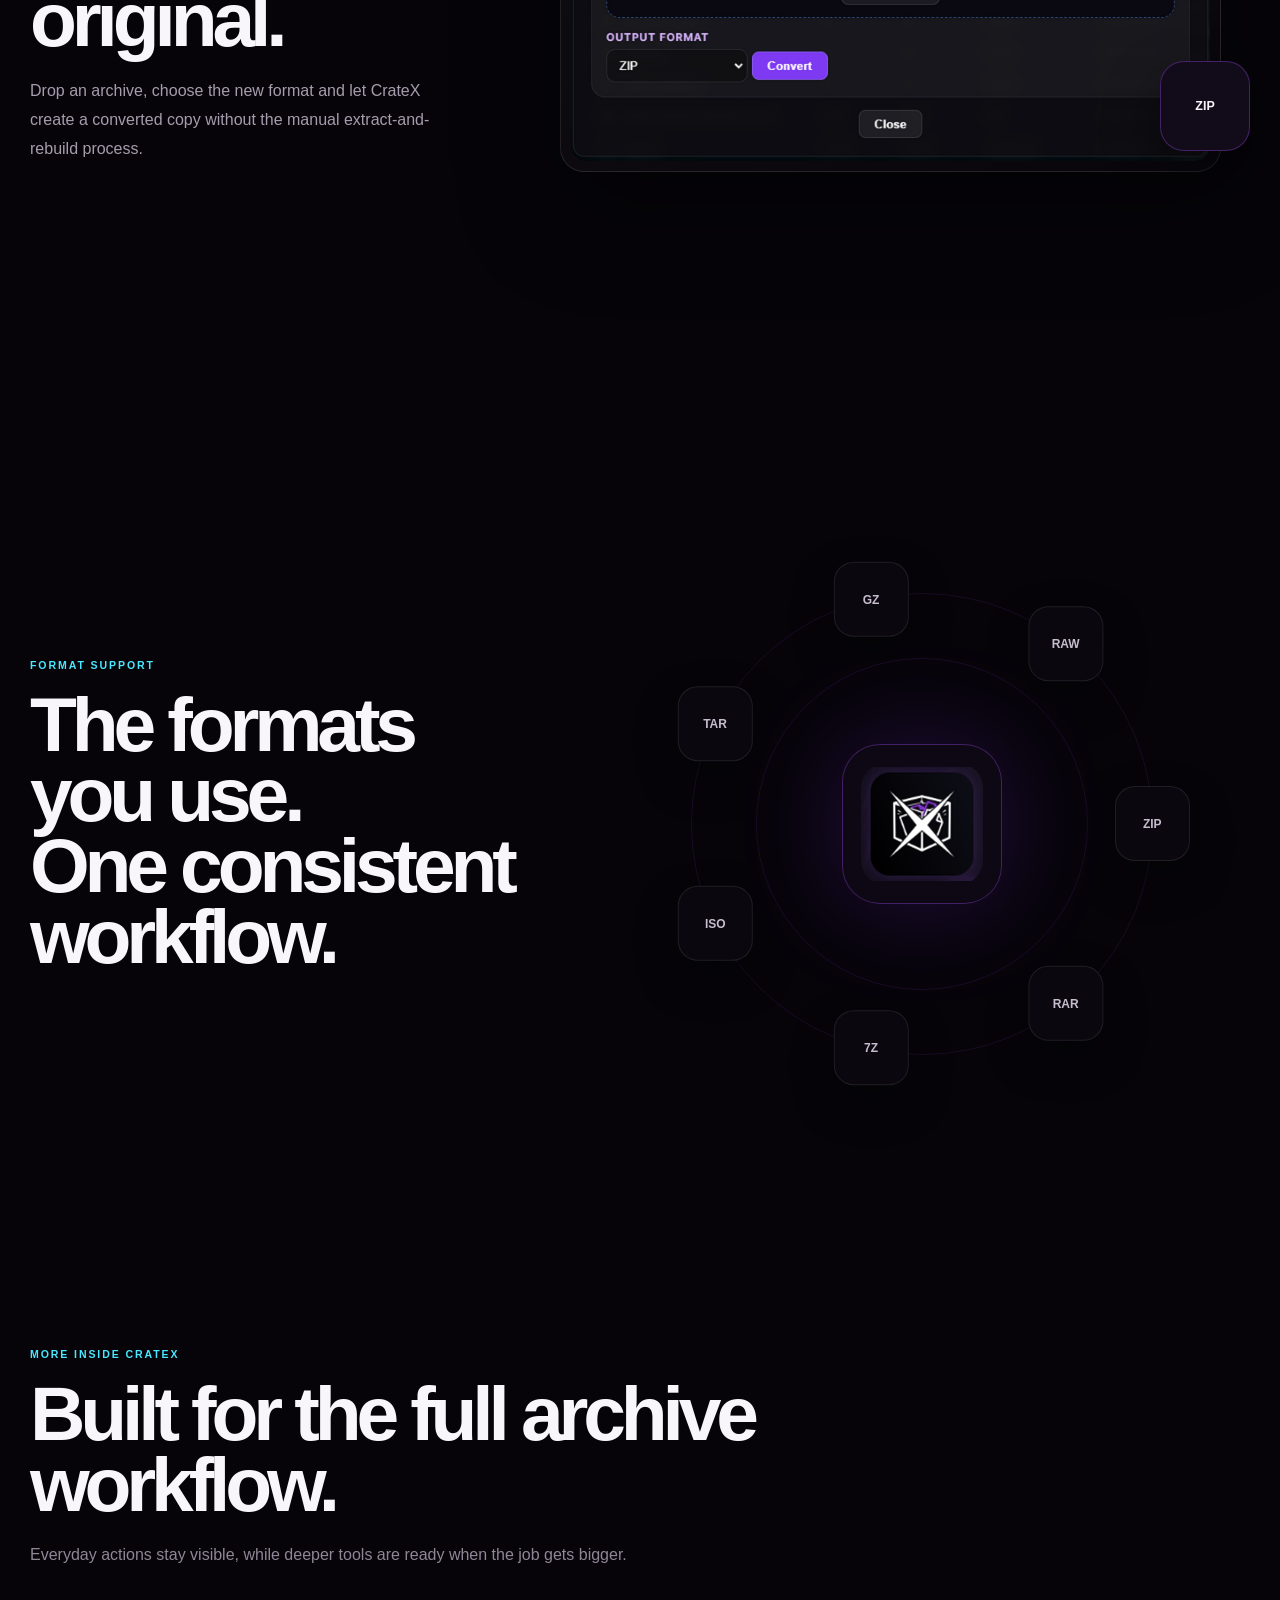
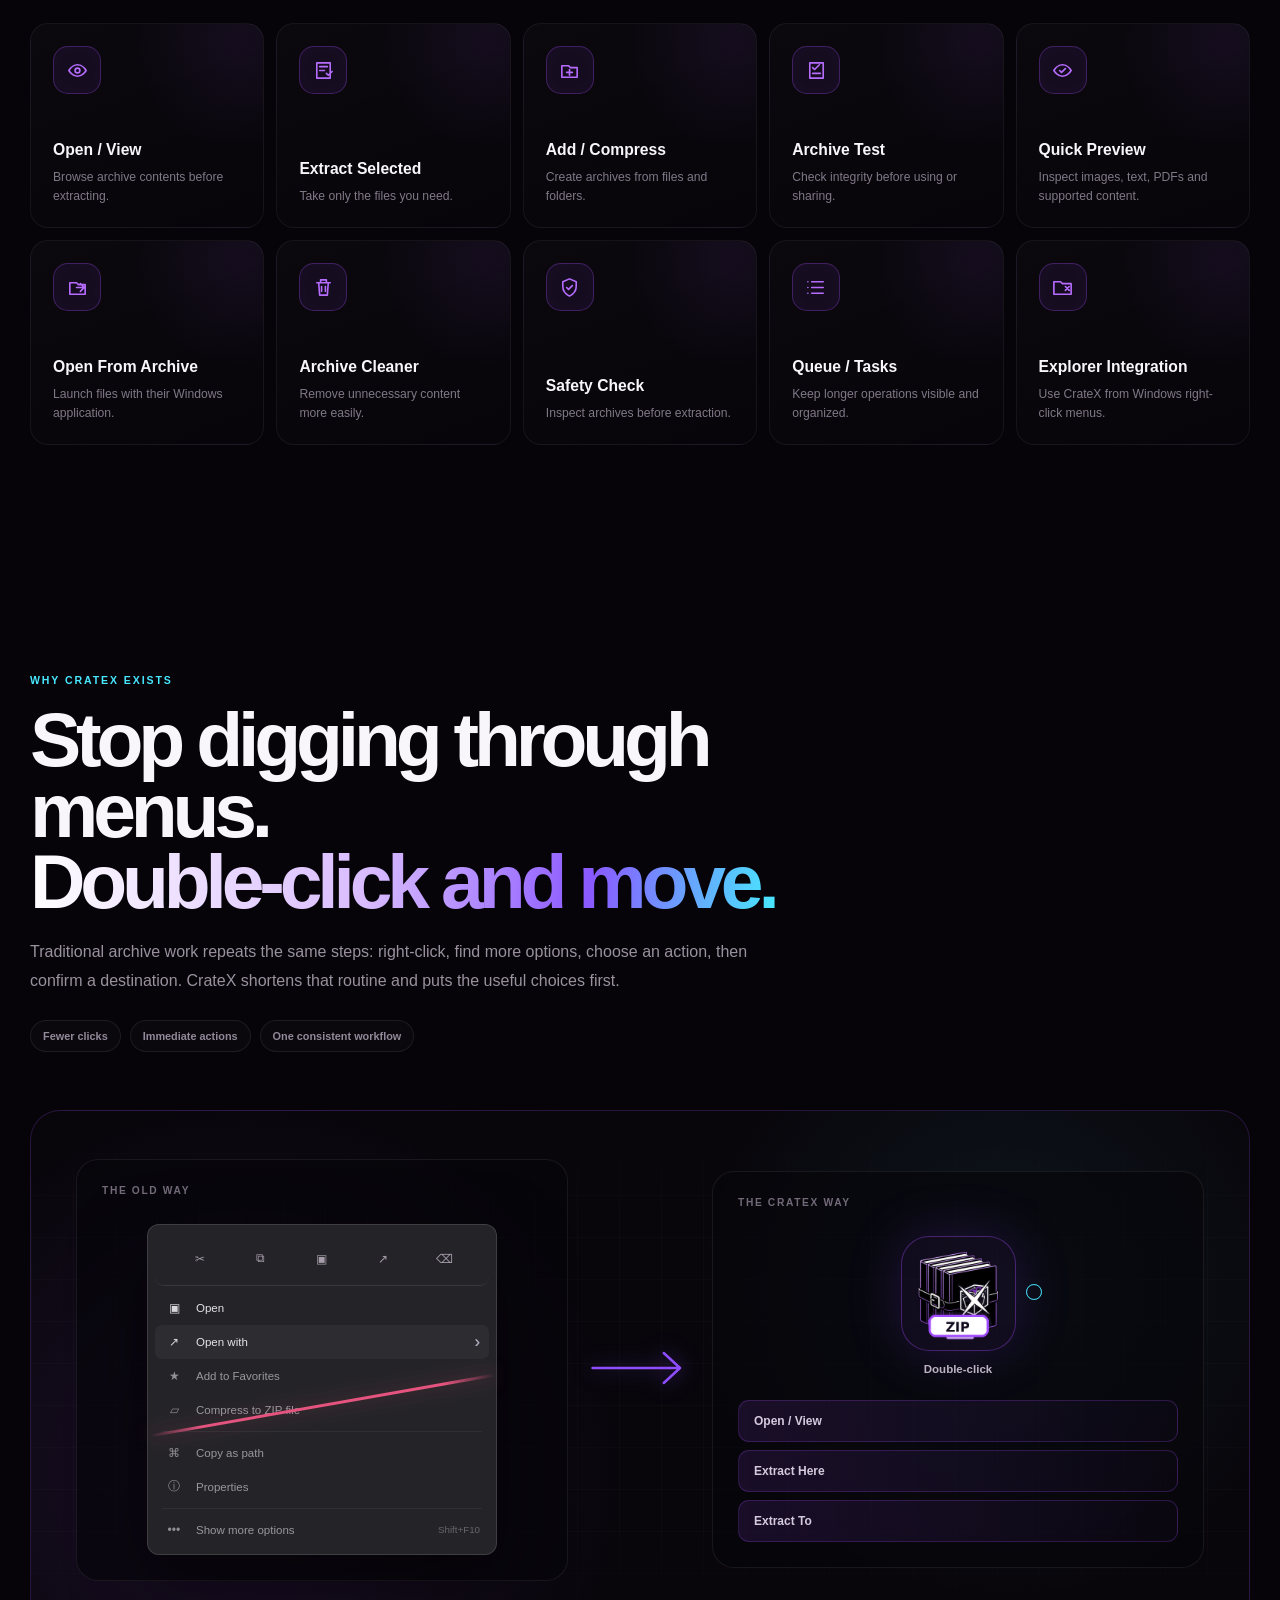
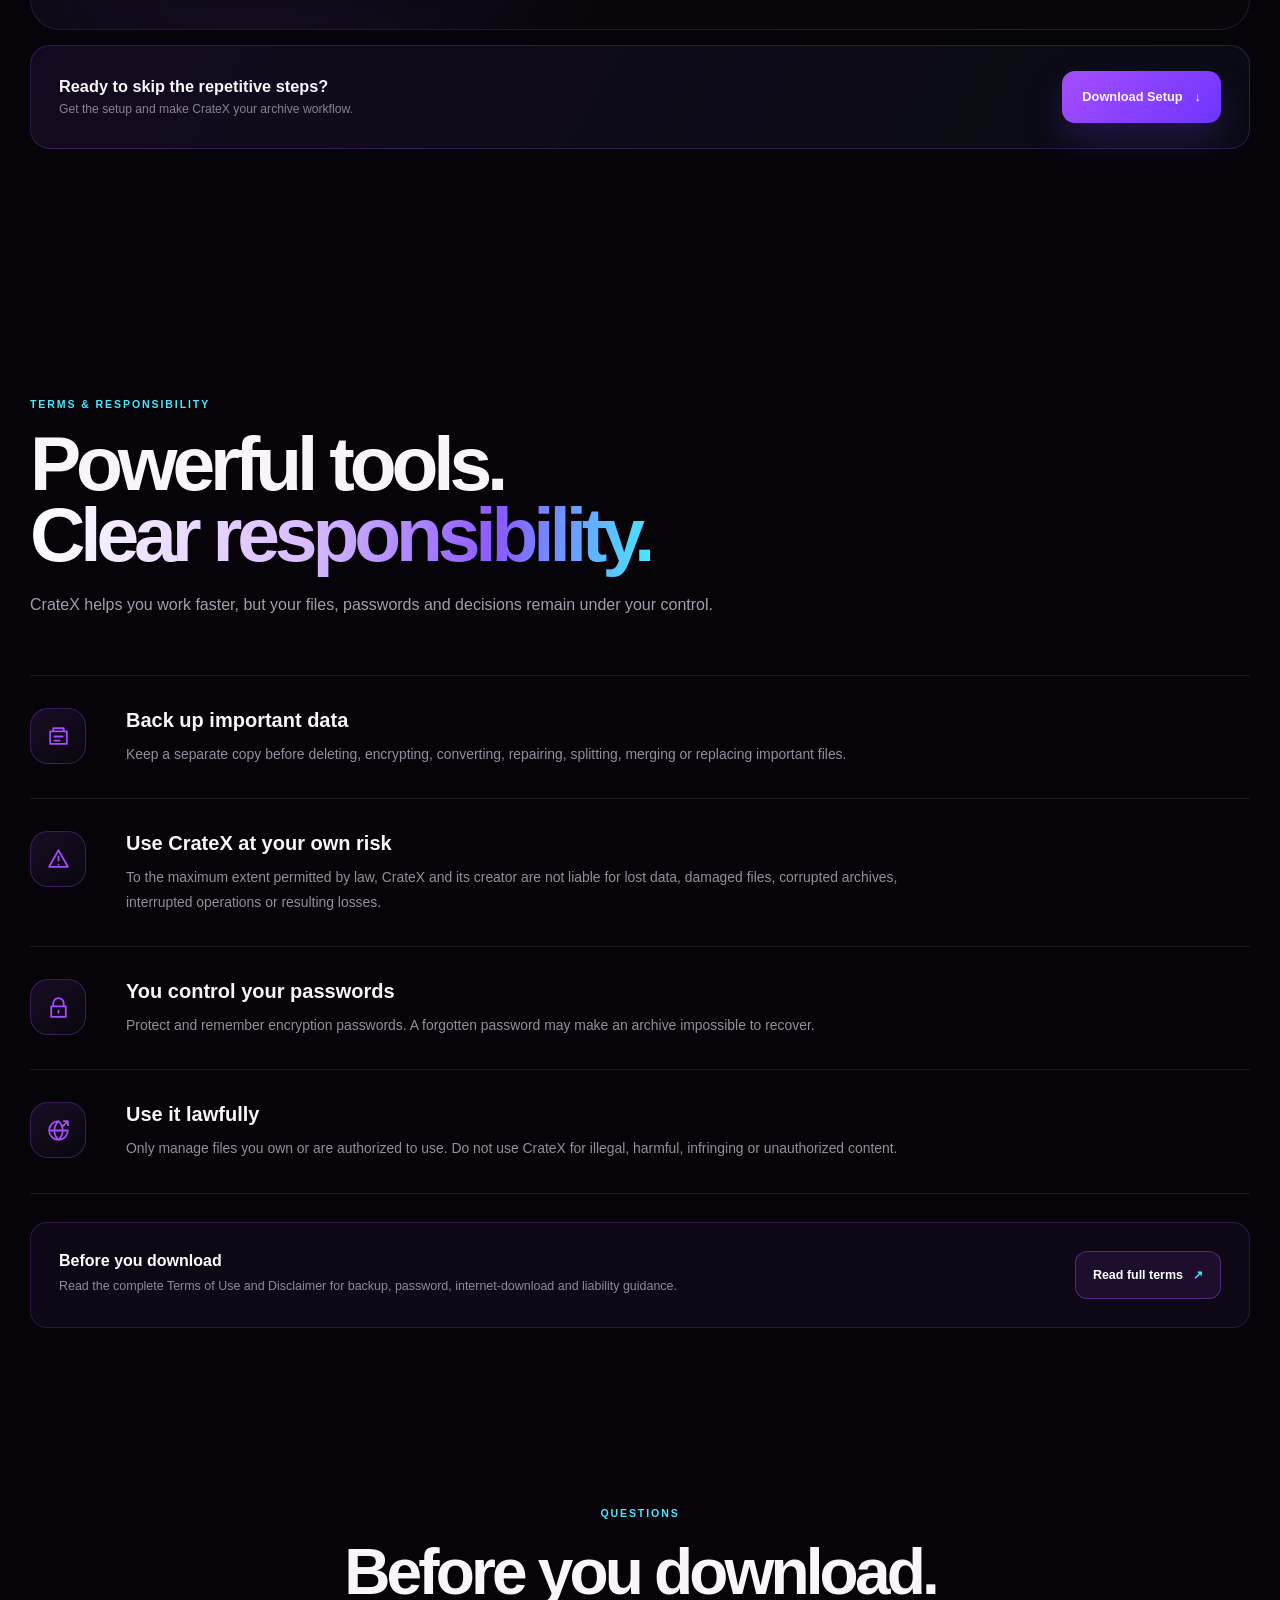
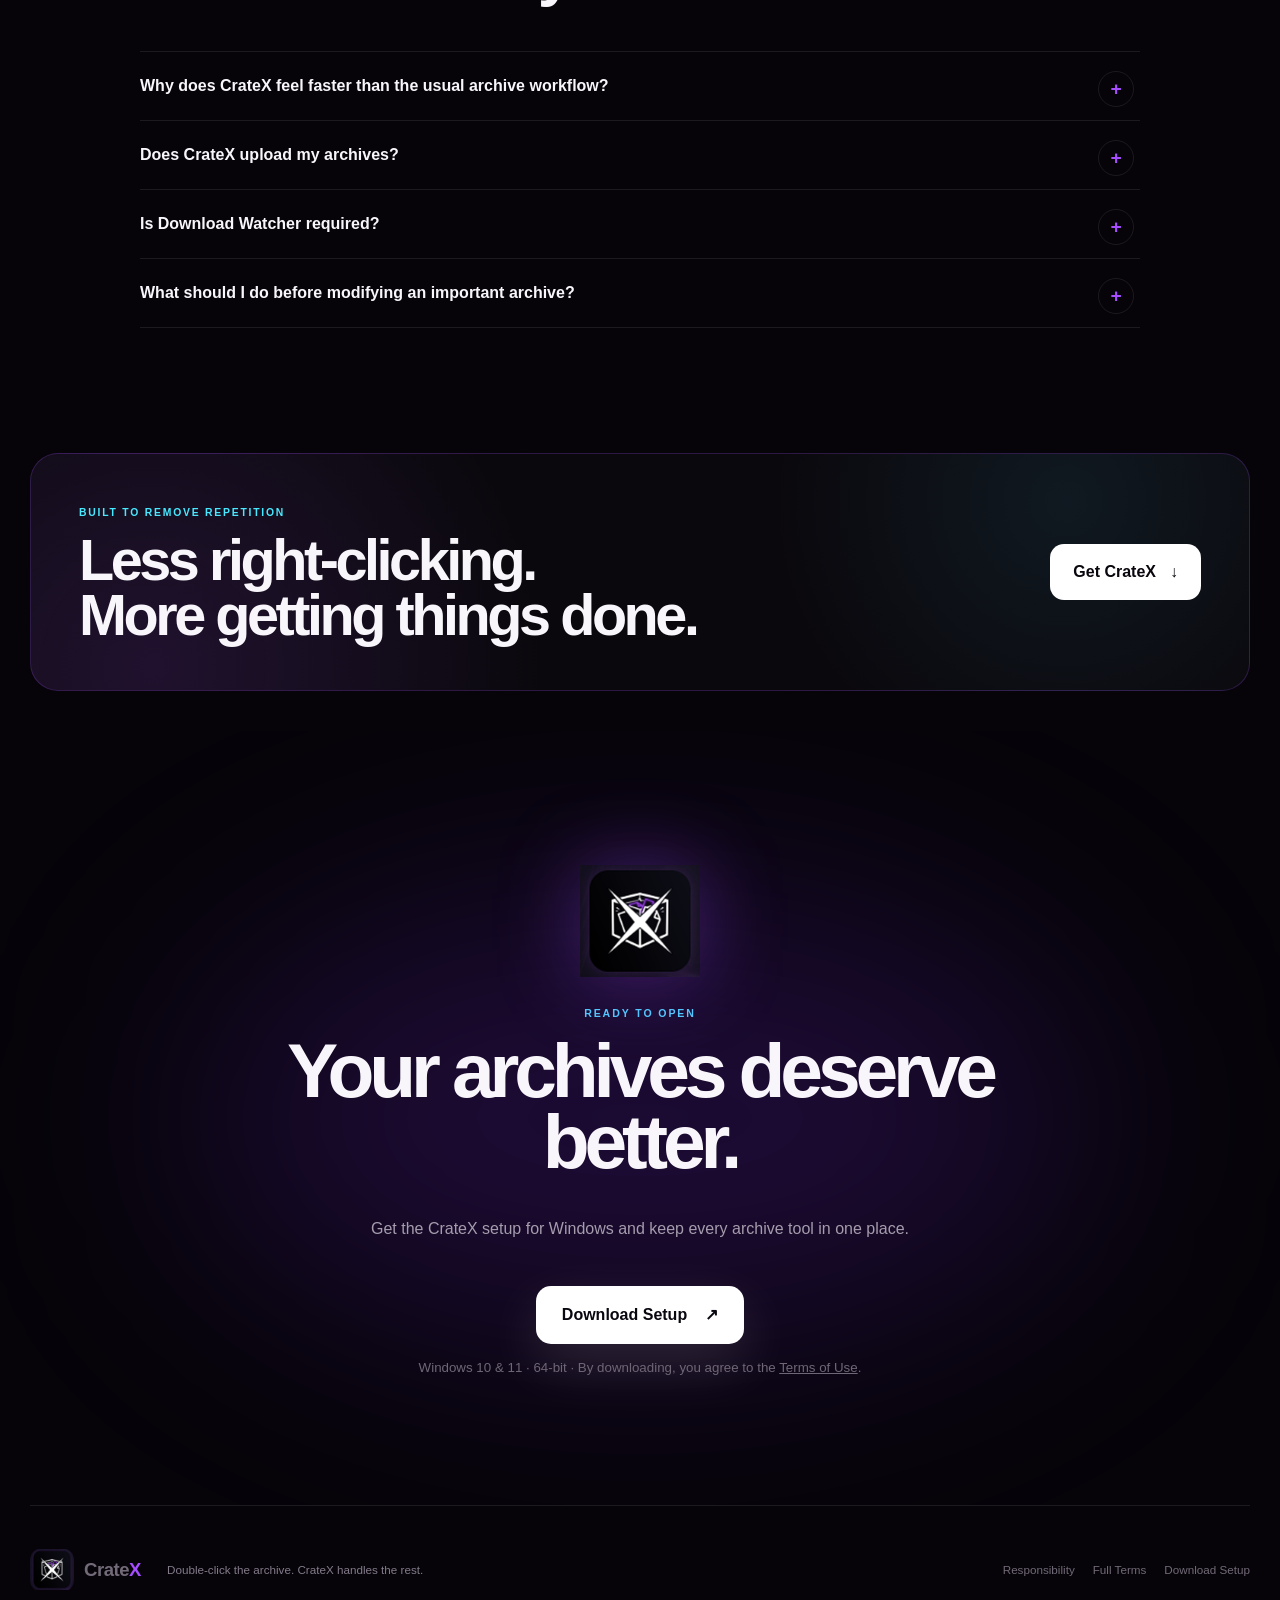
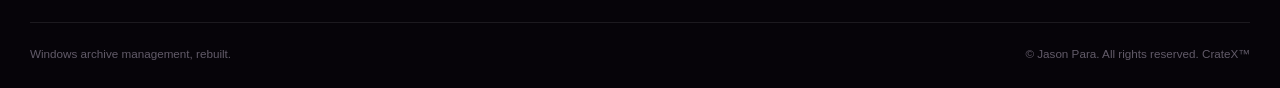
==== commit 12b709a1: "Update index.html" ====
--- a/index.html
+++ b/index.html
@@ -410,7 +410,7 @@
       <span class="feature-index reveal">READY TO OPEN</span>
       <h2 class="reveal">Your archives deserve better.</h2>
       <p class="reveal">Get the CrateX setup for Windows and keep every archive tool in one place.</p>
-      <a class="download-button reveal" href="https://github.com/since99s/crateX/releases/download/V1.0.1/CrateX_Setup.exe" target="_blank" rel="noopener">Download Setup <span>↗</span></a>
+      <a class="download-button reveal" href="https://github.com/since99s/crateX/releases/download/CRATEX/CrateX_Setup.exe" target="_blank" rel="noopener">Download Setup <span>↗</span></a>
       <small>Windows 10 & 11 · 64-bit · By downloading, you agree to the <a href="terms.html">Terms of Use</a>.</small>
     </section>
   </main>
